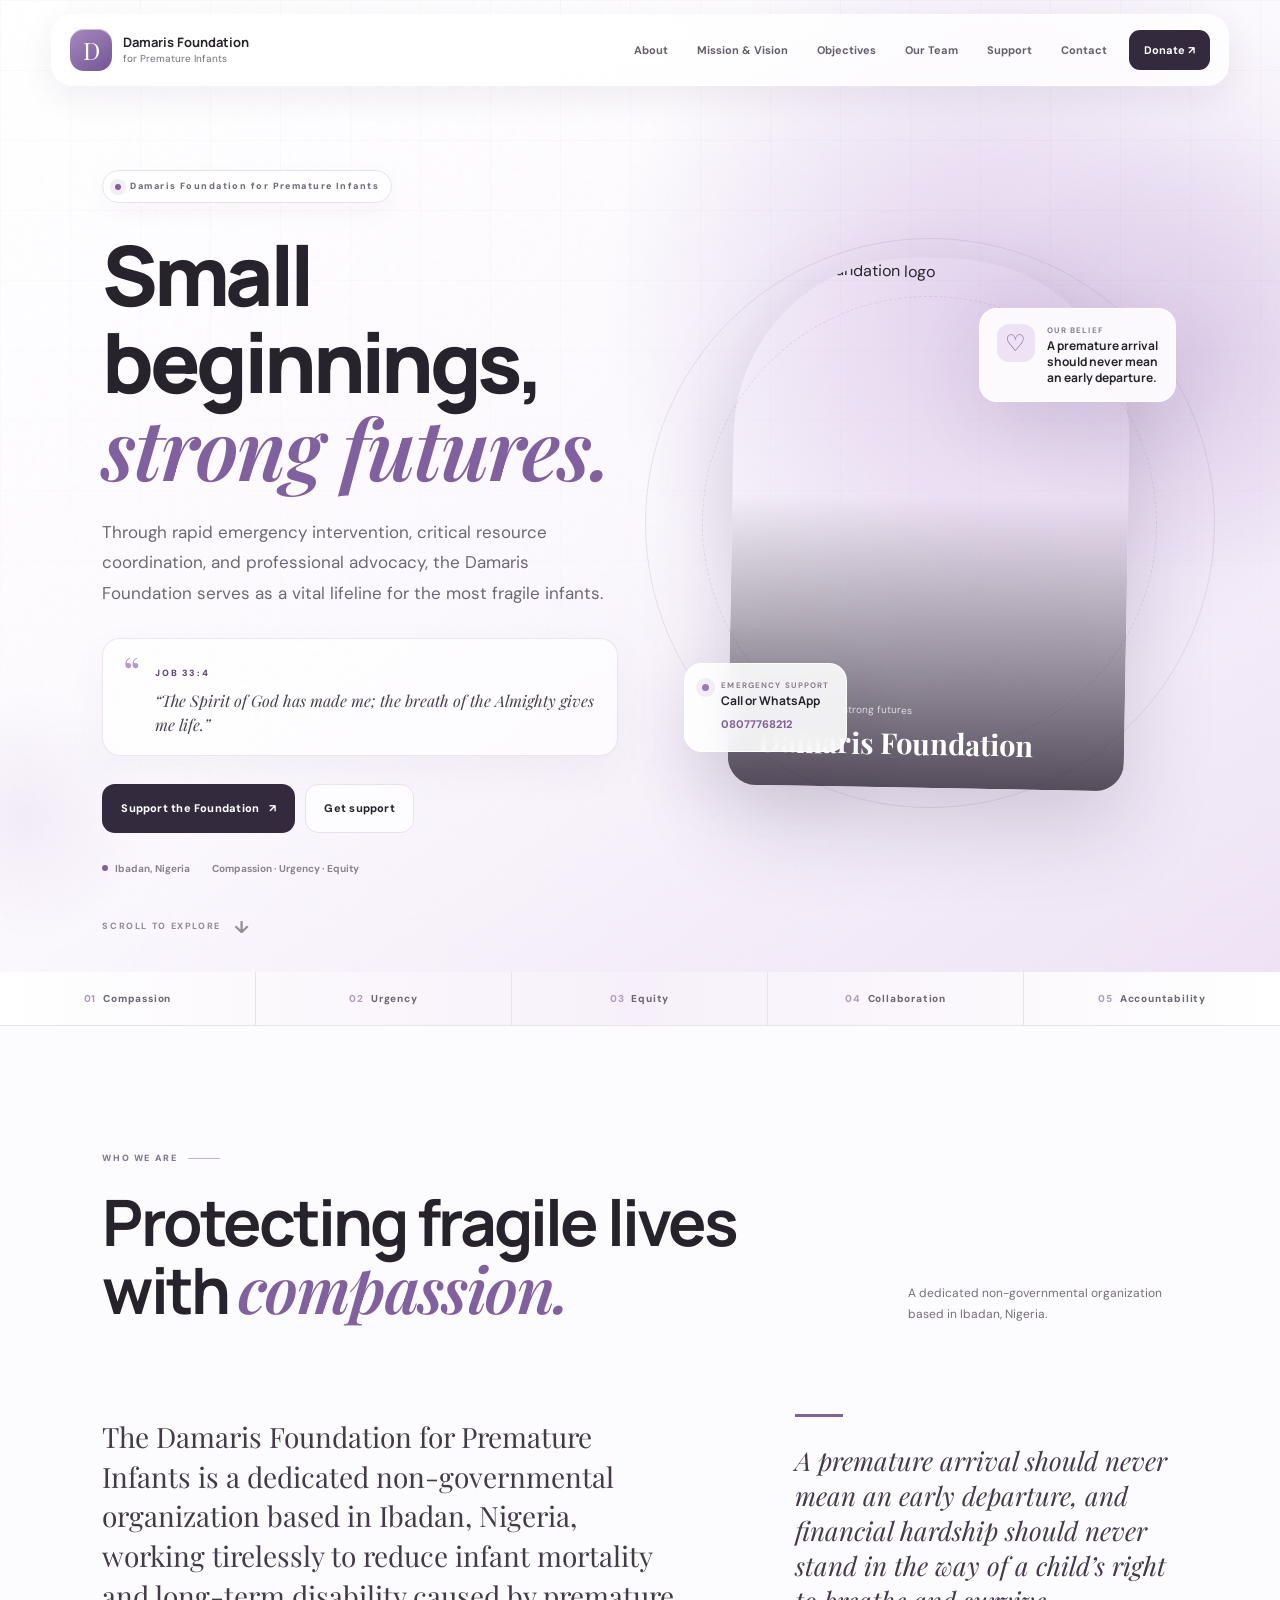
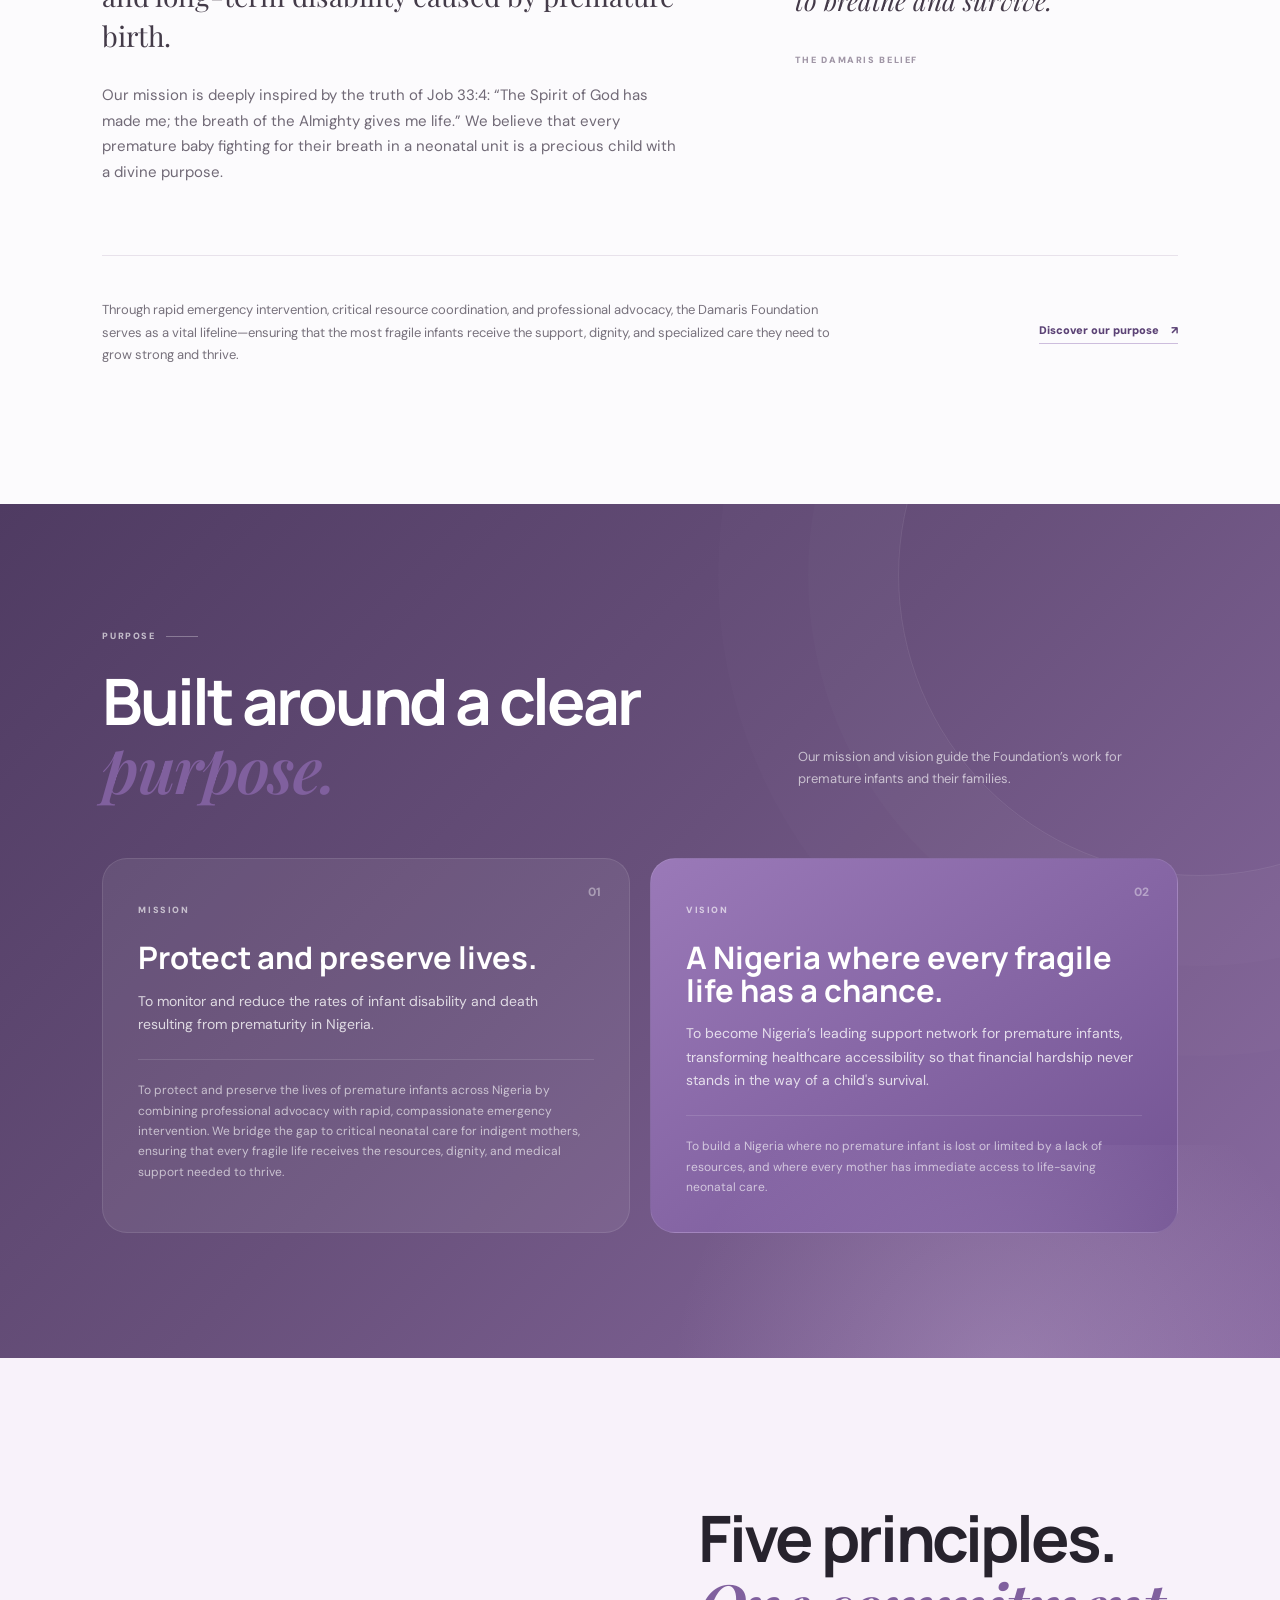
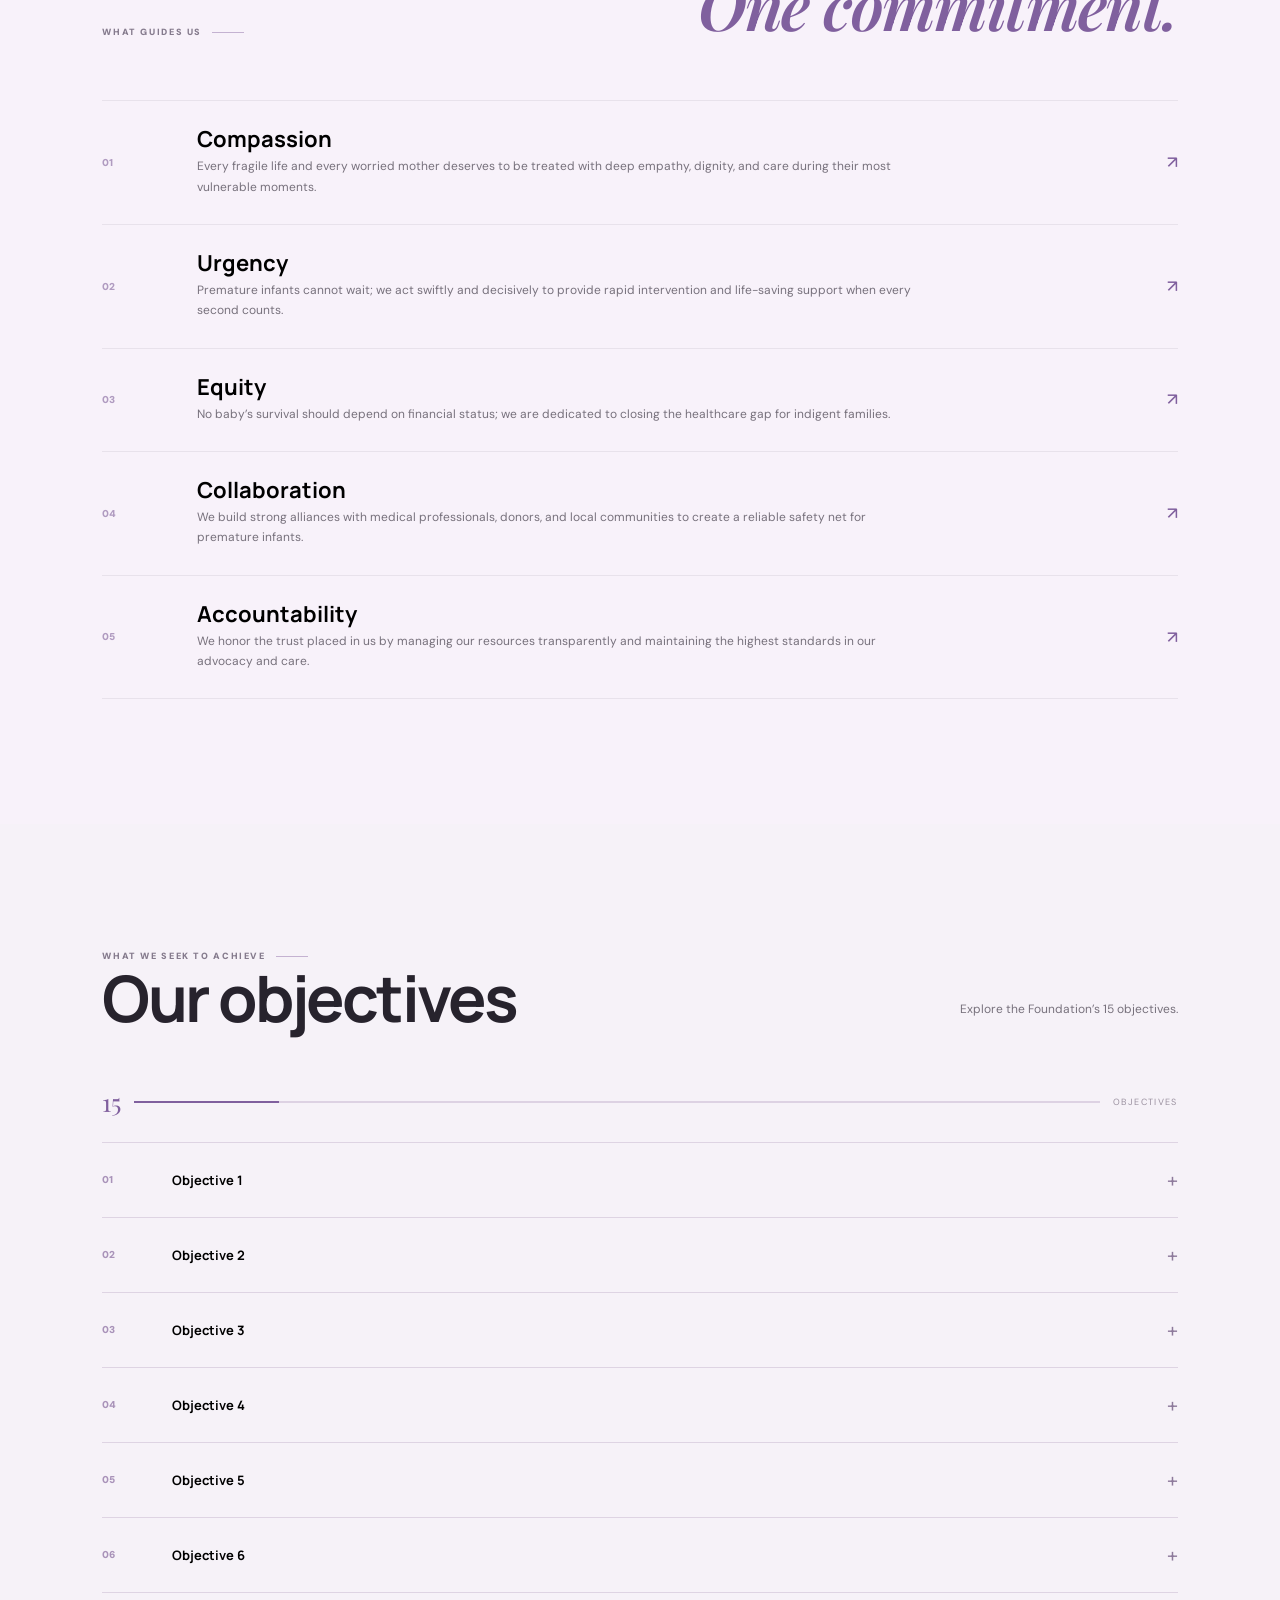
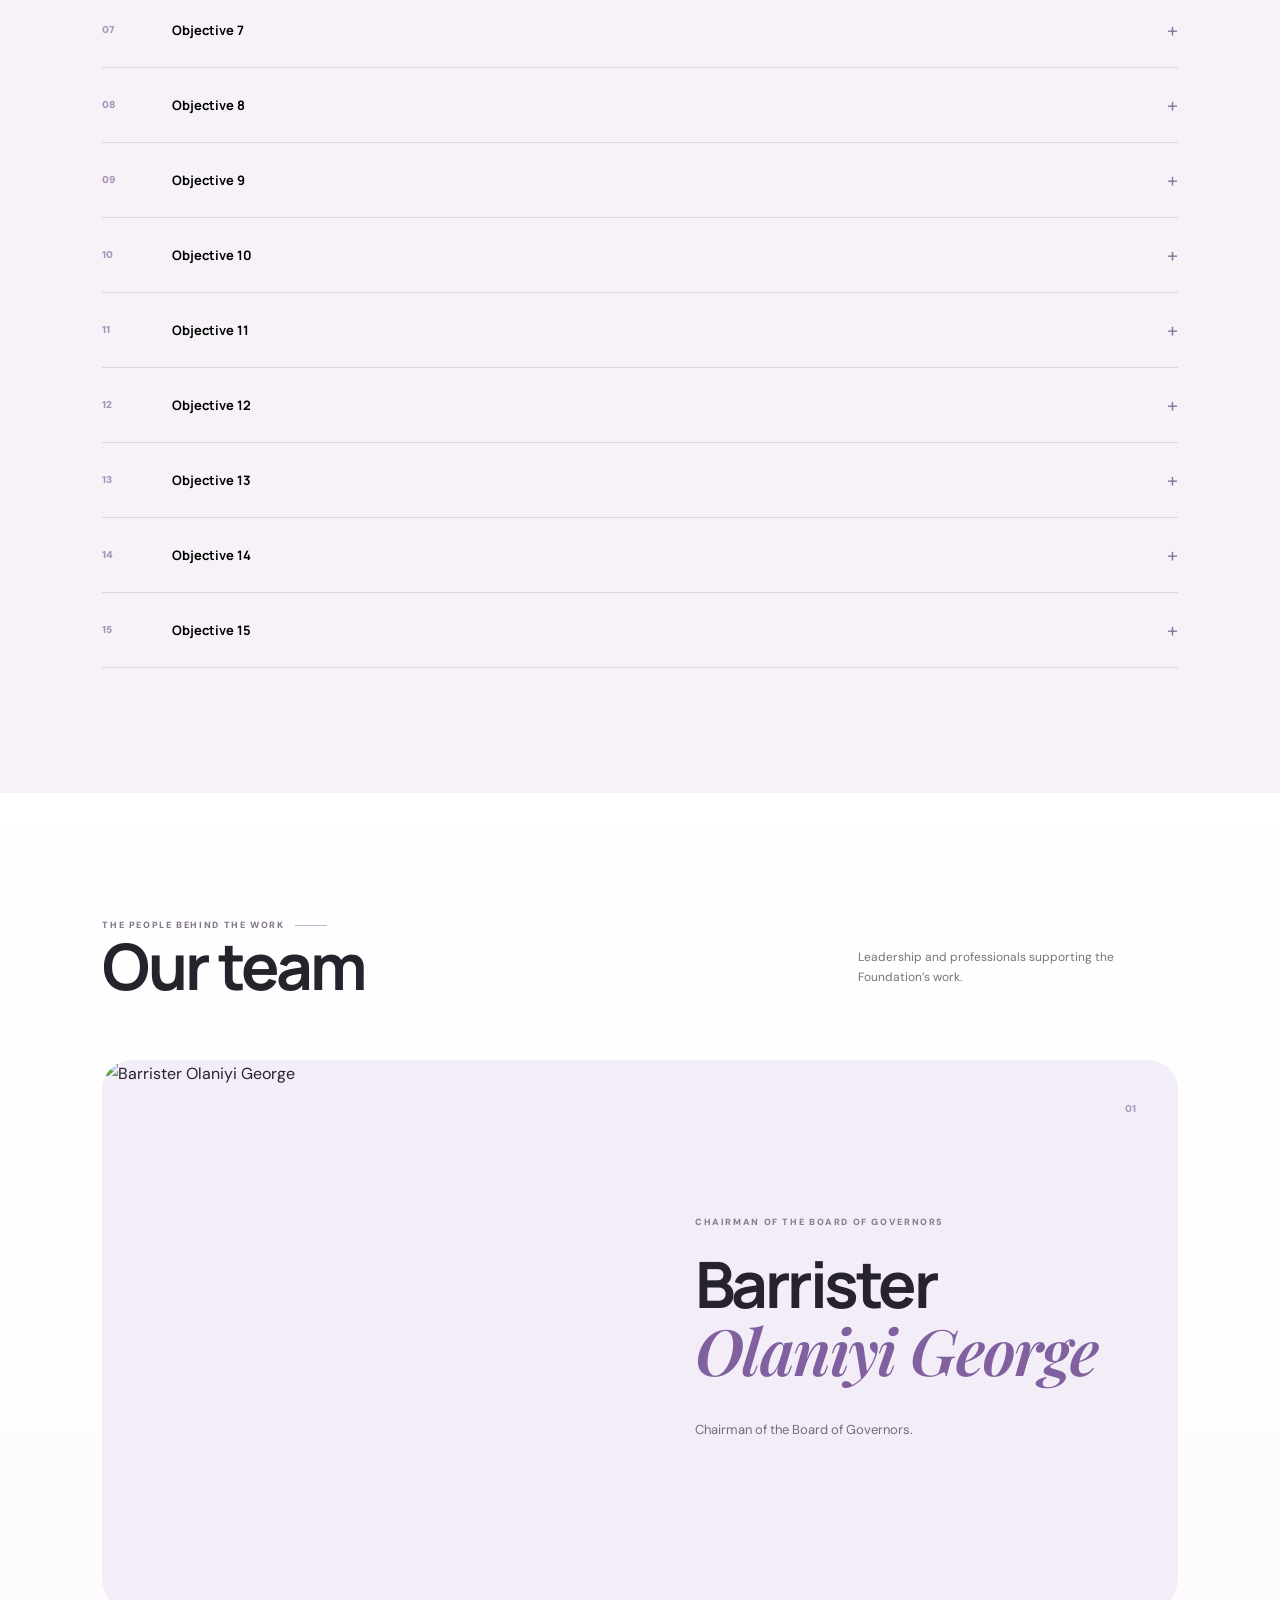
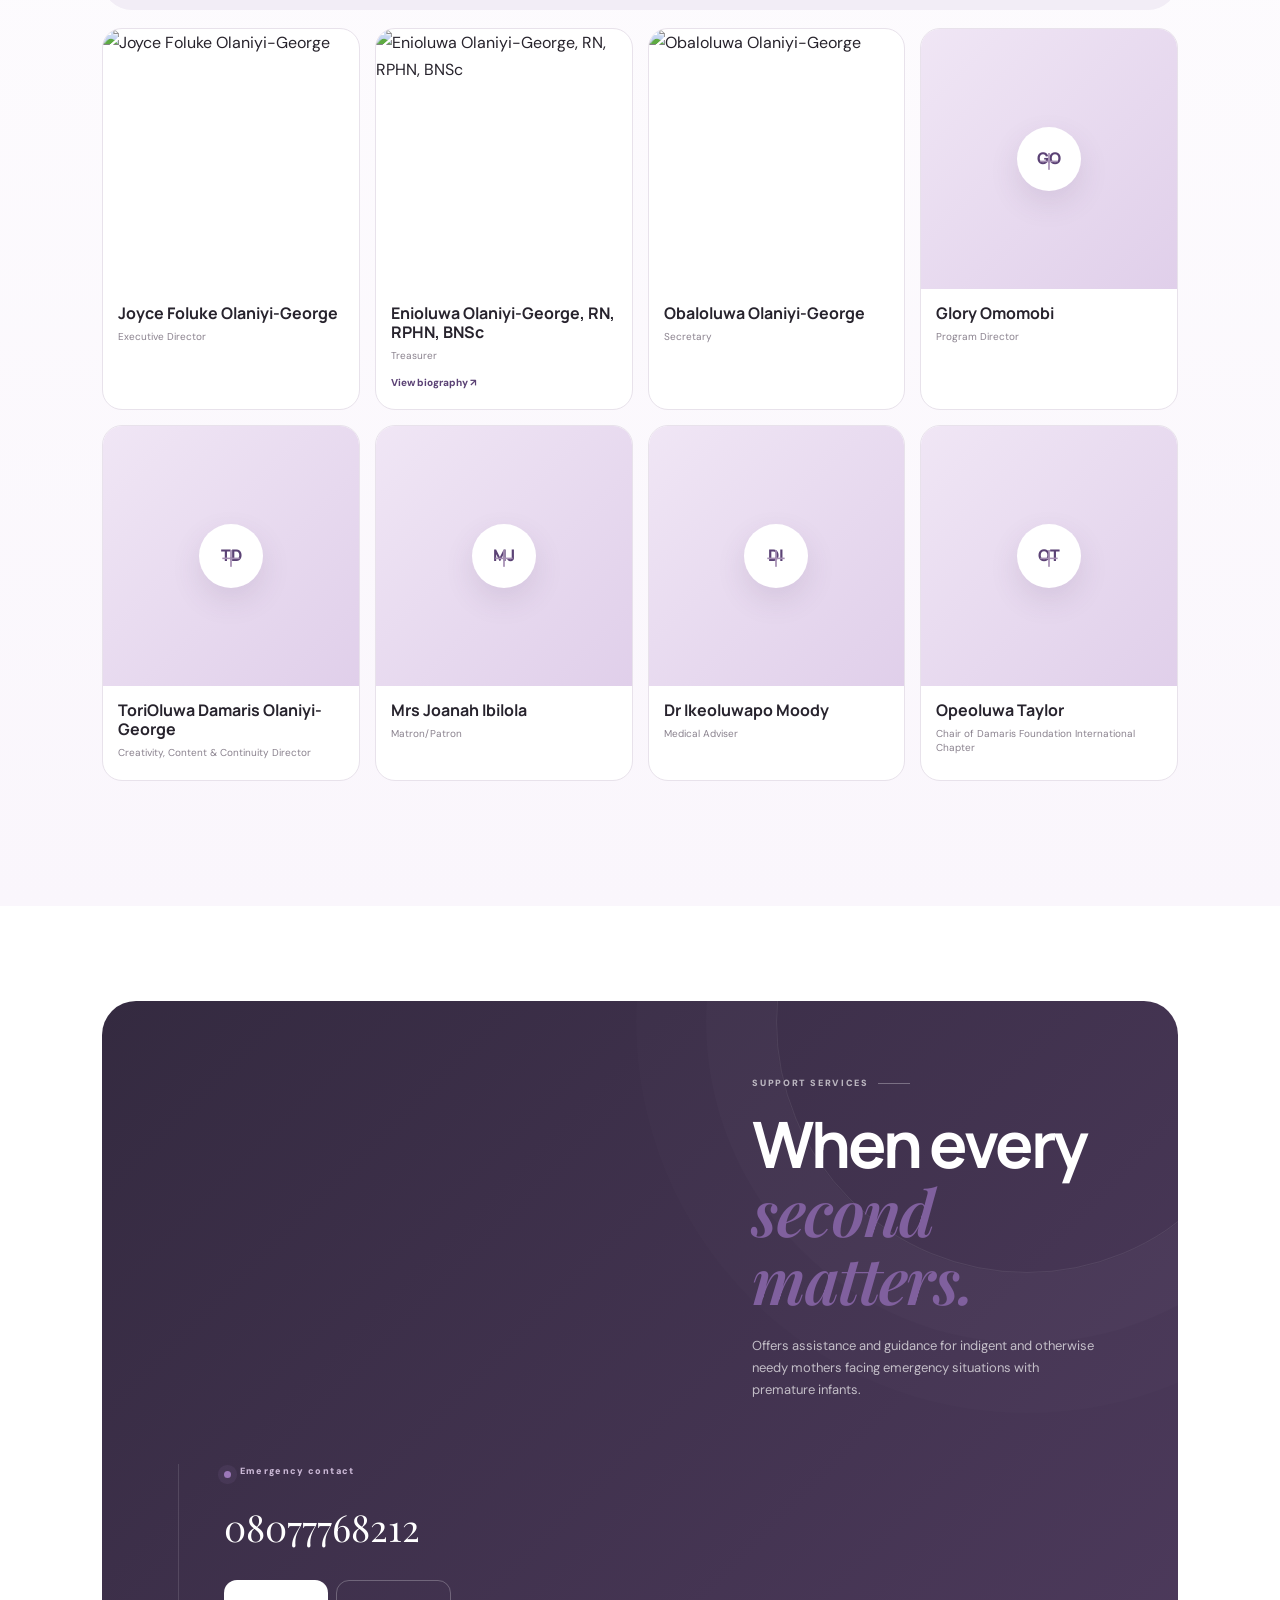
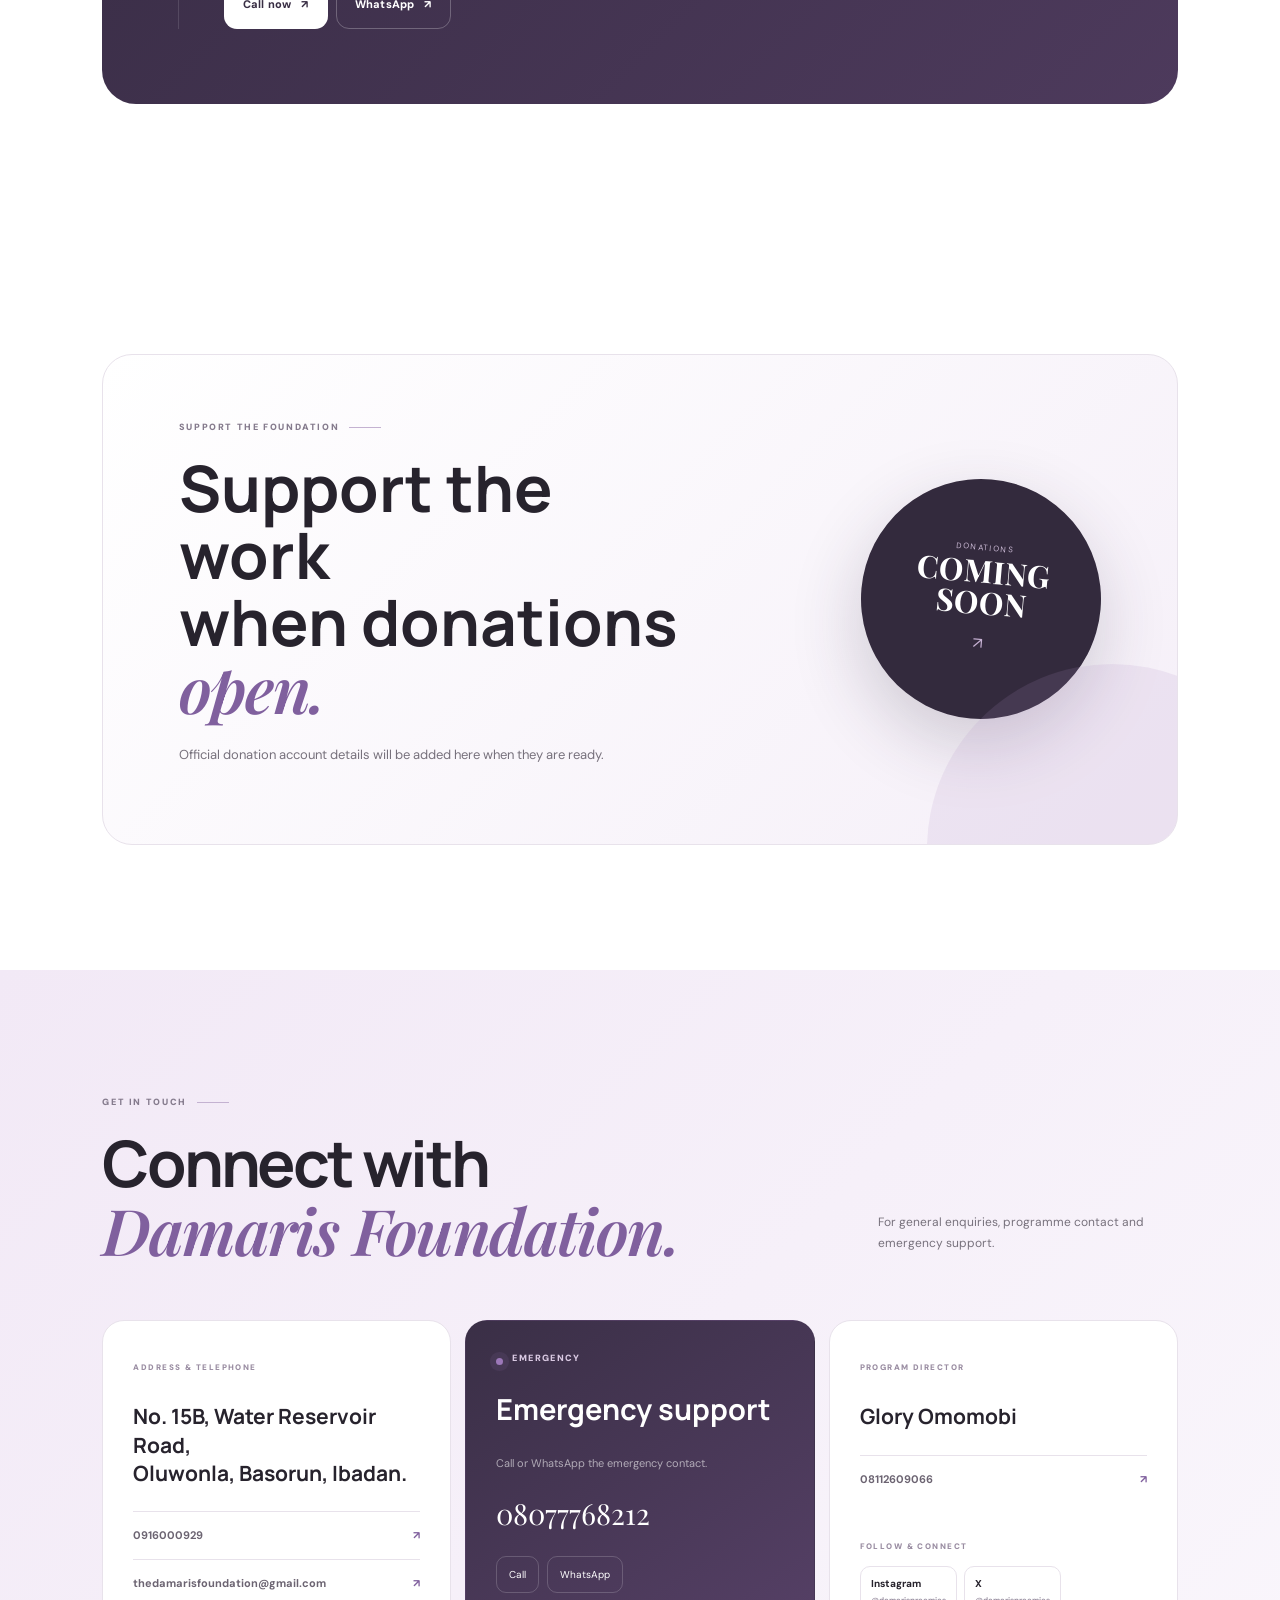
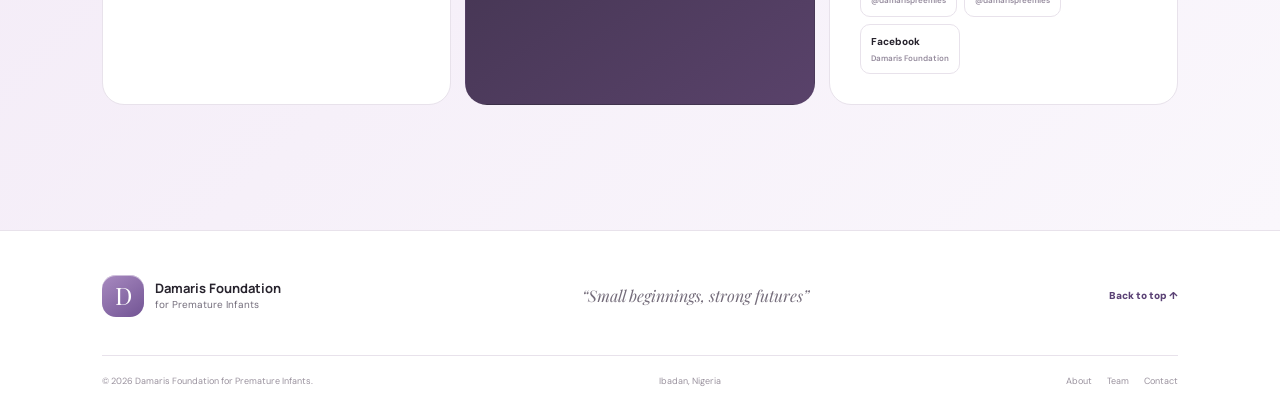
==== index.html @ 235dd18c "Add files via upload" ====
<!doctype html>
<html lang="en">
<head>
<meta charset="utf-8">
<meta name="viewport" content="width=device-width,initial-scale=1">
<meta name="description" content="Damaris Foundation for Premature Infants — supporting premature infants and families in Nigeria.">
<meta name="theme-color" content="#cbb6dc">
<title>Damaris Foundation for Premature Infants</title>
<link rel="preconnect" href="https://fonts.googleapis.com">
<link rel="preconnect" href="https://fonts.gstatic.com" crossorigin>
<link href="https://fonts.googleapis.com/css2?family=DM+Sans:wght@400;500;600;700&family=Manrope:wght@500;600;700;800&family=Playfair+Display:ital,wght@0,600;0,700;1,600;1,700&display=swap" rel="stylesheet">
<link rel="stylesheet" href="style.css">
</head>
<body>
<div class="progress" id="progress"></div><div class="cursor-glow" id="cursorGlow"></div>
<header class="site-header" id="top">
  <a class="brand" href="#home" aria-label="Damaris Foundation home"><span class="brand-mark"><span>D</span></span><span><strong>Damaris Foundation</strong><small>for Premature Infants</small></span></a>
  <button class="menu-toggle" aria-label="Open navigation" aria-expanded="false"><span></span><span></span></button>
  <nav class="nav" aria-label="Main navigation">
    <a href="#about">About</a><a href="#mission">Mission &amp; Vision</a><a href="#objectives">Objectives</a><a href="#team">Our Team</a><a href="#support">Support</a><a href="#contact">Contact</a><a class="nav-donate" href="#donate">Donate <span>↗</span></a>
  </nav>
</header>
<main>
<section class="hero" id="home">
  <div class="hero-noise"></div><div class="hero-orb orb-one"></div><div class="hero-orb orb-two"></div>
  <div class="hero-copy reveal">
    <div class="eyebrow-pill"><span></span>Damaris Foundation for Premature Infants</div>
    <h1>Small beginnings,<br><em>strong futures.</em></h1>
    <p class="hero-text">Through rapid emergency intervention, critical resource coordination, and professional advocacy, the Damaris Foundation serves as a vital lifeline for the most fragile infants.</p>
    <div class="scripture-card"><div class="verse-mark">“</div><div><span>JOB 33:4</span><p>“The Spirit of God has made me; the breath of the Almighty gives me life.”</p></div></div>
    <div class="hero-actions"><a class="btn primary magnetic" href="#donate">Support the Foundation <span>↗</span></a><a class="btn ghost" href="#support">Get support</a></div>
    <div class="hero-meta"><span><i></i>Ibadan, Nigeria</span><span>Compassion · Urgency · Equity</span></div>
  </div>
  <div class="hero-stage reveal delay-2">
    <div class="stage-ring ring-one"></div><div class="stage-ring ring-two"></div>
    <div class="stage-card main-stage-card"><img src="assets/damaris-logo-mark.webp" alt="Damaris Foundation logo"><div class="stage-overlay"></div><div class="stage-caption"><span>Small beginnings, strong futures</span><strong>Damaris Foundation</strong></div></div>
    <div class="floating-card floating-top"><span class="mini-icon">♡</span><div><small>OUR BELIEF</small><strong>A premature arrival<br>should never mean<br>an early departure.</strong></div></div>
    <div class="floating-card floating-bottom"><span class="pulse-dot"></span><div><small>EMERGENCY SUPPORT</small><strong>Call or WhatsApp</strong><a href="tel:+2348077768212">08077768212</a></div></div>
  </div>
  <a class="scroll-cue" href="#about"><span>Scroll to explore</span><i>↓</i></a>
</section>
<section class="trust-strip"><div><span>01</span>Compassion</div><div><span>02</span>Urgency</div><div><span>03</span>Equity</div><div><span>04</span>Collaboration</div><div><span>05</span>Accountability</div></section>
<section class="section about-section" id="about">
  <div class="section-kicker">WHO WE ARE <span></span></div><div class="about-heading"><h2>Protecting fragile lives with <em>compassion.</em></h2><div class="heading-note">A dedicated non-governmental organization based in Ibadan, Nigeria.</div></div>
  <div class="about-layout"><div class="about-lead reveal"><p>The Damaris Foundation for Premature Infants is a dedicated non-governmental organization based in Ibadan, Nigeria, working tirelessly to reduce infant mortality and long-term disability caused by premature birth.</p><p>Our mission is deeply inspired by the truth of Job 33:4: “The Spirit of God has made me; the breath of the Almighty gives me life.” We believe that every premature baby fighting for their breath in a neonatal unit is a precious child with a divine purpose.</p></div><div class="about-side reveal delay-1"><div class="quote-line"></div><p>A premature arrival should never mean an early departure, and financial hardship should never stand in the way of a child’s right to breathe and survive.</p><div class="side-label">THE DAMARIS BELIEF</div></div></div>
  <div class="about-bottom"><p>Through rapid emergency intervention, critical resource coordination, and professional advocacy, the Damaris Foundation serves as a vital lifeline—ensuring that the most fragile infants receive the support, dignity, and specialized care they need to grow strong and thrive.</p><a href="#mission" class="arrow-link">Discover our purpose <span>↗</span></a></div>
</section>
<section class="section purpose-section" id="mission">
  <div class="section-kicker light">PURPOSE <span></span></div><div class="purpose-intro"><h2>Built around a clear<br><em>purpose.</em></h2><p>Our mission and vision guide the Foundation’s work for premature infants and their families.</p></div>
  <div class="purpose-grid"><article class="purpose-card reveal"><div class="card-number">01</div><span>MISSION</span><h3>Protect and preserve lives.</h3><p>To monitor and reduce the rates of infant disability and death resulting from prematurity in Nigeria.</p><div class="expand-copy">To protect and preserve the lives of premature infants across Nigeria by combining professional advocacy with rapid, compassionate emergency intervention. We bridge the gap to critical neonatal care for indigent mothers, ensuring that every fragile life receives the resources, dignity, and medical support needed to thrive.</div></article><article class="purpose-card accent reveal delay-1"><div class="card-number">02</div><span>VISION</span><h3>A Nigeria where every fragile life has a chance.</h3><p>To become Nigeria’s leading support network for premature infants, transforming healthcare accessibility so that financial hardship never stands in the way of a child's survival.</p><div class="expand-copy">To build a Nigeria where no premature infant is lost or limited by a lack of resources, and where every mother has immediate access to life-saving neonatal care.</div></article></div>
</section>
<section class="section values-section" id="values"><div class="section-heading"><div class="section-kicker">WHAT GUIDES US <span></span></div><h2>Five principles.<br><em>One commitment.</em></h2></div><div class="value-grid">
<button class="value-card reveal"><span>01</span><div><h3>Compassion</h3><p>Every fragile life and every worried mother deserves to be treated with deep empathy, dignity, and care during their most vulnerable moments.</p></div><b>↗</b></button>
<button class="value-card reveal delay-1"><span>02</span><div><h3>Urgency</h3><p>Premature infants cannot wait; we act swiftly and decisively to provide rapid intervention and life-saving support when every second counts.</p></div><b>↗</b></button>
<button class="value-card reveal delay-2"><span>03</span><div><h3>Equity</h3><p>No baby’s survival should depend on financial status; we are dedicated to closing the healthcare gap for indigent families.</p></div><b>↗</b></button>
<button class="value-card reveal delay-3"><span>04</span><div><h3>Collaboration</h3><p>We build strong alliances with medical professionals, donors, and local communities to create a reliable safety net for premature infants.</p></div><b>↗</b></button>
<button class="value-card reveal delay-4"><span>05</span><div><h3>Accountability</h3><p>We honor the trust placed in us by managing our resources transparently and maintaining the highest standards in our advocacy and care.</p></div><b>↗</b></button>
</div></section>
<section class="section objectives-section" id="objectives"><div class="objectives-head"><div><div class="section-kicker">WHAT WE SEEK TO ACHIEVE <span></span></div><h2>Our objectives</h2></div><p>Explore the Foundation’s 15 objectives.</p></div><div class="objective-progress"><span>15</span><div><i></i></div><small>objectives</small></div><div class="objectives" id="objectiveList"></div></section>
<section class="section team-section" id="team"><div class="team-head"><div><div class="section-kicker">THE PEOPLE BEHIND THE WORK <span></span></div><h2>Our team</h2></div><p>Leadership and professionals supporting the Foundation’s work.</p></div><div class="team-feature"><div class="feature-image"><img src="assets/barrister-olaniyi-george.webp" alt="Barrister Olaniyi George"></div><div class="feature-copy"><span class="feature-number">01</span><small>CHAIRMAN OF THE BOARD OF GOVERNORS</small><h3>Barrister<br><em>Olaniyi George</em></h3><p>Chairman of the Board of Governors.</p></div></div><div class="team-grid" id="teamGrid"></div></section>
<section class="section support-section" id="support"><div class="support-shell"><div class="support-glow"></div><div class="support-copy"><div class="section-kicker light">SUPPORT SERVICES <span></span></div><h2>When every<br><em>second matters.</em></h2><p>Offers assistance and guidance for indigent and otherwise needy mothers facing emergency situations with premature infants.</p></div><div class="support-action"><div class="emergency-badge"><i></i>Emergency contact</div><a class="big-phone" href="tel:+2348077768212">08077768212</a><div class="support-buttons"><a class="btn light magnetic" href="tel:+2348077768212">Call now <span>↗</span></a><a class="btn outline-light" href="https://wa.me/2348077768212" target="_blank" rel="noopener">WhatsApp <span>↗</span></a></div></div></div></section>
<section class="section donate-section" id="donate"><div class="donate-card"><div class="donate-copy"><div class="section-kicker">SUPPORT THE FOUNDATION <span></span></div><h2>Support the work<br>when donations <em>open.</em></h2><p>Official donation account details will be added here when they are ready.</p></div><div class="coming-box"><span>DONATIONS</span><strong>COMING<br>SOON</strong><i>↗</i></div></div></section>
<section class="section contact-section" id="contact"><div class="section-kicker">GET IN TOUCH <span></span></div><div class="contact-head"><h2>Connect with<br><em>Damaris Foundation.</em></h2><p>For general enquiries, programme contact and emergency support.</p></div><div class="contact-grid">
<div class="contact-card"><span class="card-tag">ADDRESS &amp; TELEPHONE</span><h3>No. 15B, Water Reservoir Road,<br>Oluwonla, Basorun, Ibadan.</h3><a class="contact-link" href="tel:+234916000929">0916000929 <span>↗</span></a><a class="contact-link" href="mailto:thedamarisfoundation@gmail.com">thedamarisfoundation@gmail.com <span>↗</span></a></div>
<div class="contact-card emergency-card"><div class="emergency-badge"><i></i>EMERGENCY</div><h3>Emergency support</h3><p>Call or WhatsApp the emergency contact.</p><a class="emergency-number" href="tel:+2348077768212">08077768212</a><div class="mini-actions"><a href="tel:+2348077768212">Call</a><a href="https://wa.me/2348077768212" target="_blank" rel="noopener">WhatsApp</a></div></div>
<div class="contact-card"><span class="card-tag">PROGRAM DIRECTOR</span><h3>Glory Omomobi</h3><a class="contact-link" href="tel:+2348112609066">08112609066 <span>↗</span></a><span class="card-tag social-tag">FOLLOW &amp; CONNECT</span><div class="socials"><a href="https://www.instagram.com/damarispreemies" target="_blank" rel="noopener" aria-label="Instagram @damarispreemies">Instagram <small>@damarispreemies</small></a><a href="https://x.com/damarispreemies" target="_blank" rel="noopener" aria-label="X @damarispreemies">X <small>@damarispreemies</small></a><a href="https://www.facebook.com/share/1CWQGQF81W/" target="_blank" rel="noopener" aria-label="Facebook Damaris Foundation">Facebook <small>Damaris Foundation</small></a></div></div>
</div></section>
</main>
<footer><div class="footer-top"><div class="brand footer-brand"><span class="brand-mark"><span>D</span></span><span><strong>Damaris Foundation</strong><small>for Premature Infants</small></span></div><p>“Small beginnings, strong futures”</p><a class="back-top" href="#top">Back to top ↑</a></div><div class="footer-bottom"><span>© <span id="year"></span> Damaris Foundation for Premature Infants.</span><span>Ibadan, Nigeria</span><div><a href="#about">About</a><a href="#team">Team</a><a href="#contact">Contact</a></div></div></footer>
<div class="modal" id="teamModal" aria-hidden="true"><div class="modal-backdrop"></div><div class="modal-card"><button class="modal-close" aria-label="Close">×</button><div class="modal-image-wrap"><img id="modalImage" alt=""></div><div class="modal-copy"><span class="section-kicker" id="modalRole"></span><h2 id="modalName"></h2><p id="modalBio"></p></div></div></div>
<script src="script.js"></script>
</body></html>
---- style.css ----
:root{--ink:#27232d;--muted:#756f7d;--purple:#8767a8;--purple-deep:#5e4678;--lilac:#f1ebf7;--lilac-2:#e8def1;--paper:#fcfbfd;--white:#fff;--line:#e8e2eb;--dark:#332a3d;--shadow:0 25px 70px rgba(62,42,79,.11);--ease:cubic-bezier(.2,.8,.2,1)}*{box-sizing:border-box}html{scroll-behavior:smooth}body{margin:0;background:var(--paper);color:var(--ink);font-family:'DM Sans',sans-serif;line-height:1.7;overflow-x:hidden}body.modal-open{overflow:hidden}a{color:inherit;text-decoration:none}button{font:inherit}img{max-width:100%;display:block}.progress{position:fixed;top:0;left:0;width:0;height:3px;background:linear-gradient(90deg,#b99ad3,#7c5b9f);z-index:100}.cursor-glow{position:fixed;width:260px;height:260px;border-radius:50%;pointer-events:none;background:radial-gradient(circle,rgba(177,143,204,.14),transparent 65%);transform:translate(-50%,-50%);z-index:0;mix-blend-mode:multiply}.site-header{position:fixed;top:14px;left:4%;right:4%;height:72px;display:flex;align-items:center;justify-content:space-between;padding:0 18px;background:rgba(255,255,255,.78);border:1px solid rgba(255,255,255,.9);box-shadow:0 10px 35px rgba(47,32,58,.07);backdrop-filter:blur(18px);-webkit-backdrop-filter:blur(18px);border-radius:22px;z-index:80;transition:.35s var(--ease)}.site-header.scrolled{top:8px;height:66px;box-shadow:0 15px 45px rgba(47,32,58,.11)}.brand{display:flex;align-items:center;gap:11px}.brand-mark{width:42px;height:42px;border-radius:14px;background:linear-gradient(145deg,#a88ac0,#725494);display:grid;place-items:center;color:#fff;box-shadow:inset 0 1px rgba(255,255,255,.5)}.brand-mark span{font-family:'Playfair Display',serif;font-size:24px}.brand strong,.brand small{display:block;line-height:1.15}.brand strong{font-family:Manrope,sans-serif;font-size:13px}.brand small{font-size:10px;color:var(--muted);margin-top:3px}.nav{display:flex;align-items:center;gap:5px}.nav>a{font-size:11px;font-weight:700;color:#655e6b;padding:10px 12px;border-radius:11px;transition:.25s}.nav>a:hover{background:var(--lilac);color:var(--purple-deep)}.nav .nav-donate{background:var(--dark);color:#fff;padding:11px 15px;margin-left:5px}.nav-donate span{display:inline-block;transition:.25s}.nav-donate:hover{background:var(--purple)!important;color:#fff!important}.nav-donate:hover span{transform:translate(2px,-2px)}.menu-toggle{display:none;border:0;background:transparent;width:42px;height:42px;border-radius:12px}.menu-toggle span{display:block;width:20px;height:2px;background:var(--ink);margin:5px auto}.hero{position:relative;min-height:850px;padding:170px 8% 95px;display:grid;grid-template-columns:1.02fr .98fr;align-items:center;gap:6%;overflow:hidden;background:radial-gradient(circle at 80% 35%,rgba(216,198,228,.42),transparent 30%),linear-gradient(145deg,#fff 0%,#fcfafd 55%,#f4eef8 100%)}.hero:before{content:'';position:absolute;inset:0;background-image:linear-gradient(rgba(111,87,129,.035) 1px,transparent 1px),linear-gradient(90deg,rgba(111,87,129,.035) 1px,transparent 1px);background-size:70px 70px;mask-image:linear-gradient(to bottom,#000,transparent 85%)}.hero-noise{position:absolute;inset:0;opacity:.035;background-image:url("data:image/svg+xml,%3Csvg viewBox='0 0 180 180' xmlns='http://www.w3.org/2000/svg'%3E%3Cfilter id='n'%3E%3CfeTurbulence type='fractalNoise' baseFrequency='.8' numOctaves='4' stitchTiles='stitch'/%3E%3C/filter%3E%3Crect width='100%25' height='100%25' filter='url(%23n)' opacity='.35'/%3E%3C/svg%3E")} .hero-orb{position:absolute;border-radius:50%;filter:blur(2px);animation:float 9s ease-in-out infinite}.orb-one{width:460px;height:460px;right:-160px;top:120px;background:radial-gradient(circle,rgba(166,132,194,.2),rgba(166,132,194,0) 70%)}.orb-two{width:250px;height:250px;left:-100px;bottom:30px;background:radial-gradient(circle,rgba(214,192,228,.24),transparent 70%);animation-delay:-3s}.hero-copy,.hero-stage{position:relative;z-index:2}.eyebrow-pill{display:inline-flex;align-items:center;gap:9px;border:1px solid var(--line);background:rgba(255,255,255,.68);padding:8px 12px;border-radius:999px;font-size:9px;font-weight:800;letter-spacing:.16em;color:#6f6678;box-shadow:0 8px 25px rgba(66,44,82,.04)}.eyebrow-pill span{width:6px;height:6px;border-radius:50%;background:var(--purple);box-shadow:0 0 0 5px rgba(135,103,168,.1)}h1,h2,h3{font-family:Manrope,sans-serif;line-height:1.04;margin:0}h1{font-size:clamp(52px,6.5vw,91px);letter-spacing:-.055em;margin:28px 0 24px;font-weight:800}h1 em,h2 em,h3 em{font-family:'Playfair Display',serif;font-weight:600;color:var(--purple);letter-spacing:-.025em}.hero-text{max-width:570px;font-size:17px;color:#6e6874;line-height:1.8}.scripture-card{display:flex;gap:14px;max-width:570px;margin:29px 0 28px;padding:18px 20px;border:1px solid rgba(125,94,153,.15);background:rgba(255,255,255,.66);border-radius:18px;box-shadow:0 15px 40px rgba(82,57,98,.05)}.verse-mark{font-family:'Playfair Display',serif;font-size:42px;color:#b79aca;line-height:.7}.scripture-card span{font-size:9px;font-weight:800;letter-spacing:.18em;color:var(--purple-deep)}.scripture-card p{margin:5px 0 0;font-family:'Playfair Display',serif;font-style:italic;font-size:16px;line-height:1.5;color:#49414f}.hero-actions{display:flex;gap:10px;align-items:center}.btn{display:inline-flex;align-items:center;justify-content:center;gap:10px;border-radius:13px;padding:14px 18px;font-size:11px;font-weight:800;letter-spacing:.02em;border:1px solid transparent;transition:.35s var(--ease);cursor:pointer}.btn span{transition:.35s}.btn:hover{transform:translateY(-3px);box-shadow:0 14px 30px rgba(66,44,82,.13)}.btn:hover span{transform:translate(3px,-3px)}.primary{background:var(--dark);color:#fff}.primary:hover{background:var(--purple)}.ghost{background:rgba(255,255,255,.72);border-color:var(--line)}.hero-meta{display:flex;gap:22px;margin-top:27px;font-size:10px;color:#8a828e;font-weight:700}.hero-meta span:first-child{display:flex;align-items:center;gap:7px}.hero-meta i{width:6px;height:6px;border-radius:50%;background:var(--purple)}.hero-stage{min-height:570px;display:grid;place-items:center}.stage-ring{position:absolute;border:1px solid rgba(130,95,157,.15);border-radius:50%;animation:spin 20s linear infinite}.ring-one{width:570px;height:570px}.ring-two{width:455px;height:455px;border-style:dashed;animation-duration:28s;animation-direction:reverse}.main-stage-card{position:relative;width:min(410px,80%);height:530px;border-radius:180px 180px 28px 28px;overflow:hidden;box-shadow:0 35px 90px rgba(72,49,89,.2);transform:rotate(1deg);animation:heroFloat 7s ease-in-out infinite}.main-stage-card img{width:100%;height:100%;object-fit:cover;filter:saturate(.85) contrast(.96)}.stage-overlay{position:absolute;inset:0;background:linear-gradient(to top,rgba(36,27,43,.76),transparent 55%)}.stage-caption{position:absolute;left:30px;right:30px;bottom:28px;color:#fff}.stage-caption span{font-size:10px;opacity:.75}.stage-caption strong{display:block;font-family:'Playfair Display',serif;font-size:29px;line-height:1.1;margin-top:6px}.floating-card{position:absolute;background:rgba(255,255,255,.88);border:1px solid rgba(255,255,255,.95);backdrop-filter:blur(14px);box-shadow:var(--shadow);border-radius:18px;padding:15px 17px;display:flex;gap:12px;z-index:4;animation:float 6s ease-in-out infinite}.floating-top{top:70px;right:2px}.floating-bottom{bottom:56px;left:2px;animation-delay:-2s}.mini-icon{width:38px;height:38px;border-radius:12px;background:var(--lilac);display:grid;place-items:center;color:var(--purple);font-size:23px}.floating-card small{display:block;font-size:8px;font-weight:800;letter-spacing:.14em;color:#8b8191}.floating-card strong{display:block;font-family:Manrope,sans-serif;font-size:12px;line-height:1.35}.floating-card a{font-size:11px;color:var(--purple);font-weight:800}.pulse-dot,.emergency-badge i{width:7px;height:7px;background:#9c78b9;border-radius:50%;display:inline-block;box-shadow:0 0 0 6px rgba(156,120,185,.11);margin-top:5px}.scroll-cue{position:absolute;bottom:30px;left:8%;display:flex;align-items:center;gap:13px;font-size:9px;text-transform:uppercase;letter-spacing:.18em;color:#938b99;font-weight:800;z-index:2}.scroll-cue i{font-style:normal;font-size:17px;animation:bob 1.7s ease-in-out infinite}.trust-strip{display:grid;grid-template-columns:repeat(5,1fr);border-bottom:1px solid var(--line);background:#fff}.trust-strip div{padding:18px 10px;text-align:center;border-right:1px solid var(--line);font-size:10px;font-weight:800;letter-spacing:.08em;color:#6d6572}.trust-strip div:last-child{border:0}.trust-strip span{color:#b09bc0;margin-right:7px}.section{position:relative;padding:125px 8%;overflow:hidden}.section-kicker{display:flex;align-items:center;gap:10px;font-size:9px;letter-spacing:.18em;font-weight:900;color:#857b8d}.section-kicker span{width:32px;height:1px;background:#c4b2d1}.section-kicker.light{color:rgba(255,255,255,.64)}.section-kicker.light span{background:rgba(255,255,255,.3)}.about-heading{display:flex;justify-content:space-between;align-items:end;gap:50px;margin-top:23px}.about-heading h2,.section-heading h2,.purpose-intro h2,.objectives-head h2,.team-head h2,.gallery-head h2,.contact-head h2{font-size:clamp(38px,5vw,65px);letter-spacing:-.045em}.heading-note{max-width:300px;color:var(--muted);font-size:12px}.about-layout{display:grid;grid-template-columns:1.2fr .8fr;gap:11%;margin-top:65px}.about-lead p:first-child{font-family:'Playfair Display',serif;font-size:28px;line-height:1.42;color:#443b49}.about-lead p{font-size:15px;color:#706976;max-width:710px}.about-side{padding:25px 0}.quote-line{width:48px;height:3px;background:var(--purple);margin-bottom:23px}.about-side p{font-family:'Playfair Display',serif;font-style:italic;font-size:26px;line-height:1.35;color:#443a49}.side-label{margin-top:35px;font-size:9px;letter-spacing:.18em;font-weight:900;color:#a096a6}.about-bottom{display:grid;grid-template-columns:1fr auto;gap:40px;border-top:1px solid var(--line);margin-top:55px;padding-top:30px}.about-bottom p{max-width:730px;color:#77717c;font-size:13px}.arrow-link{align-self:center;font-size:11px;font-weight:900;color:var(--purple-deep);border-bottom:1px solid #cdbddd;padding-bottom:4px}.arrow-link span{margin-left:9px}.purpose-section{background:linear-gradient(135deg,#30273a,#42334d 70%,#59426a);color:#fff}.purpose-section:before{content:'';position:absolute;width:600px;height:600px;right:-220px;top:-230px;border-radius:50%;border:1px solid rgba(255,255,255,.09);box-shadow:0 0 0 90px rgba(255,255,255,.015),0 0 0 180px rgba(255,255,255,.01)}.purpose-intro{display:flex;justify-content:space-between;align-items:end;gap:40px;margin-top:24px}.purpose-intro h2{font-size:clamp(42px,5vw,68px)}.purpose-intro p{max-width:380px;color:rgba(255,255,255,.63);font-size:13px}.purpose-grid{display:grid;grid-template-columns:1fr 1fr;gap:20px;margin-top:55px}.purpose-card{position:relative;padding:35px;border-radius:25px;background:rgba(255,255,255,.07);border:1px solid rgba(255,255,255,.1);overflow:hidden;transition:.45s var(--ease)}.purpose-card:hover{transform:translateY(-8px);background:rgba(255,255,255,.1)}.purpose-card.accent{background:linear-gradient(145deg,#9a79b8,#725392)}.purpose-card .card-number{position:absolute;right:28px;top:23px;font-size:12px;color:rgba(255,255,255,.4);font-weight:800}.purpose-card>span{font-size:9px;letter-spacing:.18em;font-weight:900;color:rgba(255,255,255,.62)}.purpose-card h3{font-size:31px;margin:20px 0 16px;max-width:450px}.purpose-card p{color:rgba(255,255,255,.78);font-size:14px;max-width:560px}.purpose-card .expand-copy{border-top:1px solid rgba(255,255,255,.12);margin-top:22px;padding-top:20px;color:rgba(255,255,255,.63);font-size:12px}.values-section{background:#fff}.section-heading{display:flex;justify-content:space-between;align-items:end;gap:40px}.section-heading h2{margin-top:22px}.value-grid{margin-top:60px;border-top:1px solid var(--line)}.value-card{width:100%;display:grid;grid-template-columns:70px 1fr 40px;gap:25px;text-align:left;align-items:center;padding:27px 0;border:0;border-bottom:1px solid var(--line);background:transparent;cursor:pointer;transition:.4s var(--ease)}.value-card:hover{padding-left:18px;padding-right:18px;background:var(--lilac);border-radius:17px}.value-card>span{font-size:10px;color:#b09bc0;font-weight:900}.value-card h3{font-size:22px;margin-bottom:5px}.value-card p{margin:0;color:#77717c;font-size:12px;max-width:720px}.value-card>b{font-size:17px;color:var(--purple);font-weight:500;justify-self:end;transition:.35s}.value-card:hover>b{transform:translate(4px,-4px)}.objectives-section{background:#f6f2f8}.objectives-head{display:flex;justify-content:space-between;align-items:end;gap:40px}.objectives-head>p{max-width:370px;color:#77717c;font-size:12px}.objective-progress{display:flex;align-items:center;gap:13px;margin:50px 0 18px}.objective-progress>span{font-family:'Playfair Display',serif;font-size:25px;color:var(--purple)}.objective-progress>div{height:2px;background:#ddd2e3;flex:1}.objective-progress i{display:block;width:15%;height:100%;background:var(--purple)}.objective-progress small{font-size:9px;color:#9a909f;text-transform:uppercase;letter-spacing:.15em}.objectives{border-top:1px solid #ded4e3}.objective{border-bottom:1px solid #ded4e3}.objective button{width:100%;border:0;background:transparent;display:grid;grid-template-columns:60px 1fr 30px;align-items:center;gap:10px;padding:20px 0;text-align:left;cursor:pointer}.objective button>span:first-child{font-size:10px;color:#a993b9;font-weight:900}.objective strong{font-family:Manrope,sans-serif;font-size:13px}.objective button>span:last-child{font-size:20px;color:#8d7a9b;text-align:right;transition:.3s}.objective.open button>span:last-child{transform:rotate(45deg)}.objective .body{max-height:0;overflow:hidden;color:#716a77;font-size:12px;line-height:1.8;transition:max-height .55s var(--ease),padding .55s var(--ease);padding:0 70px}.objective.open .body{max-height:180px;padding:0 70px 22px}.team-section{background:#fff}.team-head{display:flex;justify-content:space-between;align-items:end;gap:40px}.team-head>p{max-width:320px;color:#77717c;font-size:12px}.team-feature{margin-top:60px;display:grid;grid-template-columns:1fr 1fr;background:#f2edf6;border-radius:30px;overflow:hidden;min-height:550px}.feature-image{overflow:hidden}.feature-image img{width:100%;height:100%;object-fit:cover;object-position:center;filter:saturate(.86);transition:transform 1s var(--ease)}.team-feature:hover .feature-image img{transform:scale(1.04)}.feature-copy{position:relative;padding:55px;display:flex;flex-direction:column;justify-content:center}.feature-number{position:absolute;top:40px;right:42px;font-size:10px;color:#ae9aba;font-weight:900}.feature-copy small{font-size:9px;letter-spacing:.18em;color:#8b8091;font-weight:900}.feature-copy h3{font-size:clamp(42px,5vw,69px);margin:20px 0 20px;letter-spacing:-.055em}.feature-copy p{max-width:440px;color:#746d79;font-size:13px}.feature-open{align-self:flex-start;border:0;background:transparent;padding:0;margin-top:25px;font-size:11px;font-weight:900;color:var(--purple-deep);cursor:pointer}.feature-open span{margin-left:8px}.team-grid{display:grid;grid-template-columns:repeat(4,1fr);gap:15px;margin-top:18px}.team-card{position:relative;border-radius:20px;overflow:hidden;background:#f7f4f8;border:1px solid var(--line);cursor:pointer;min-height:340px;transition:.5s var(--ease)}.team-card:hover{transform:translateY(-8px);box-shadow:var(--shadow)}.team-card img{width:100%;height:260px;object-fit:cover;transition:transform .8s var(--ease);filter:saturate(.9)}.team-card:hover img{transform:scale(1.045)}.team-card-info{padding:15px}.team-card h3{font-size:16px;line-height:1.2}.team-card p{margin:7px 0 0;color:#8a828e;font-size:10px;line-height:1.4}.team-placeholder{height:260px;background:radial-gradient(circle at 50% 35%,#ddd0e6,transparent 28%),linear-gradient(135deg,#f4eff7,#e8dfef);position:relative}.team-placeholder:after{content:'+';position:absolute;inset:0;display:grid;place-items:center;color:#a58eb3;font-size:40px;font-weight:200}.support-section{background:#fff;padding-top:95px}.support-shell{position:relative;overflow:hidden;border-radius:34px;padding:75px 7%;background:linear-gradient(135deg,#342a40,#4d3a5c);color:#fff;display:grid;grid-template-columns:1.2fr .8fr;gap:50px;align-items:center}.support-shell:before{content:'';position:absolute;width:500px;height:500px;border:1px solid rgba(255,255,255,.08);border-radius:50%;right:-100px;top:-230px;box-shadow:0 0 0 70px rgba(255,255,255,.015),0 0 0 140px rgba(255,255,255,.01)}.support-copy,.support-action{position:relative;z-index:2}.support-copy h2{font-size:clamp(45px,5vw,68px);letter-spacing:-.05em;margin:20px 0}.support-copy p{max-width:600px;color:rgba(255,255,255,.68);font-size:13px}.support-action{border-left:1px solid rgba(255,255,255,.12);padding-left:45px}.emergency-badge{display:flex;align-items:center;gap:9px;font-size:9px;letter-spacing:.15em;font-weight:900;color:#cab8d5}.big-phone{font-family:'Playfair Display',serif;font-size:37px;display:block;margin:16px 0 22px}.support-buttons{display:flex;gap:8px}.btn.light{background:#fff;color:#382d43}.btn.outline-light{border-color:rgba(255,255,255,.25);color:#fff;background:transparent}.gallery-section{background:#f7f4f8}.gallery-head{display:flex;justify-content:space-between;align-items:end;gap:40px;margin-top:20px}.gallery-head p{max-width:320px;color:#77717c;font-size:12px}.gallery-grid{display:grid;grid-template-columns:1.2fr .8fr .8fr;grid-template-rows:250px 250px;gap:14px;margin-top:55px}.gallery-item{position:relative;border:0;padding:0;overflow:hidden;border-radius:20px;background:#ddd;cursor:pointer}.gallery-item.tall{grid-row:span 2}.gallery-item img{width:100%;height:100%;object-fit:cover;transition:transform .8s var(--ease);filter:saturate(.83)}.gallery-item:after{content:'';position:absolute;inset:0;background:linear-gradient(to top,rgba(27,20,33,.6),transparent 55%)}.gallery-item span{position:absolute;z-index:2;left:20px;bottom:18px;color:#fff;font-size:9px;letter-spacing:.12em;font-weight:800}.gallery-item:hover img{transform:scale(1.06)}.donate-section{background:#fff}.donate-card{min-height:390px;border:1px solid var(--line);border-radius:30px;background:linear-gradient(135deg,#fff,#f5eff8);display:grid;grid-template-columns:1fr .7fr;align-items:center;gap:30px;padding:65px 7%;overflow:hidden;position:relative}.donate-card:after{content:'';position:absolute;width:370px;height:370px;border-radius:50%;right:-120px;bottom:-190px;background:rgba(171,140,194,.15)}.donate-copy h2{font-size:clamp(44px,5vw,68px);margin:20px 0}.donate-copy p{max-width:520px;color:#77717c;font-size:13px}.coming-box{justify-self:end;width:240px;height:240px;border-radius:50%;background:var(--dark);color:#fff;display:flex;flex-direction:column;justify-content:center;align-items:center;text-align:center;box-shadow:0 25px 70px rgba(52,42,64,.2);transform:rotate(5deg);transition:.5s}.coming-box:hover{transform:rotate(0) scale(1.04)}.coming-box span{font-size:8px;letter-spacing:.18em;color:#c8b7d2}.coming-box strong{font-family:'Playfair Display',serif;font-size:31px;line-height:1}.coming-box i{font-style:normal;margin-top:13px;color:#c7b2d4}.contact-section{background:#f4f0f6}.contact-head{display:flex;justify-content:space-between;align-items:end;gap:40px;margin-top:20px}.contact-head p{max-width:300px;color:#77717c;font-size:12px}.contact-grid{display:grid;grid-template-columns:1fr 1fr 1fr;gap:14px;margin-top:55px}.contact-card{padding:30px;border:1px solid var(--line);background:#fff;border-radius:22px;min-height:320px;transition:.4s}.contact-card:hover{transform:translateY(-5px);box-shadow:var(--shadow)}.card-tag{font-size:8px;letter-spacing:.18em;font-weight:900;color:#9a8da2}.contact-card h3{font-size:21px;line-height:1.35;margin:24px 0}.contact-link{display:flex;justify-content:space-between;gap:20px;border-top:1px solid var(--line);padding:14px 0;font-size:11px;color:#6c6472;font-weight:700}.contact-link span{color:var(--purple)}.emergency-card{background:linear-gradient(145deg,#3a2f46,#59426a);color:#fff;border-color:transparent}.emergency-card .emergency-badge{color:#d9c9e2}.emergency-card h3{font-size:29px}.emergency-card p{color:rgba(255,255,255,.58);font-size:11px}.emergency-number{font-family:'Playfair Display',serif;font-size:29px;display:block;margin:17px 0}.mini-actions{display:flex;gap:8px}.mini-actions a{border:1px solid rgba(255,255,255,.18);border-radius:10px;padding:9px 12px;font-size:10px}.social-tag{display:block;margin-top:38px}.socials{display:flex;gap:7px;flex-wrap:wrap;margin-top:12px}.socials a{padding:8px 10px;border:1px solid var(--line);border-radius:10px;font-size:10px;font-weight:800}.socials a:hover{background:var(--lilac);color:var(--purple-deep)}footer{background:#fff;border-top:1px solid var(--line);padding:35px 8% 22px}.footer-top{display:flex;align-items:center;justify-content:space-between;gap:25px;padding-bottom:30px}.footer-top>p{font-family:'Playfair Display',serif;font-style:italic;color:#756d7b}.back-top{font-size:10px;font-weight:900;color:var(--purple-deep)}.footer-bottom{border-top:1px solid var(--line);padding-top:18px;display:flex;align-items:center;gap:25px;justify-content:space-between;color:#9a929e;font-size:9px}.footer-bottom div{display:flex;gap:15px}.modal,.lightbox{position:fixed;inset:0;display:none;z-index:100}.modal.open,.lightbox.open{display:block}.modal-backdrop,.lightbox:before{position:absolute;inset:0;background:rgba(26,20,31,.65);backdrop-filter:blur(12px)}.modal-card{position:relative;width:min(900px,90vw);height:min(590px,88vh);margin:6vh auto;background:#fff;border-radius:28px;overflow:hidden;display:grid;grid-template-columns:.8fr 1.2fr;box-shadow:0 35px 100px rgba(0,0,0,.25);z-index:2}.modal-image-wrap{overflow:hidden;background:#eee}.modal-image-wrap img{width:100%;height:100%;object-fit:cover}.modal-copy{padding:60px 50px;display:flex;flex-direction:column;justify-content:center}.modal-copy h2{font-size:46px;margin:20px 0}.modal-copy p{color:#746d79;font-size:13px;line-height:1.8}.modal-close,.lightbox-close{position:absolute;right:18px;top:15px;border:0;background:#fff;color:#332a3d;width:38px;height:38px;border-radius:50%;font-size:25px;cursor:pointer;z-index:5;box-shadow:0 8px 25px rgba(0,0,0,.12)}.lightbox{align-items:center;justify-content:center}.lightbox:before{content:''}.lightbox img{position:relative;z-index:2;max-width:86vw;max-height:84vh;border-radius:20px;box-shadow:0 30px 100px rgba(0,0,0,.35)}.lightbox-close{z-index:4}.reveal{opacity:0;transform:translateY(25px);transition:opacity .8s var(--ease),transform .8s var(--ease)}.reveal.visible{opacity:1;transform:none}.delay-1{transition-delay:.1s}.delay-2{transition-delay:.2s}.delay-3{transition-delay:.3s}.delay-4{transition-delay:.4s}@keyframes float{0%,100%{transform:translateY(0)}50%{transform:translateY(-14px)}}@keyframes heroFloat{0%,100%{transform:rotate(1deg) translateY(0)}50%{transform:rotate(-1deg) translateY(-10px)}}@keyframes spin{to{transform:rotate(360deg)}}@keyframes bob{0%,100%{transform:translateY(0)}50%{transform:translateY(6px)}}
@media(max-width:1050px){.site-header{left:3%;right:3%}.hero{padding-left:6%;padding-right:6%;gap:3%}.section{padding-left:6%;padding-right:6%}.team-grid{grid-template-columns:repeat(3,1fr)}.floating-top{right:-10px}.floating-bottom{left:-10px}}
@media(max-width:820px){.cursor-glow{display:none}.site-header{top:8px;height:64px;padding:0 12px}.nav{display:none;position:absolute;top:72px;left:0;right:0;background:rgba(255,255,255,.96);padding:10px;border:1px solid var(--line);border-radius:18px;box-shadow:var(--shadow);flex-direction:column;align-items:stretch}.nav.open{display:flex}.nav>a{padding:12px}.menu-toggle{display:block}.hero{grid-template-columns:1fr;min-height:auto;padding-top:135px;padding-bottom:80px}.hero-stage{min-height:540px;margin-top:20px}.main-stage-card{height:480px}.floating-top{top:45px;right:0}.floating-bottom{bottom:40px;left:0}.trust-strip{grid-template-columns:repeat(2,1fr)}.trust-strip div{border-bottom:1px solid var(--line)}.about-heading,.purpose-intro,.section-heading,.objectives-head,.team-head,.gallery-head,.contact-head{display:block}.heading-note,.purpose-intro p,.team-head>p,.gallery-head p,.contact-head p{margin-top:20px}.about-layout,.purpose-grid,.support-shell,.donate-card{grid-template-columns:1fr}.about-bottom{grid-template-columns:1fr}.support-action{border-left:0;border-top:1px solid rgba(255,255,255,.12);padding-left:0;padding-top:30px}.team-feature{grid-template-columns:1fr}.feature-image{height:440px}.team-grid{grid-template-columns:repeat(2,1fr)}.gallery-grid{grid-template-columns:1fr 1fr;grid-template-rows:260px 260px}.gallery-item.tall{grid-row:span 2}.contact-grid{grid-template-columns:1fr}.coming-box{justify-self:start}.footer-top,.footer-bottom{flex-wrap:wrap}}
@media(max-width:560px){h1{font-size:51px}.hero-text{font-size:15px}.hero-stage{min-height:480px}.main-stage-card{height:400px;width:75%}.ring-one{width:420px;height:420px}.ring-two{width:330px;height:330px}.floating-card{padding:11px 12px}.floating-top{top:28px}.floating-bottom{bottom:25px}.floating-card strong{font-size:10px}.section{padding-top:90px;padding-bottom:90px}.about-lead p:first-child{font-size:23px}.purpose-card{padding:28px}.purpose-card h3{font-size:27px}.team-grid{grid-template-columns:1fr}.team-feature{border-radius:22px}.feature-image{height:360px}.feature-copy{padding:35px}.feature-copy h3{font-size:48px}.gallery-grid{display:grid;grid-template-columns:1fr;grid-template-rows:260px 220px 220px 220px}.gallery-item.tall{grid-row:span 1}.donate-card{padding:45px 28px}.coming-box{width:190px;height:190px}.modal-card{width:92vw;height:auto;max-height:88vh;grid-template-columns:1fr;overflow:auto}.modal-image-wrap{height:300px}.modal-copy{padding:30px}.modal-copy h2{font-size:36px}.footer-top{display:block}.footer-top>p{margin:22px 0}.footer-bottom{display:block}.footer-bottom>span{display:block;margin-bottom:8px}.footer-bottom div{margin-top:12px}.objective button{grid-template-columns:38px 1fr 25px}.objective .body,.objective.open .body{padding-left:48px;padding-right:25px}.hero-meta{flex-direction:column;gap:7px}.support-buttons{flex-wrap:wrap}}
@media(prefers-reduced-motion:reduce){*,*:before,*:after{scroll-behavior:auto!important;animation:none!important;transition:none!important}.reveal{opacity:1;transform:none}}
/* Revised visual direction: light lilac is a visible primary accent, with deeper purple reserved for emphasis. */
:root{--lilac:#eee3f5;--lilac-2:#dfcdeb;--lilac-strong:#cdb4df;--purple:#80609e;--purple-deep:#5b4275;--paper:#fcfbfd}
.hero{background:radial-gradient(circle at 78% 32%,rgba(205,180,223,.58),transparent 33%),linear-gradient(145deg,#fff 0%,#fcf9fe 48%,#eee3f5 100%)}
.trust-strip{background:linear-gradient(90deg,#fff,#f7f0fa,#fff)}
.purpose-section{background:linear-gradient(135deg,#4f3b62 0%,#68507b 48%,#8a6ba2 100%)}
.purpose-section:after{content:'';position:absolute;inset:auto -12% -30% 45%;height:55%;background:radial-gradient(circle,rgba(220,200,235,.24),transparent 68%);pointer-events:none}
.values-section{background:#f8f2fa}
.team-section{background:linear-gradient(180deg,#fff 0%,#faf6fc 100%)}
.team-card{background:#fff}
.team-card-info{min-height:94px}
.bio-link{margin-top:11px;padding:0;border:0;background:none;color:var(--purple-deep);font-size:10px;font-weight:800;cursor:pointer}
.bio-link span{display:inline-block;transition:.25s}.bio-link:hover span{transform:translate(3px,-3px)}
.team-placeholder{display:grid;place-items:center;background:linear-gradient(135deg,#f0e6f5,#e0cfea)}
.team-placeholder span{width:64px;height:64px;border-radius:50%;display:grid;place-items:center;background:#fff;color:var(--purple-deep);font-family:Manrope,sans-serif;font-weight:800;box-shadow:0 12px 30px rgba(82,58,99,.12)}
.contact-section{background:linear-gradient(135deg,#f2e9f6,#faf7fc)}
.socials a{display:flex;flex-direction:column;gap:2px}.socials small{font-size:8px;color:#958b9d;font-weight:600}.socials a:hover small{color:var(--purple-deep)}
.modal-copy p:empty{display:none}.modal-image-wrap{background:#eee4f3}
@media(max-width:820px){.site-header{background:rgba(255,255,255,.9)}.hero{background:linear-gradient(160deg,#fff 0%,#f9f3fb 55%,#eee2f5 100%)}.team-grid{grid-template-columns:repeat(2,1fr)}}
@media(max-width:560px){.team-grid{grid-template-columns:1fr}.socials{display:grid;grid-template-columns:1fr}.socials a{width:100%}.hero-actions{flex-wrap:wrap}.hero-actions .btn{width:100%}.scripture-card{padding:15px}.scripture-card p{font-size:14px}.floating-top{right:-5px}.floating-bottom{left:-5px}}
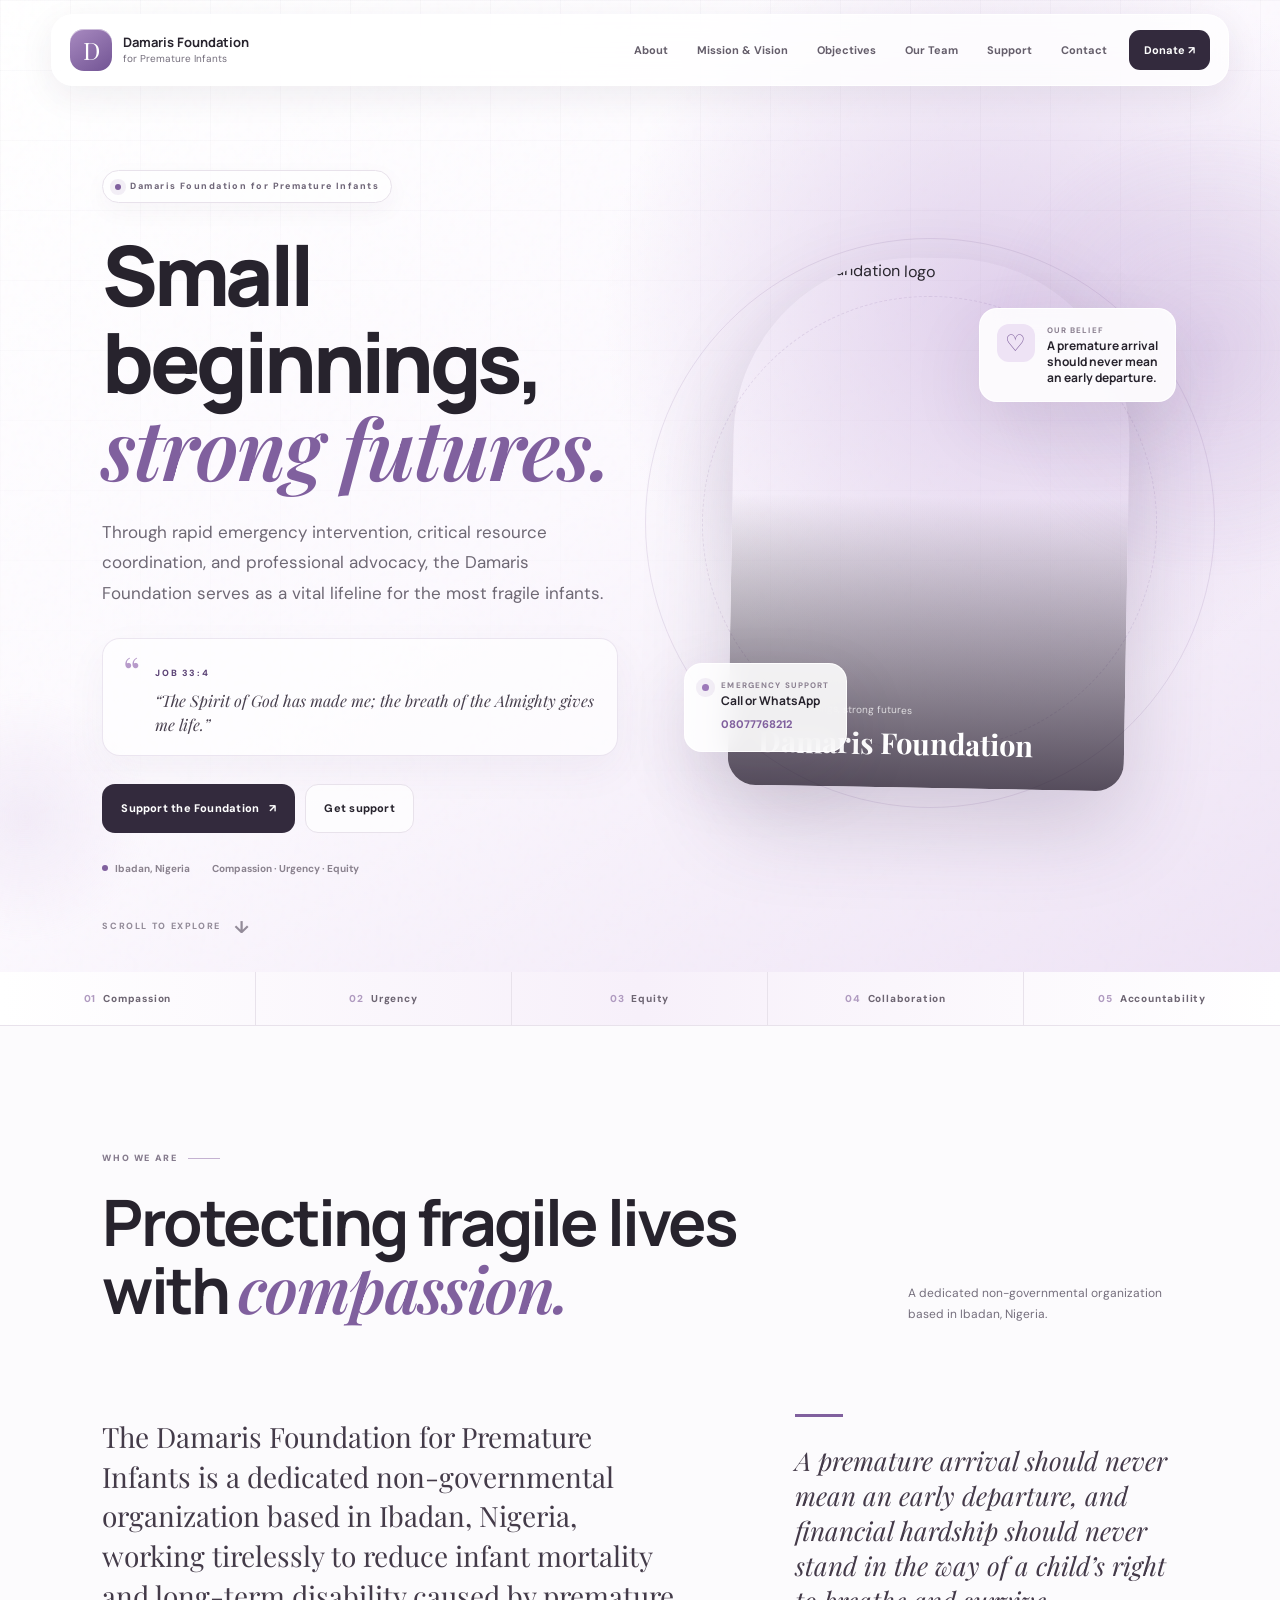
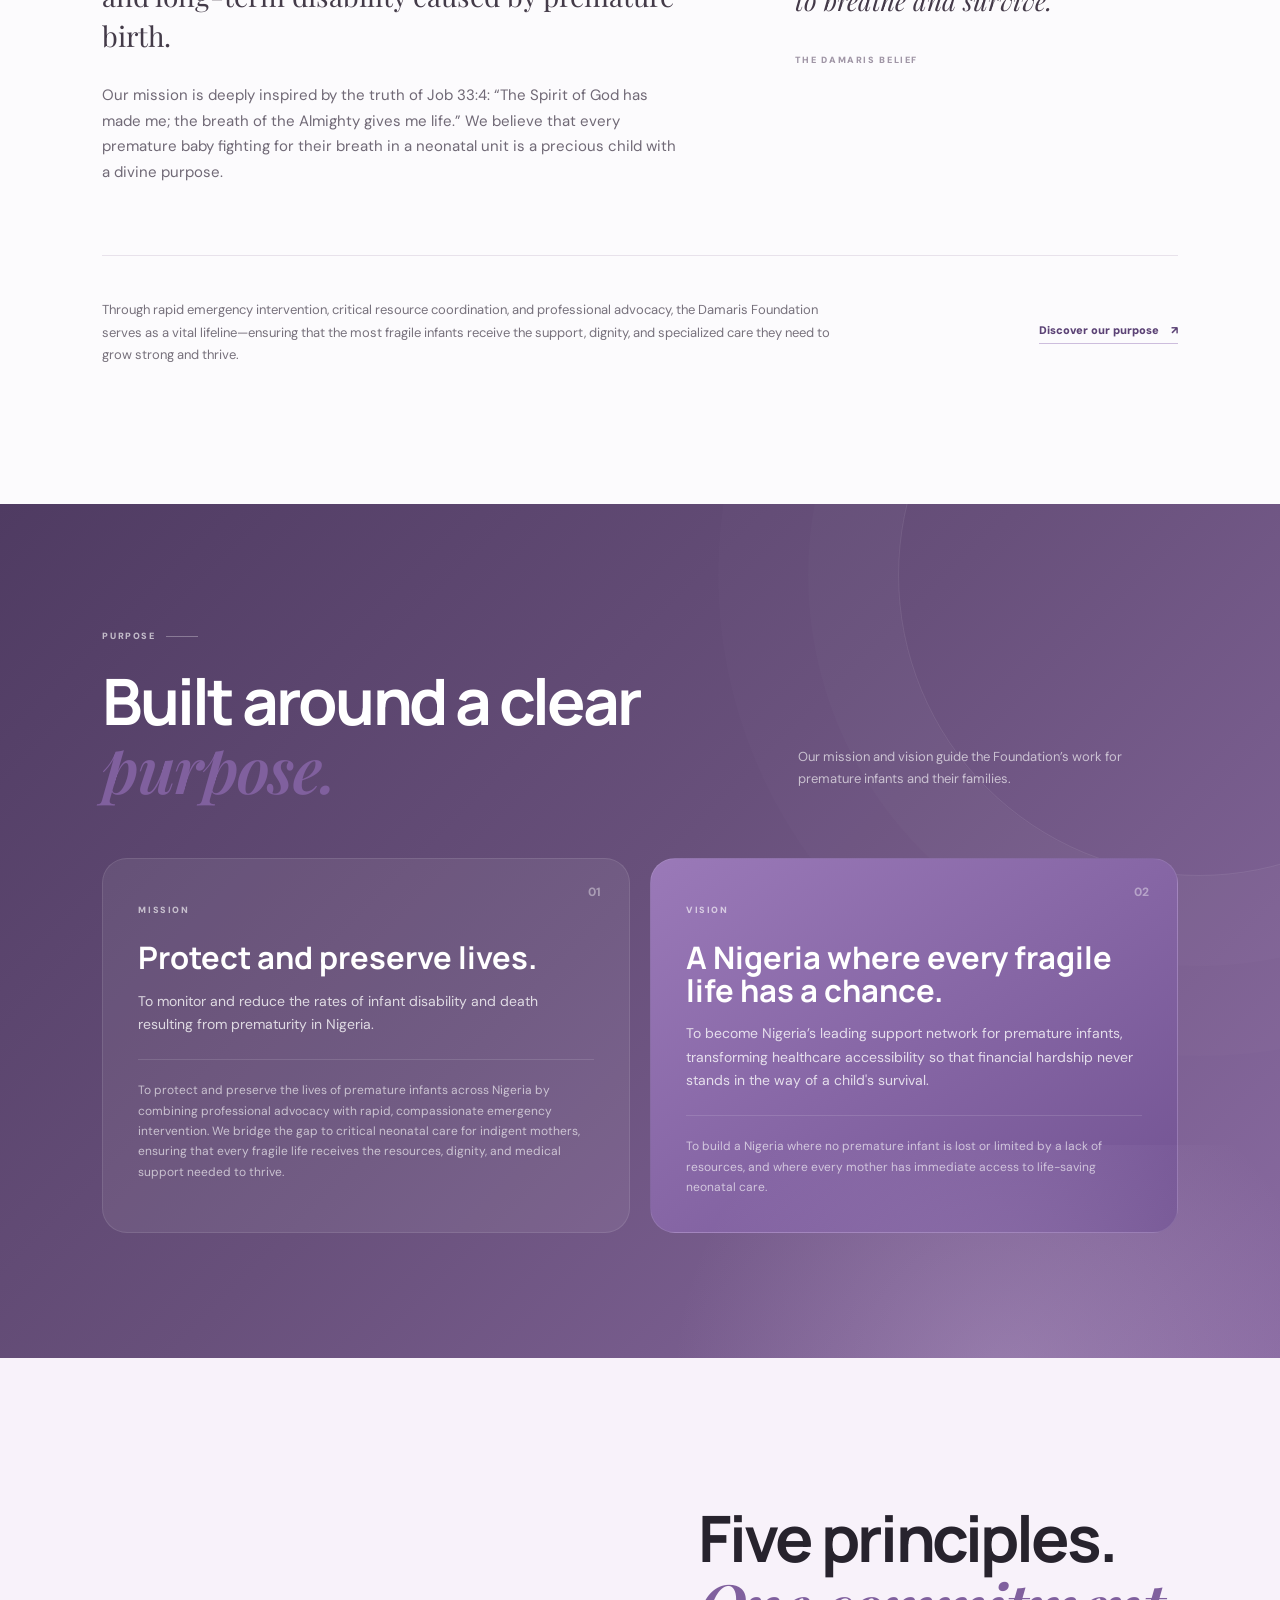
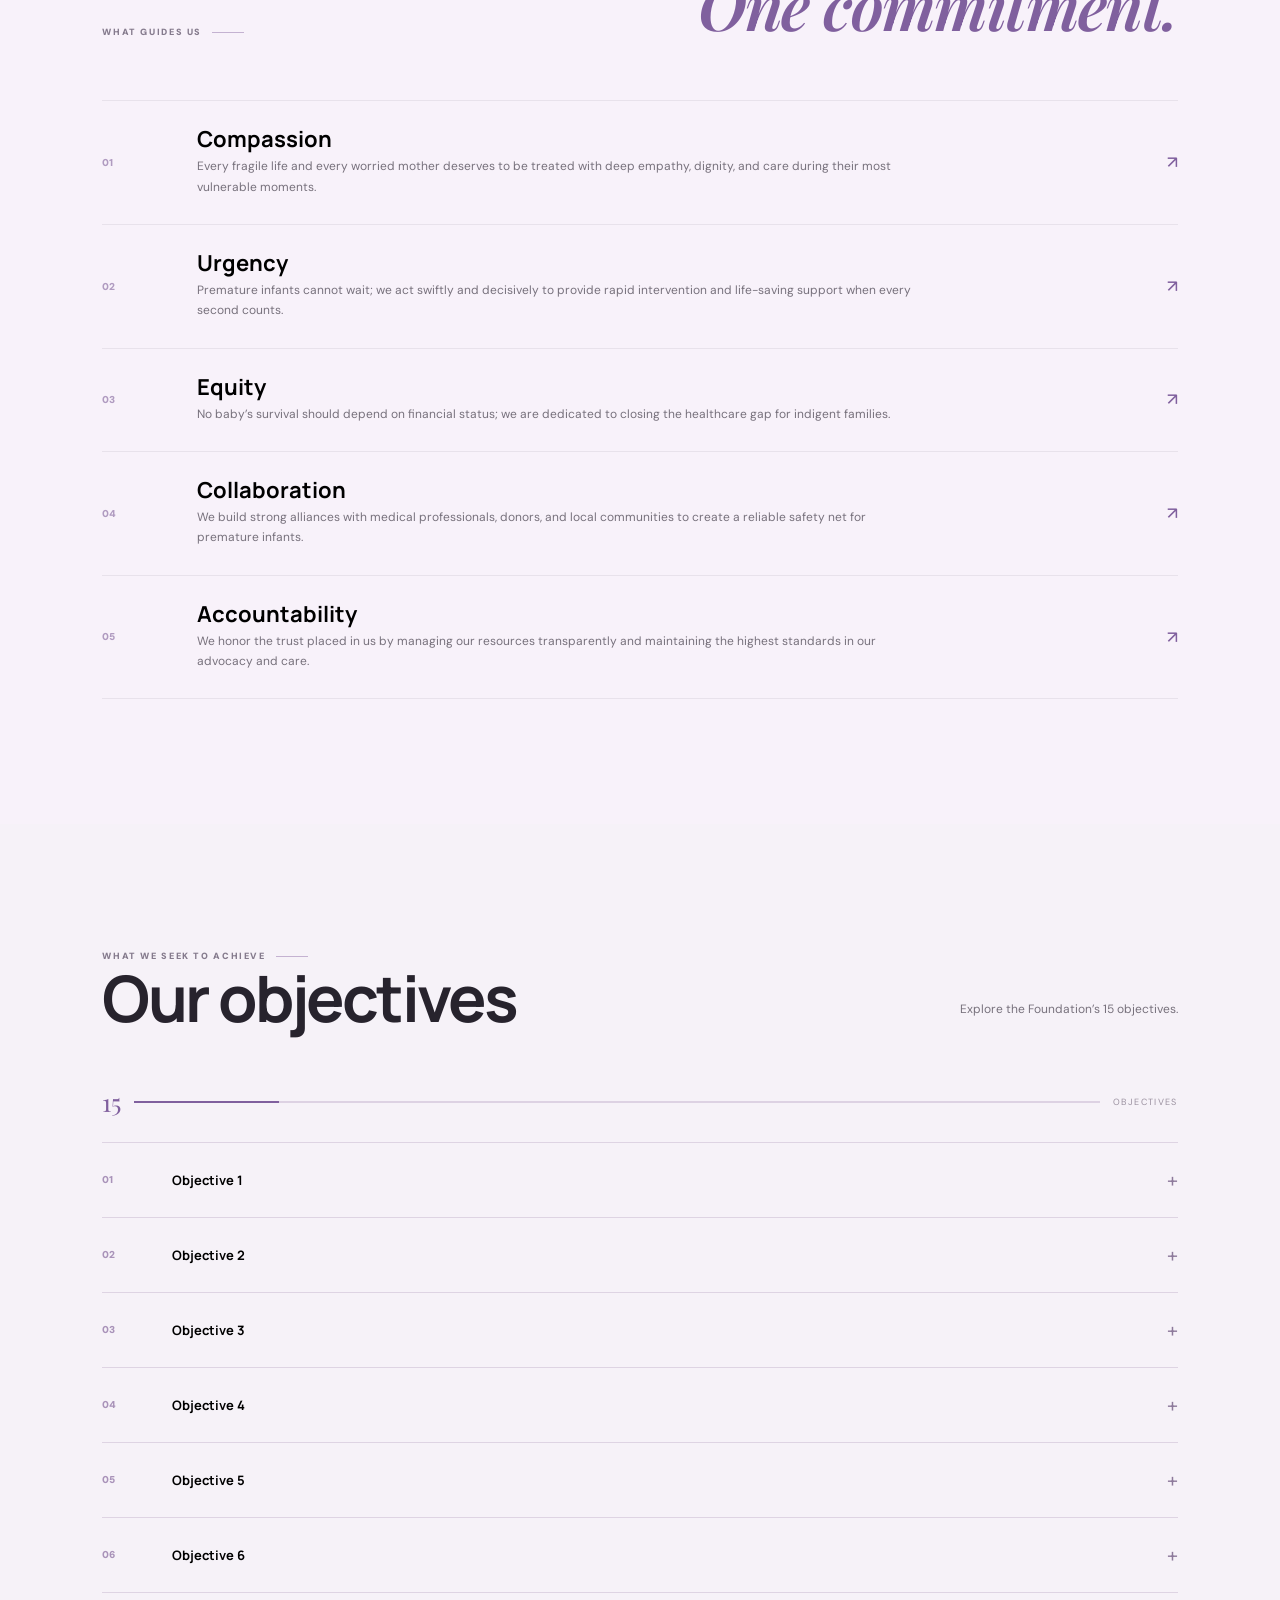
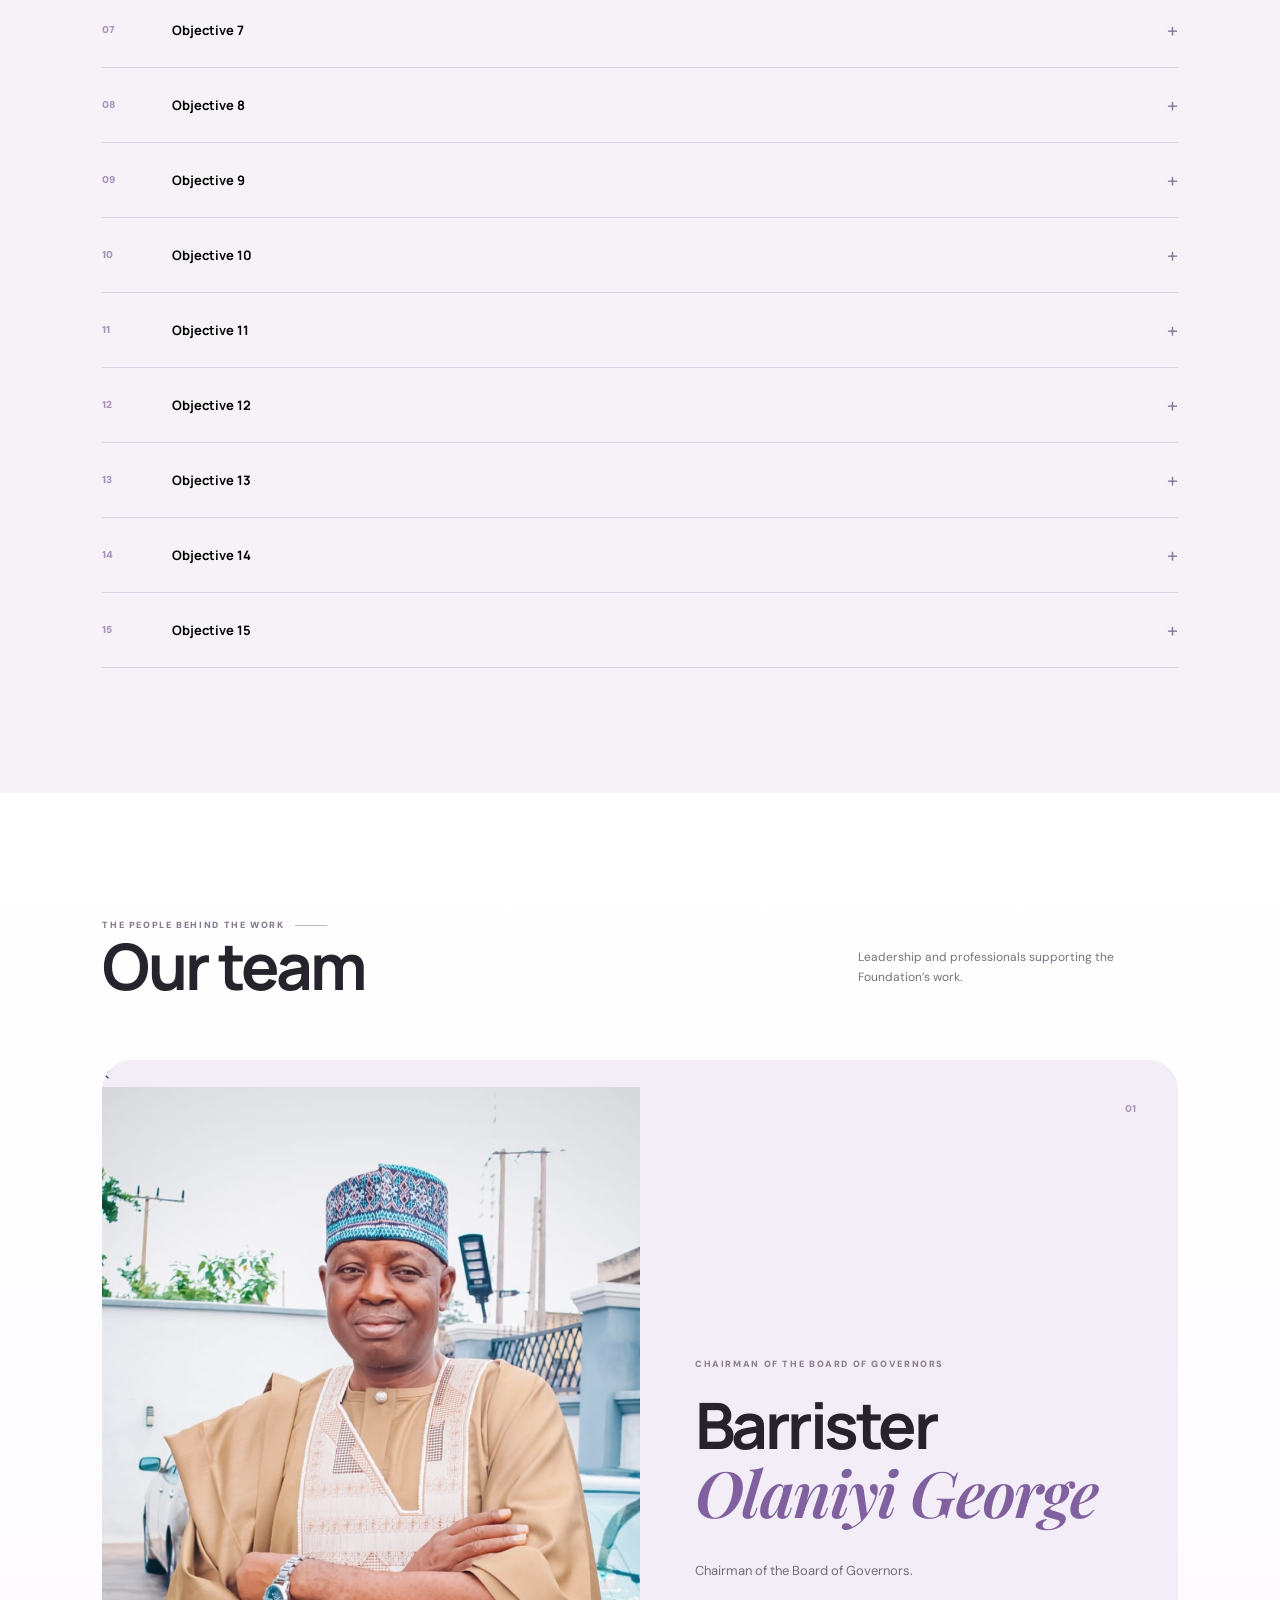
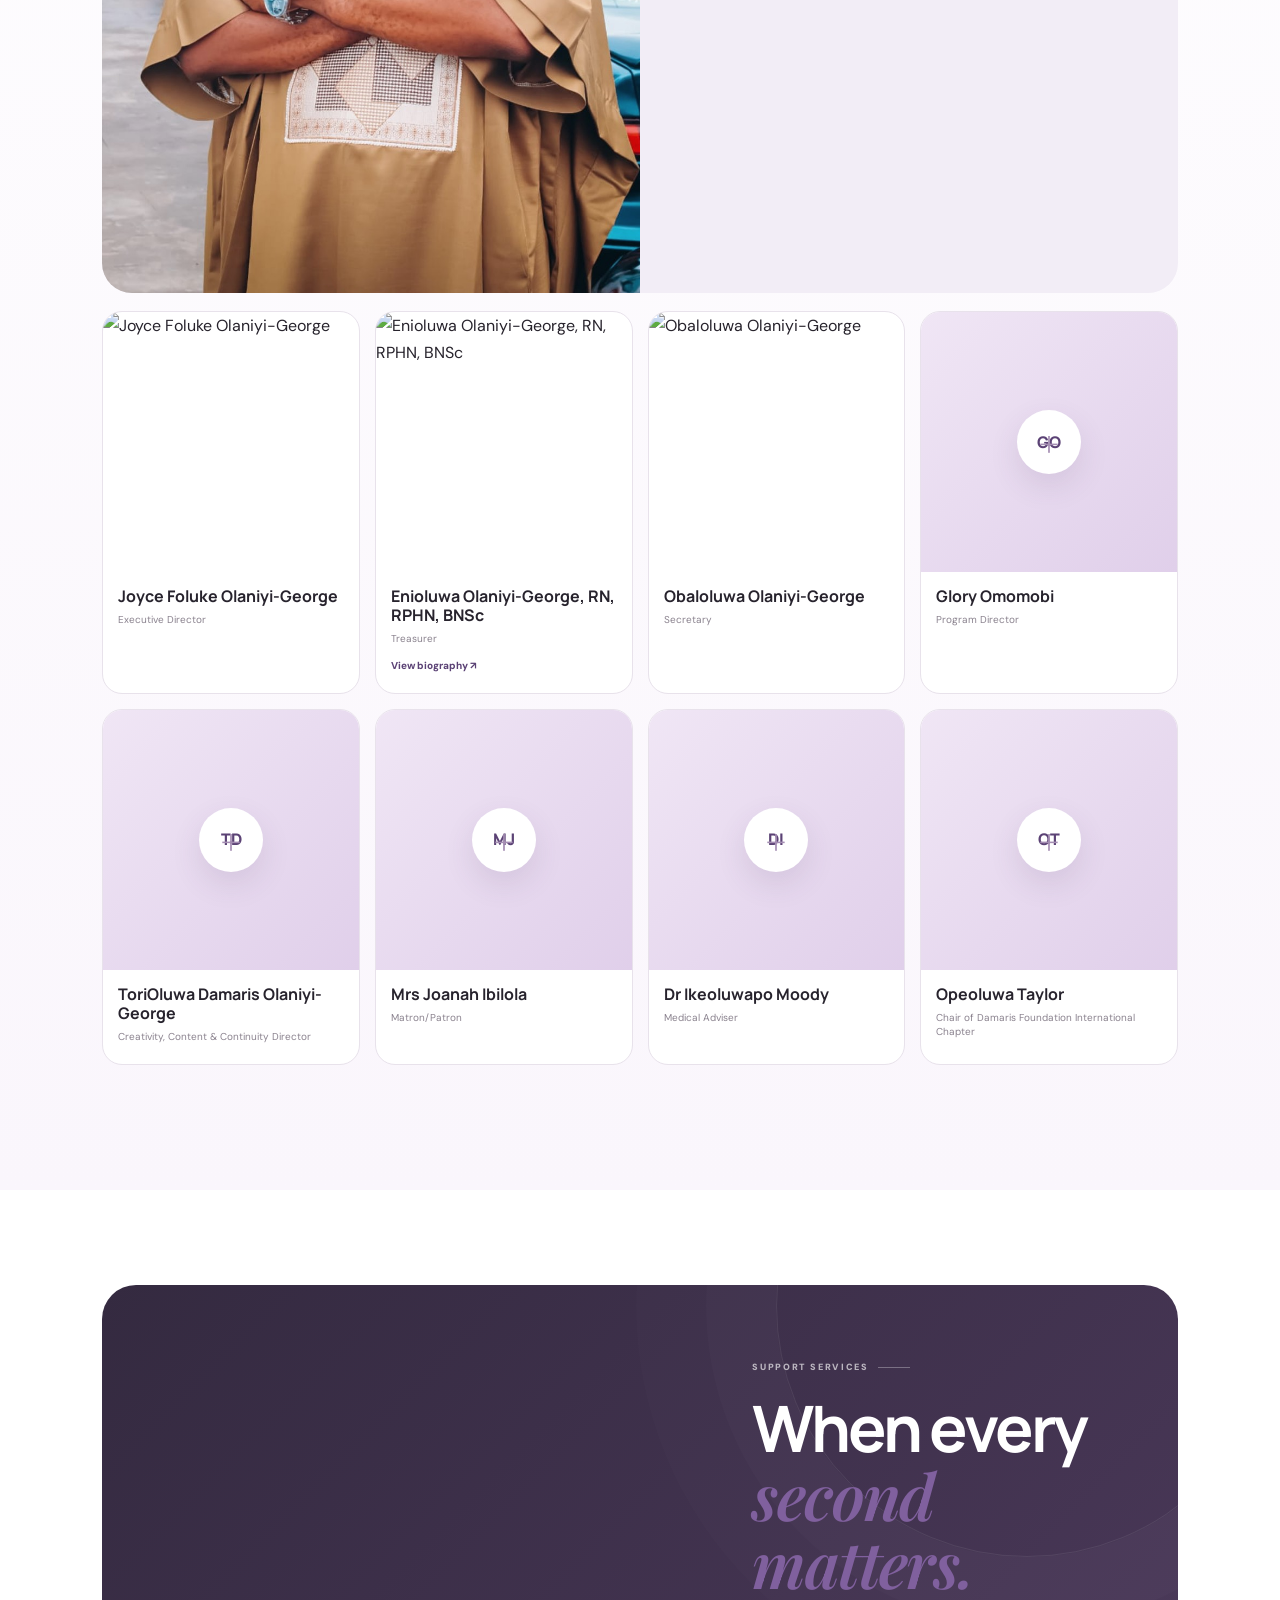
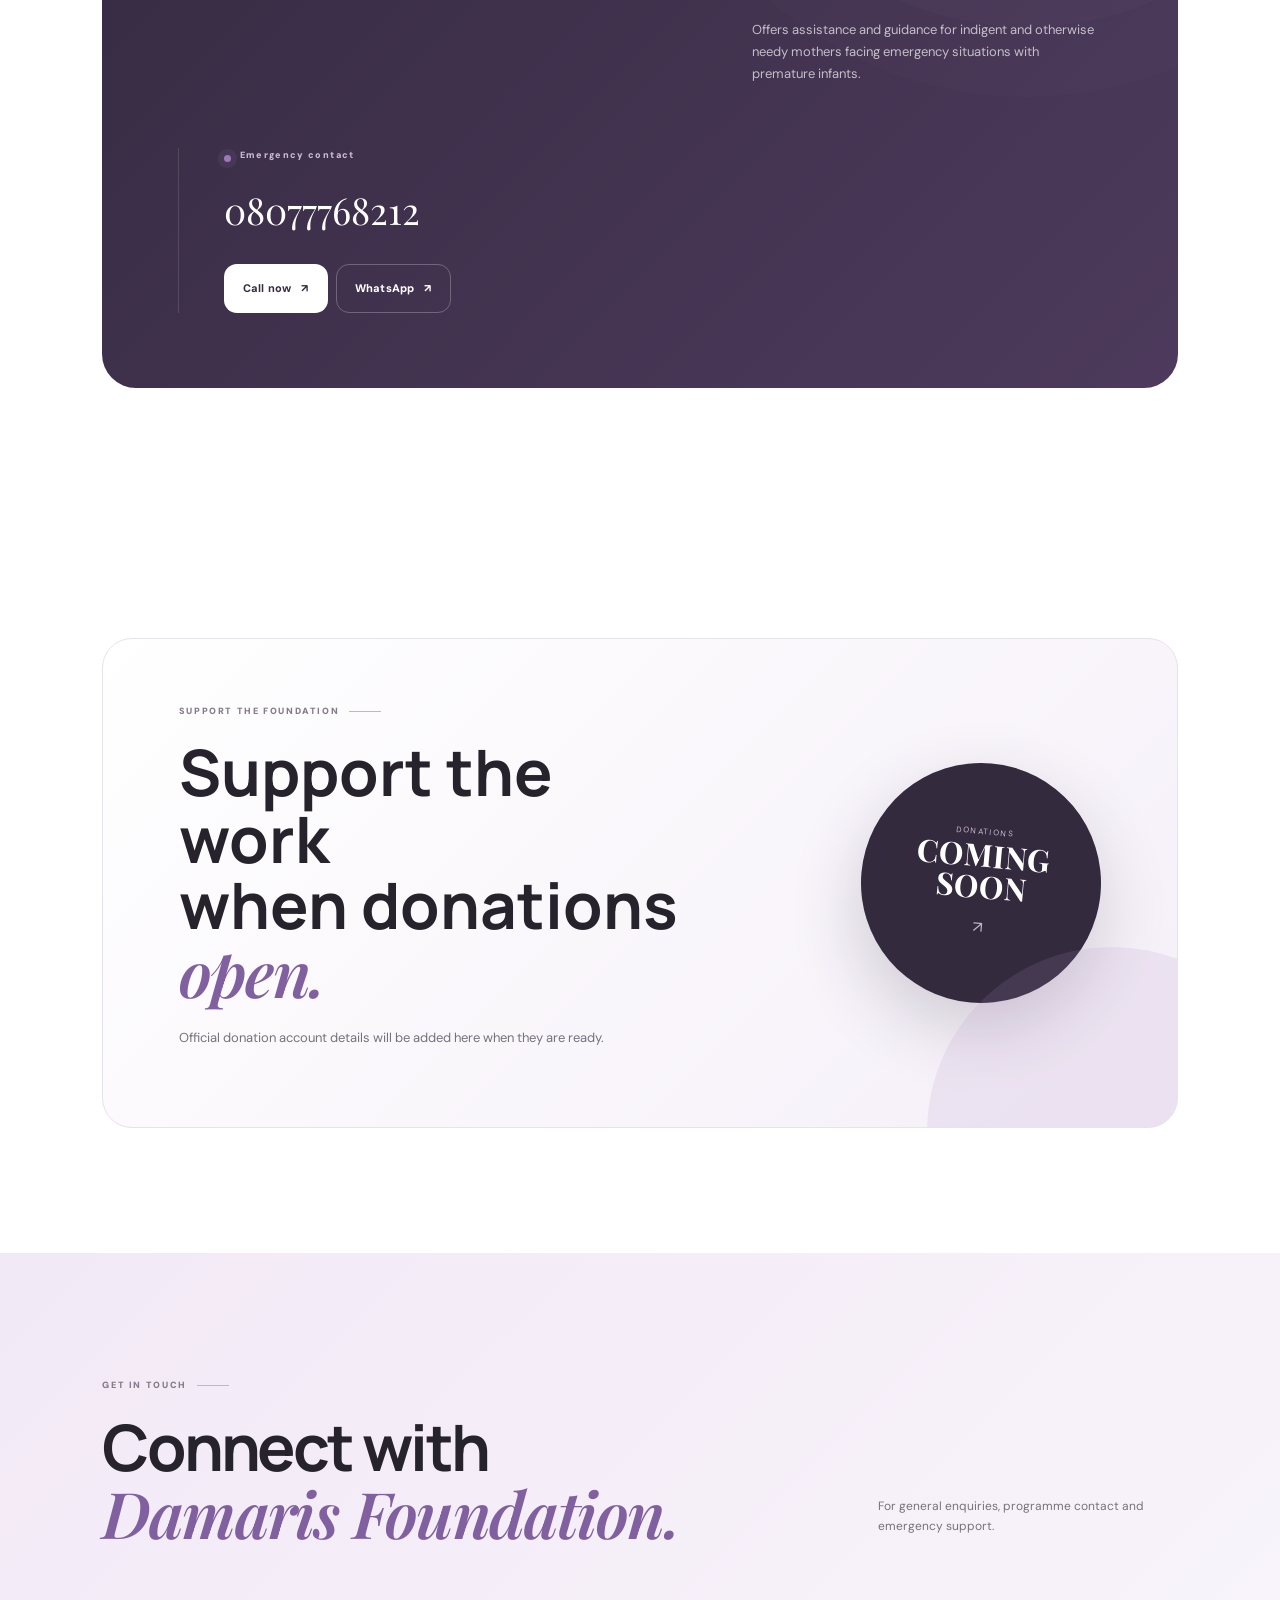
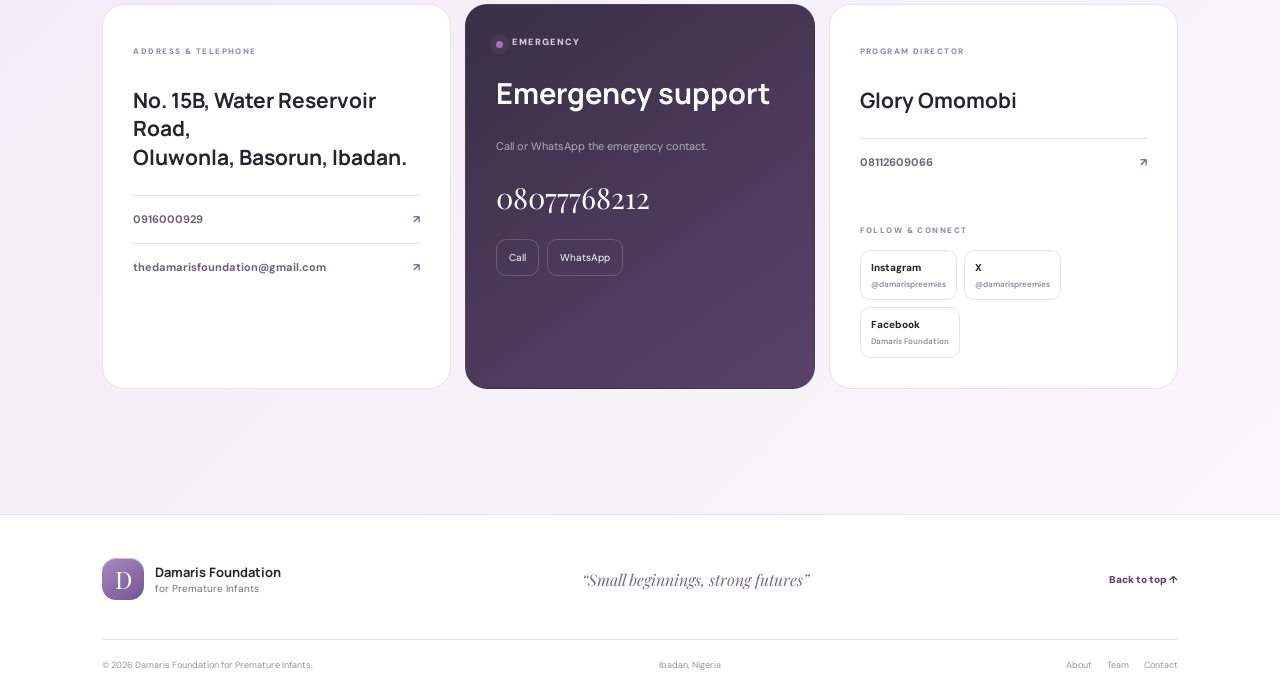
==== commit 6d1757c7: "Update index.html" ====
--- a/index.html
+++ b/index.html
@@ -57,7 +57,7 @@
 <button class="value-card reveal delay-4"><span>05</span><div><h3>Accountability</h3><p>We honor the trust placed in us by managing our resources transparently and maintaining the highest standards in our advocacy and care.</p></div><b>↗</b></button>
 </div></section>
 <section class="section objectives-section" id="objectives"><div class="objectives-head"><div><div class="section-kicker">WHAT WE SEEK TO ACHIEVE <span></span></div><h2>Our objectives</h2></div><p>Explore the Foundation’s 15 objectives.</p></div><div class="objective-progress"><span>15</span><div><i></i></div><small>objectives</small></div><div class="objectives" id="objectiveList"></div></section>
-<section class="section team-section" id="team"><div class="team-head"><div><div class="section-kicker">THE PEOPLE BEHIND THE WORK <span></span></div><h2>Our team</h2></div><p>Leadership and professionals supporting the Foundation’s work.</p></div><div class="team-feature"><div class="feature-image"><img src="assets/barrister-olaniyi-george.webp" alt="Barrister Olaniyi George"></div><div class="feature-copy"><span class="feature-number">01</span><small>CHAIRMAN OF THE BOARD OF GOVERNORS</small><h3>Barrister<br><em>Olaniyi George</em></h3><p>Chairman of the Board of Governors.</p></div></div><div class="team-grid" id="teamGrid"></div></section>
+<section class="section team-section" id="team"><div class="team-head"><div><div class="section-kicker">THE PEOPLE BEHIND THE WORK <span></span></div><h2>Our team</h2></div><p>Leadership and professionals supporting the Foundation’s work.</p></div><div class="team-feature"><div class="feature-image"><<img src="barrister-olaniyi-george.jpg" alt="Barrister Olaniyi George"></div><div class="feature-copy"><span class="feature-number">01</span><small>CHAIRMAN OF THE BOARD OF GOVERNORS</small><h3>Barrister<br><em>Olaniyi George</em></h3><p>Chairman of the Board of Governors.</p></div></div><div class="team-grid" id="teamGrid"></div></section>
 <section class="section support-section" id="support"><div class="support-shell"><div class="support-glow"></div><div class="support-copy"><div class="section-kicker light">SUPPORT SERVICES <span></span></div><h2>When every<br><em>second matters.</em></h2><p>Offers assistance and guidance for indigent and otherwise needy mothers facing emergency situations with premature infants.</p></div><div class="support-action"><div class="emergency-badge"><i></i>Emergency contact</div><a class="big-phone" href="tel:+2348077768212">08077768212</a><div class="support-buttons"><a class="btn light magnetic" href="tel:+2348077768212">Call now <span>↗</span></a><a class="btn outline-light" href="https://wa.me/2348077768212" target="_blank" rel="noopener">WhatsApp <span>↗</span></a></div></div></div></section>
 <section class="section donate-section" id="donate"><div class="donate-card"><div class="donate-copy"><div class="section-kicker">SUPPORT THE FOUNDATION <span></span></div><h2>Support the work<br>when donations <em>open.</em></h2><p>Official donation account details will be added here when they are ready.</p></div><div class="coming-box"><span>DONATIONS</span><strong>COMING<br>SOON</strong><i>↗</i></div></div></section>
 <section class="section contact-section" id="contact"><div class="section-kicker">GET IN TOUCH <span></span></div><div class="contact-head"><h2>Connect with<br><em>Damaris Foundation.</em></h2><p>For general enquiries, programme contact and emergency support.</p></div><div class="contact-grid">
@@ -69,4 +69,4 @@
 <footer><div class="footer-top"><div class="brand footer-brand"><span class="brand-mark"><span>D</span></span><span><strong>Damaris Foundation</strong><small>for Premature Infants</small></span></div><p>“Small beginnings, strong futures”</p><a class="back-top" href="#top">Back to top ↑</a></div><div class="footer-bottom"><span>© <span id="year"></span> Damaris Foundation for Premature Infants.</span><span>Ibadan, Nigeria</span><div><a href="#about">About</a><a href="#team">Team</a><a href="#contact">Contact</a></div></div></footer>
 <div class="modal" id="teamModal" aria-hidden="true"><div class="modal-backdrop"></div><div class="modal-card"><button class="modal-close" aria-label="Close">×</button><div class="modal-image-wrap"><img id="modalImage" alt=""></div><div class="modal-copy"><span class="section-kicker" id="modalRole"></span><h2 id="modalName"></h2><p id="modalBio"></p></div></div></div>
 <script src="script.js"></script>
-</body></html>+</body></html>
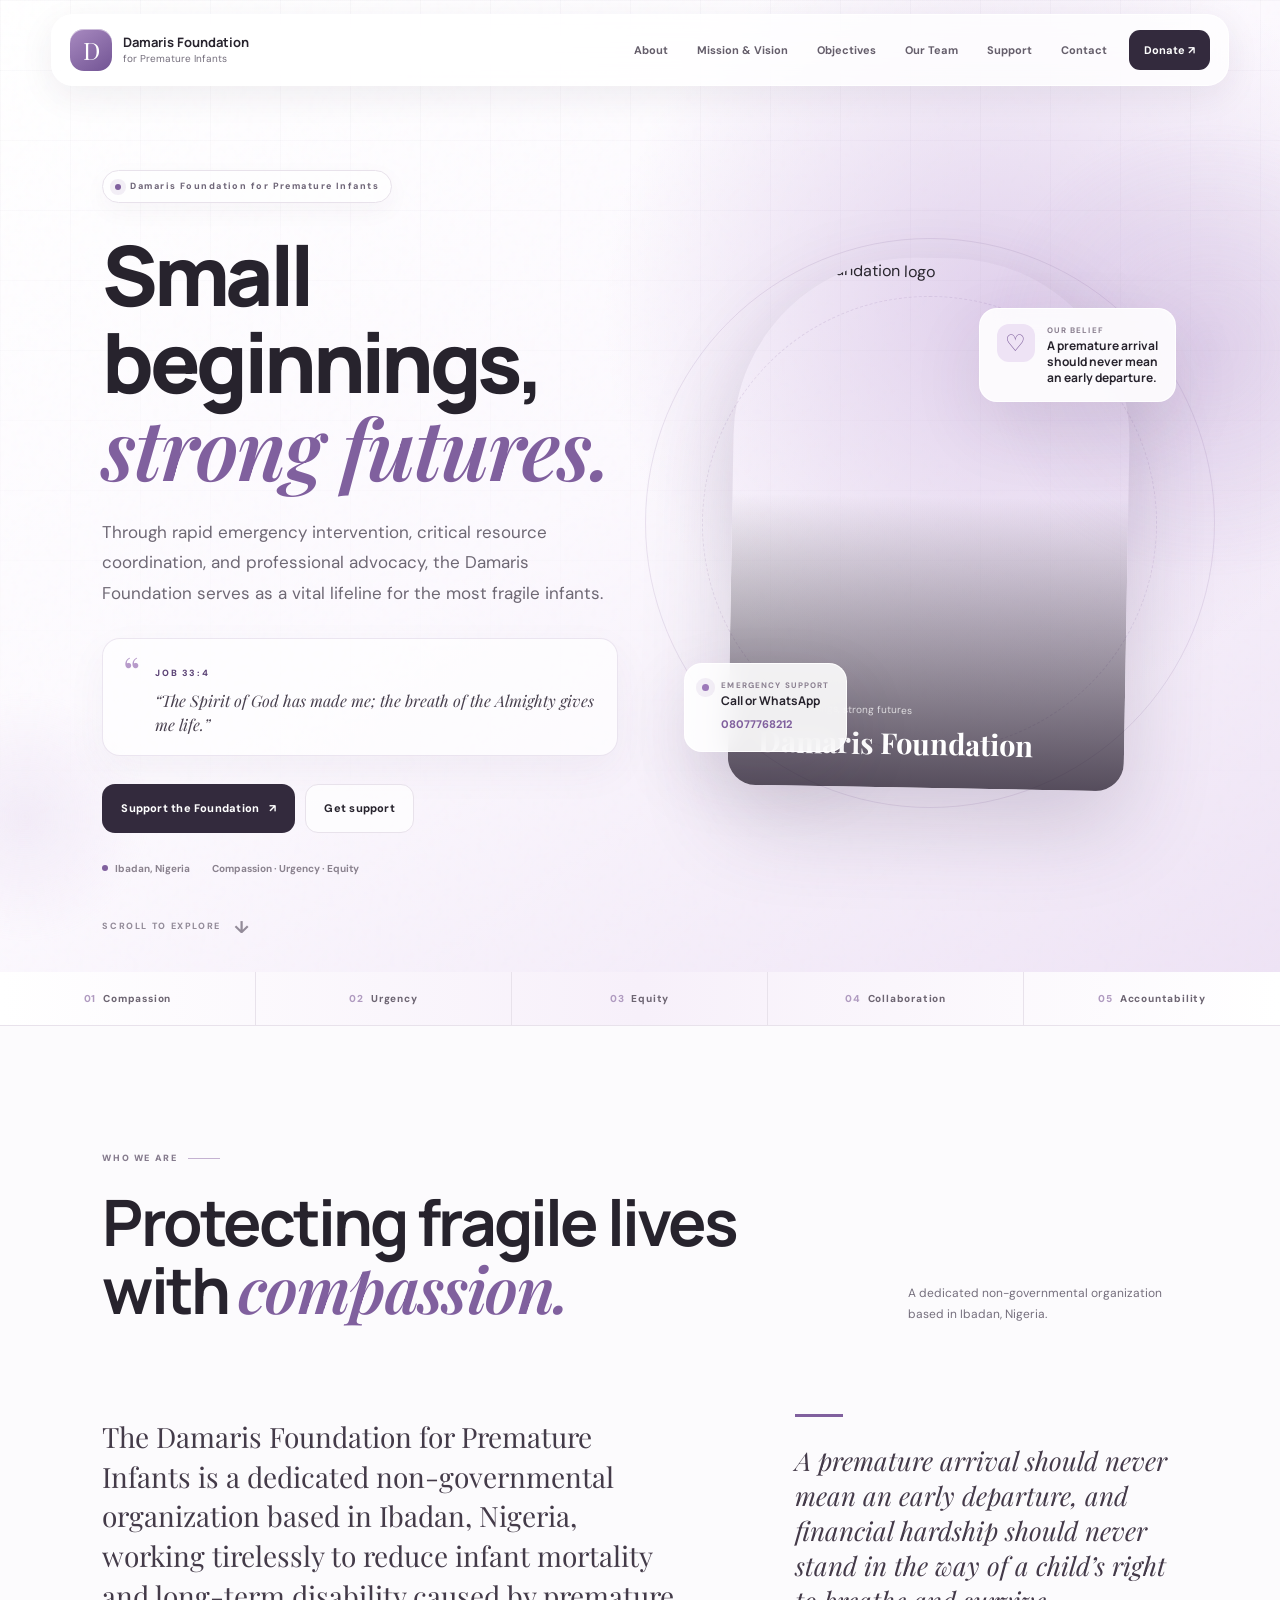
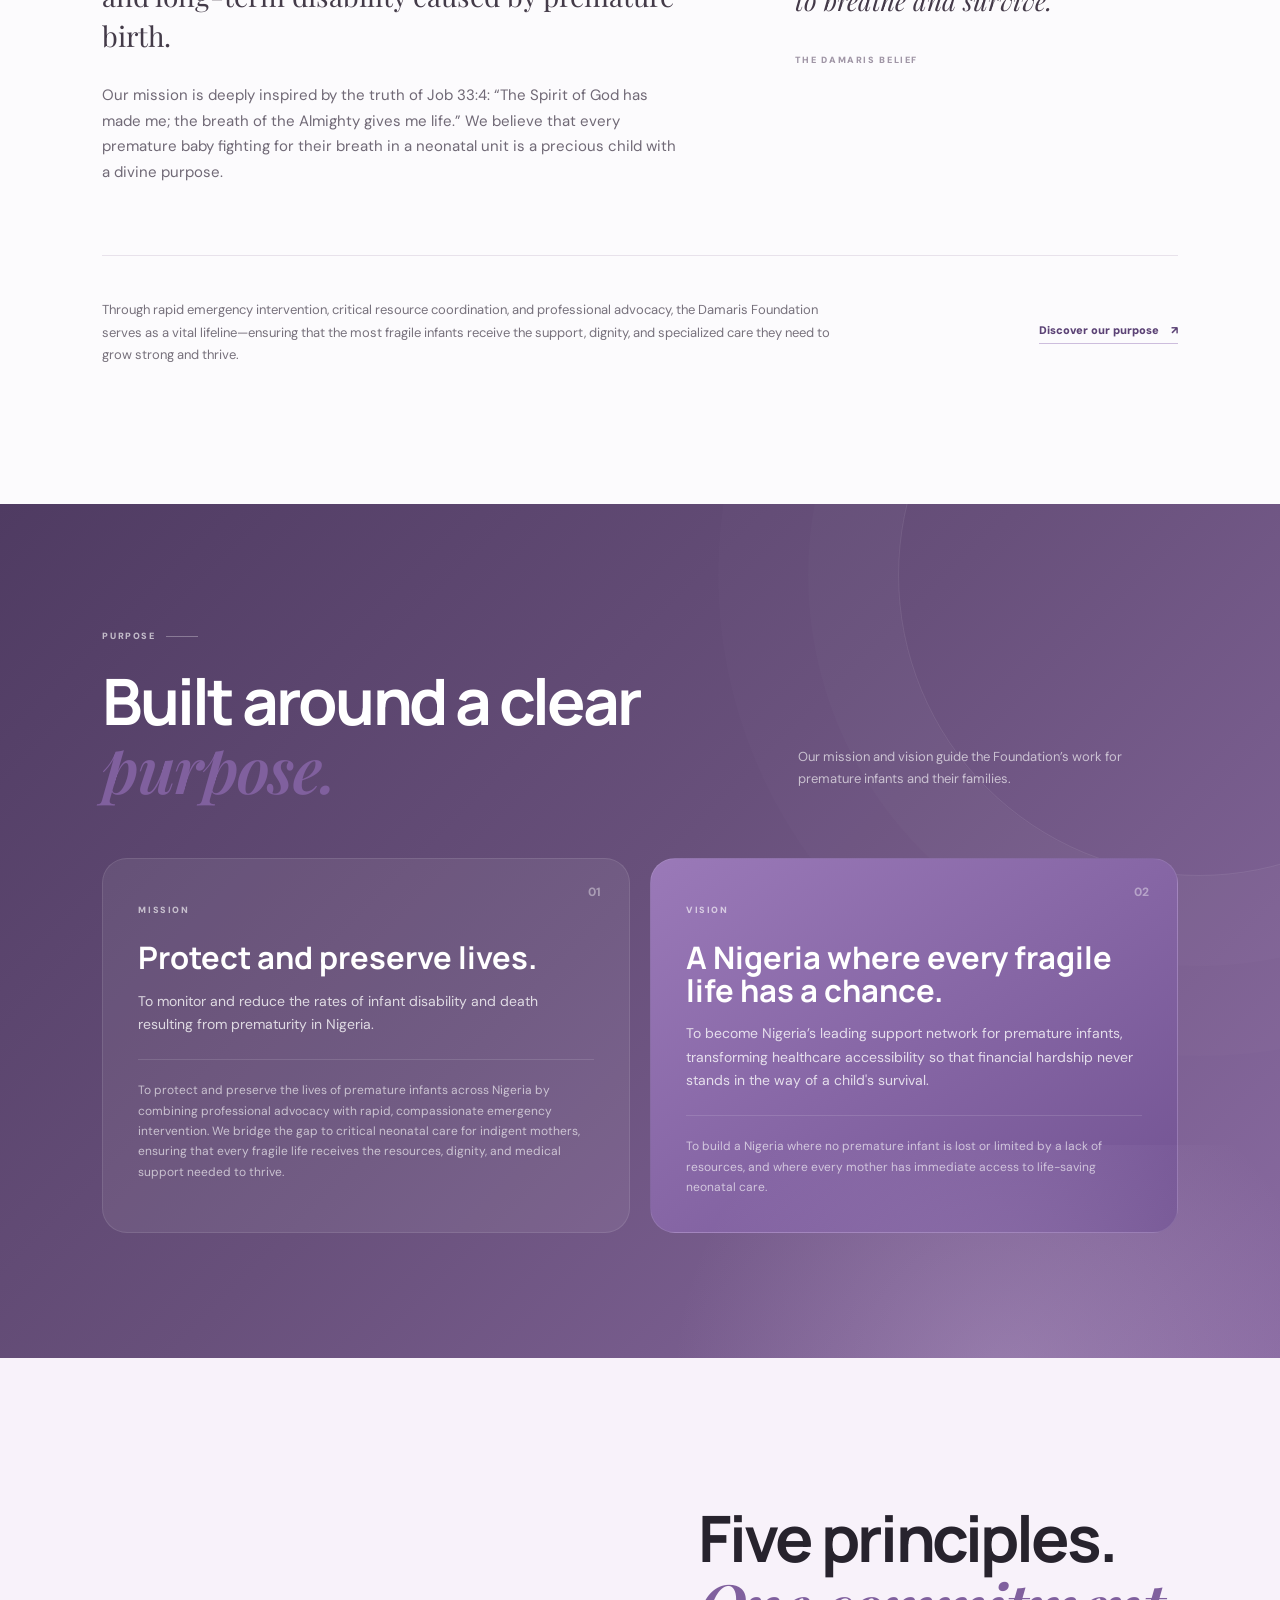
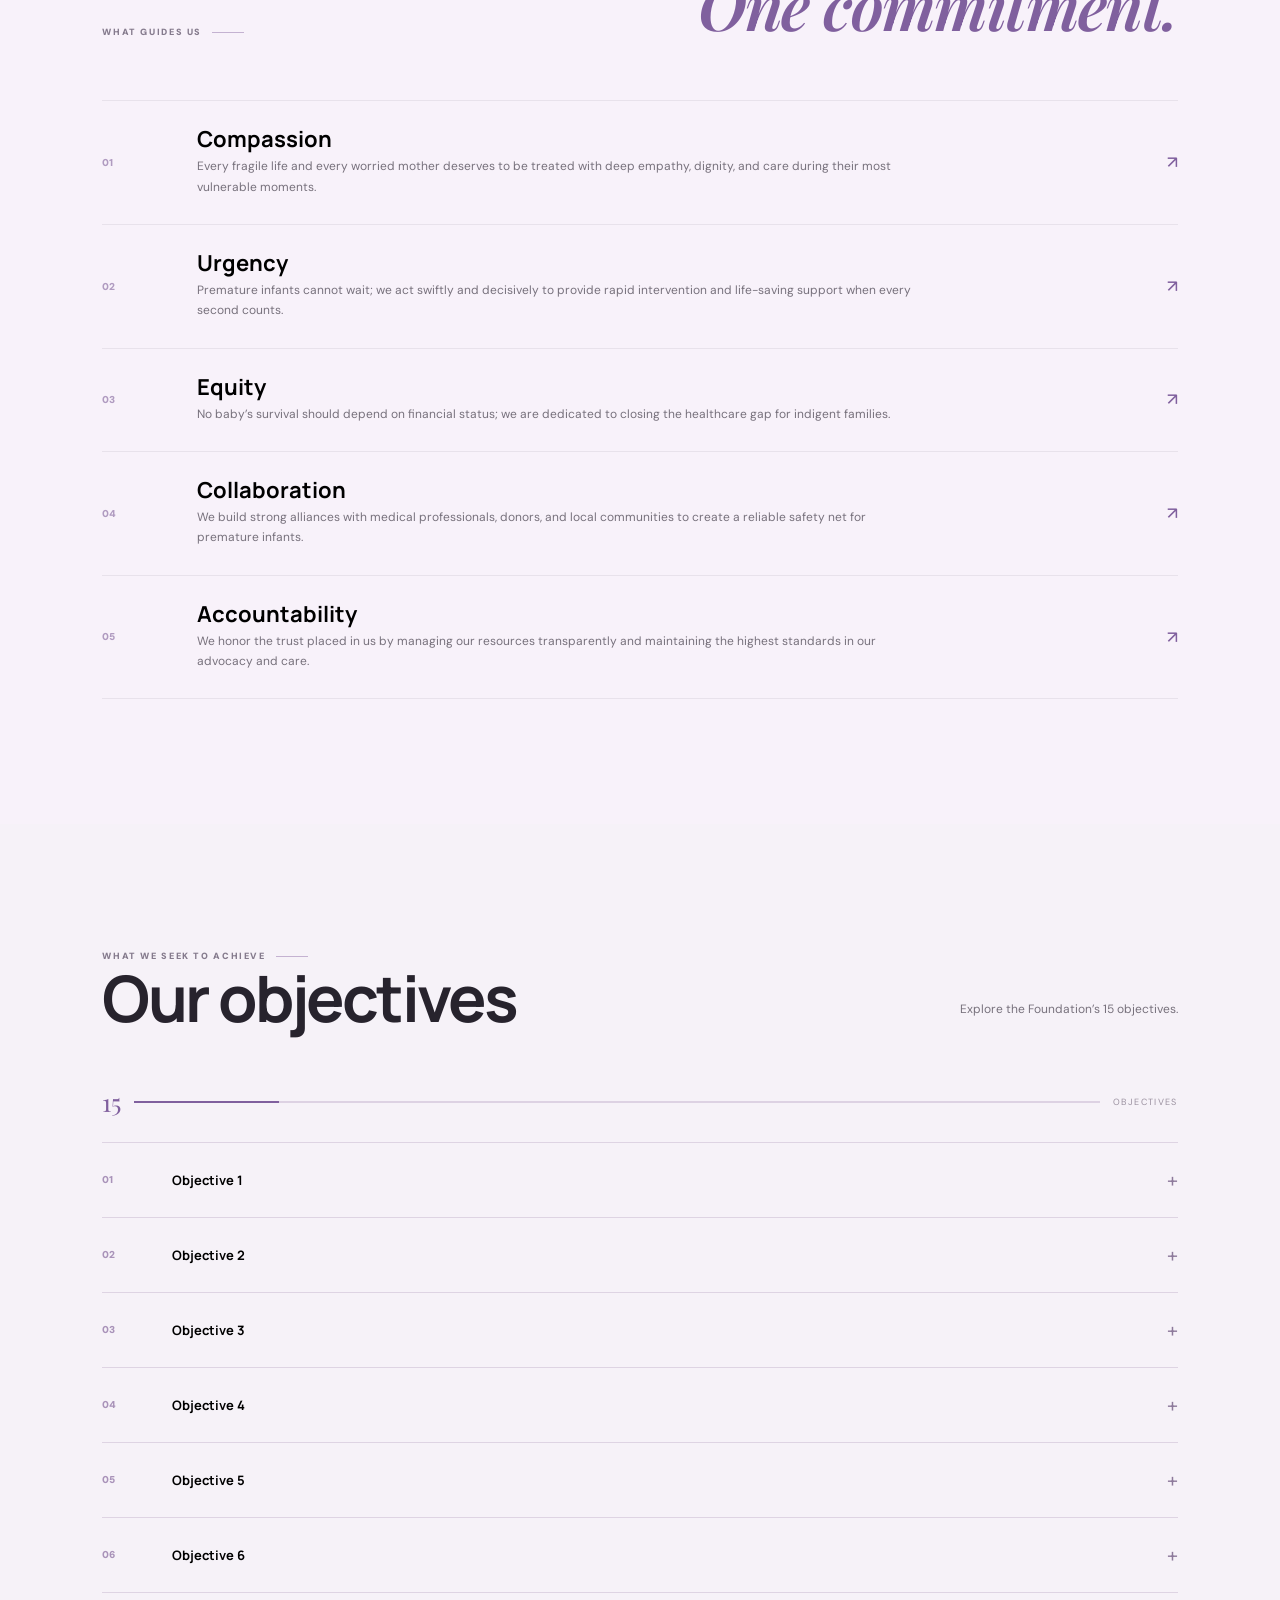
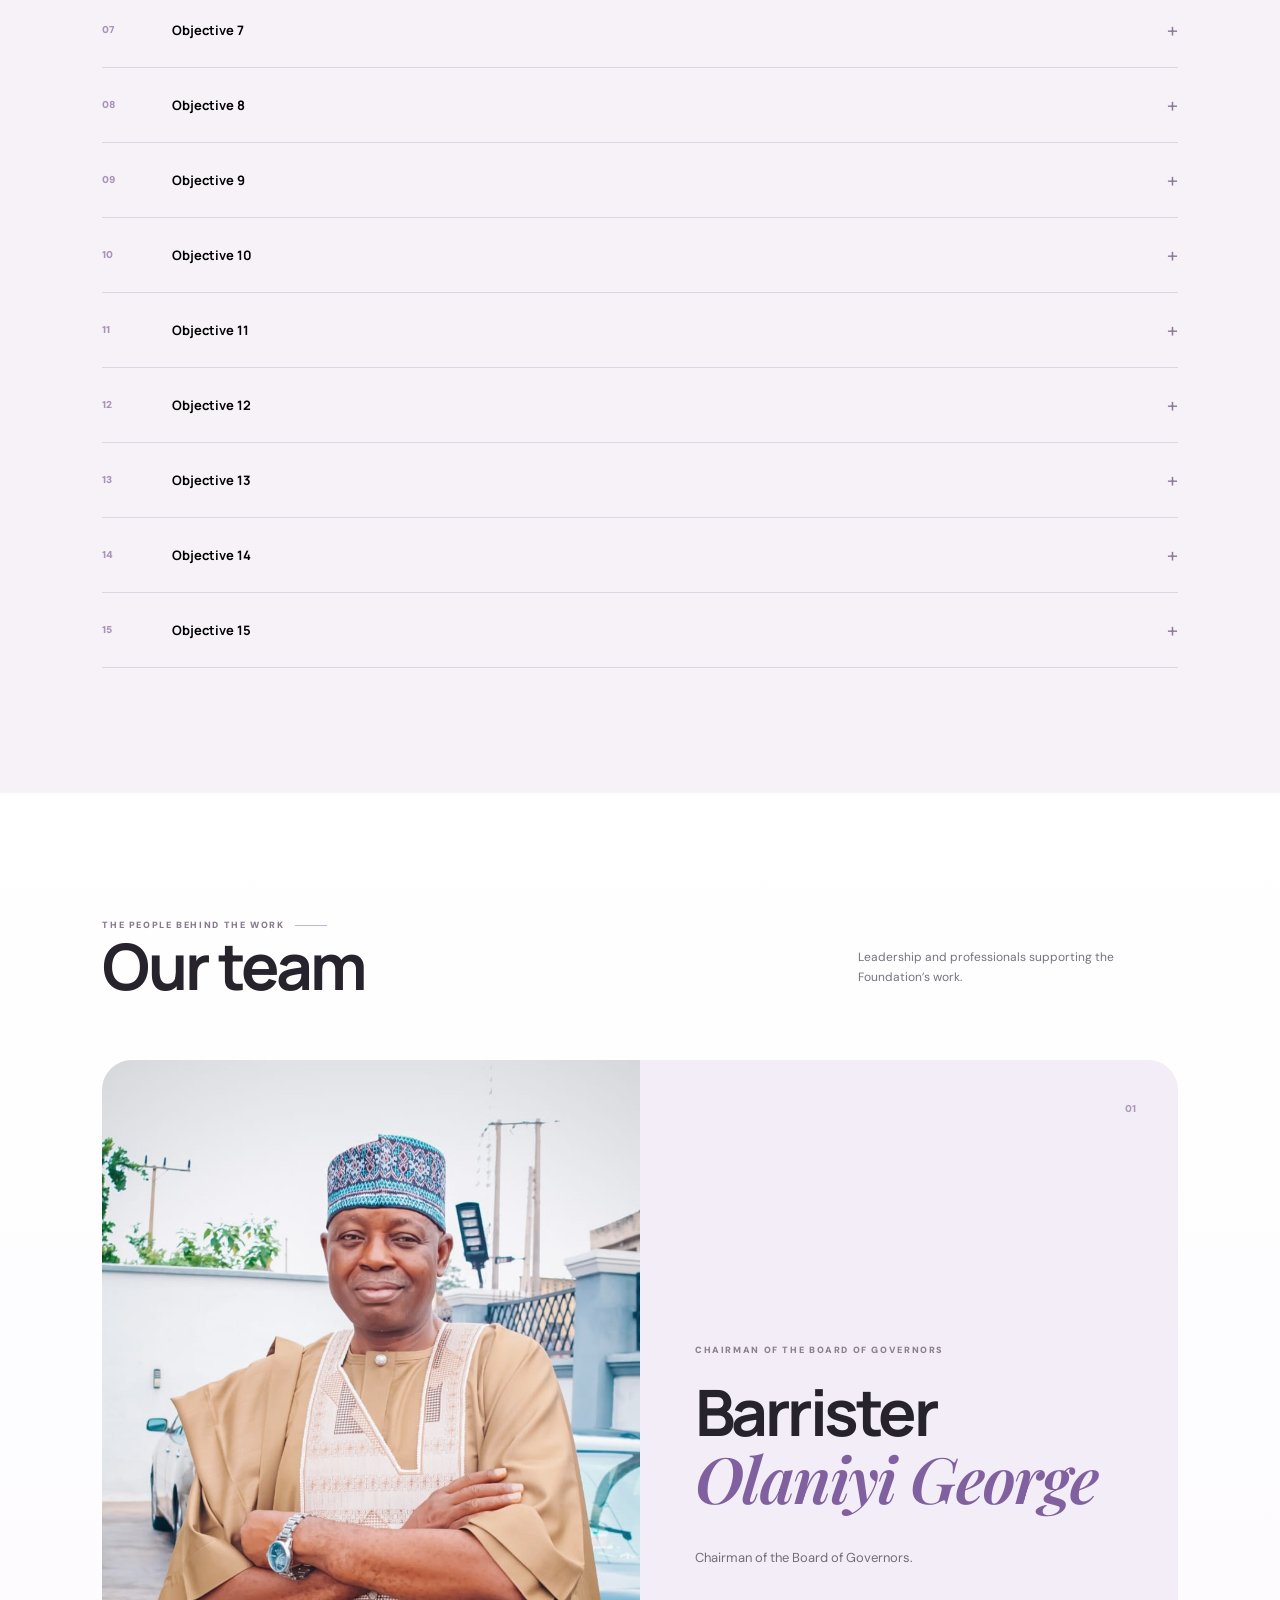
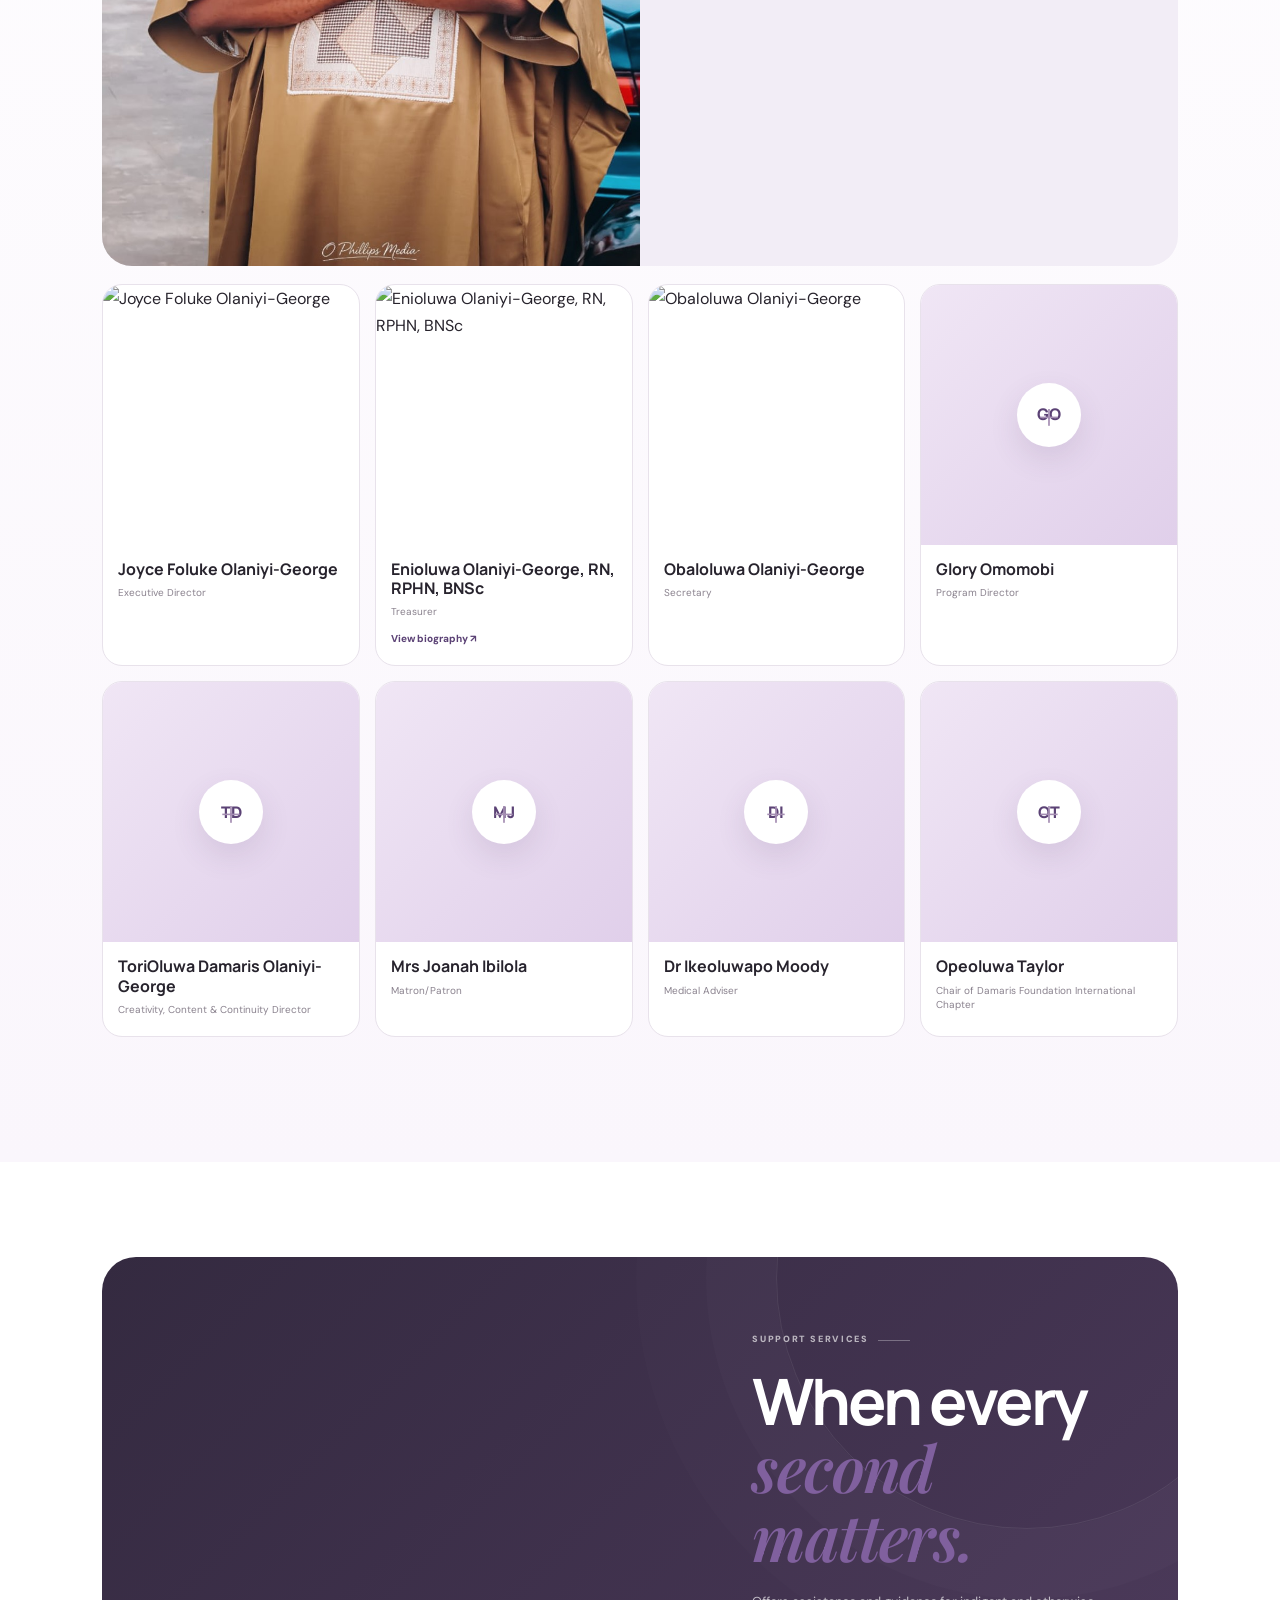
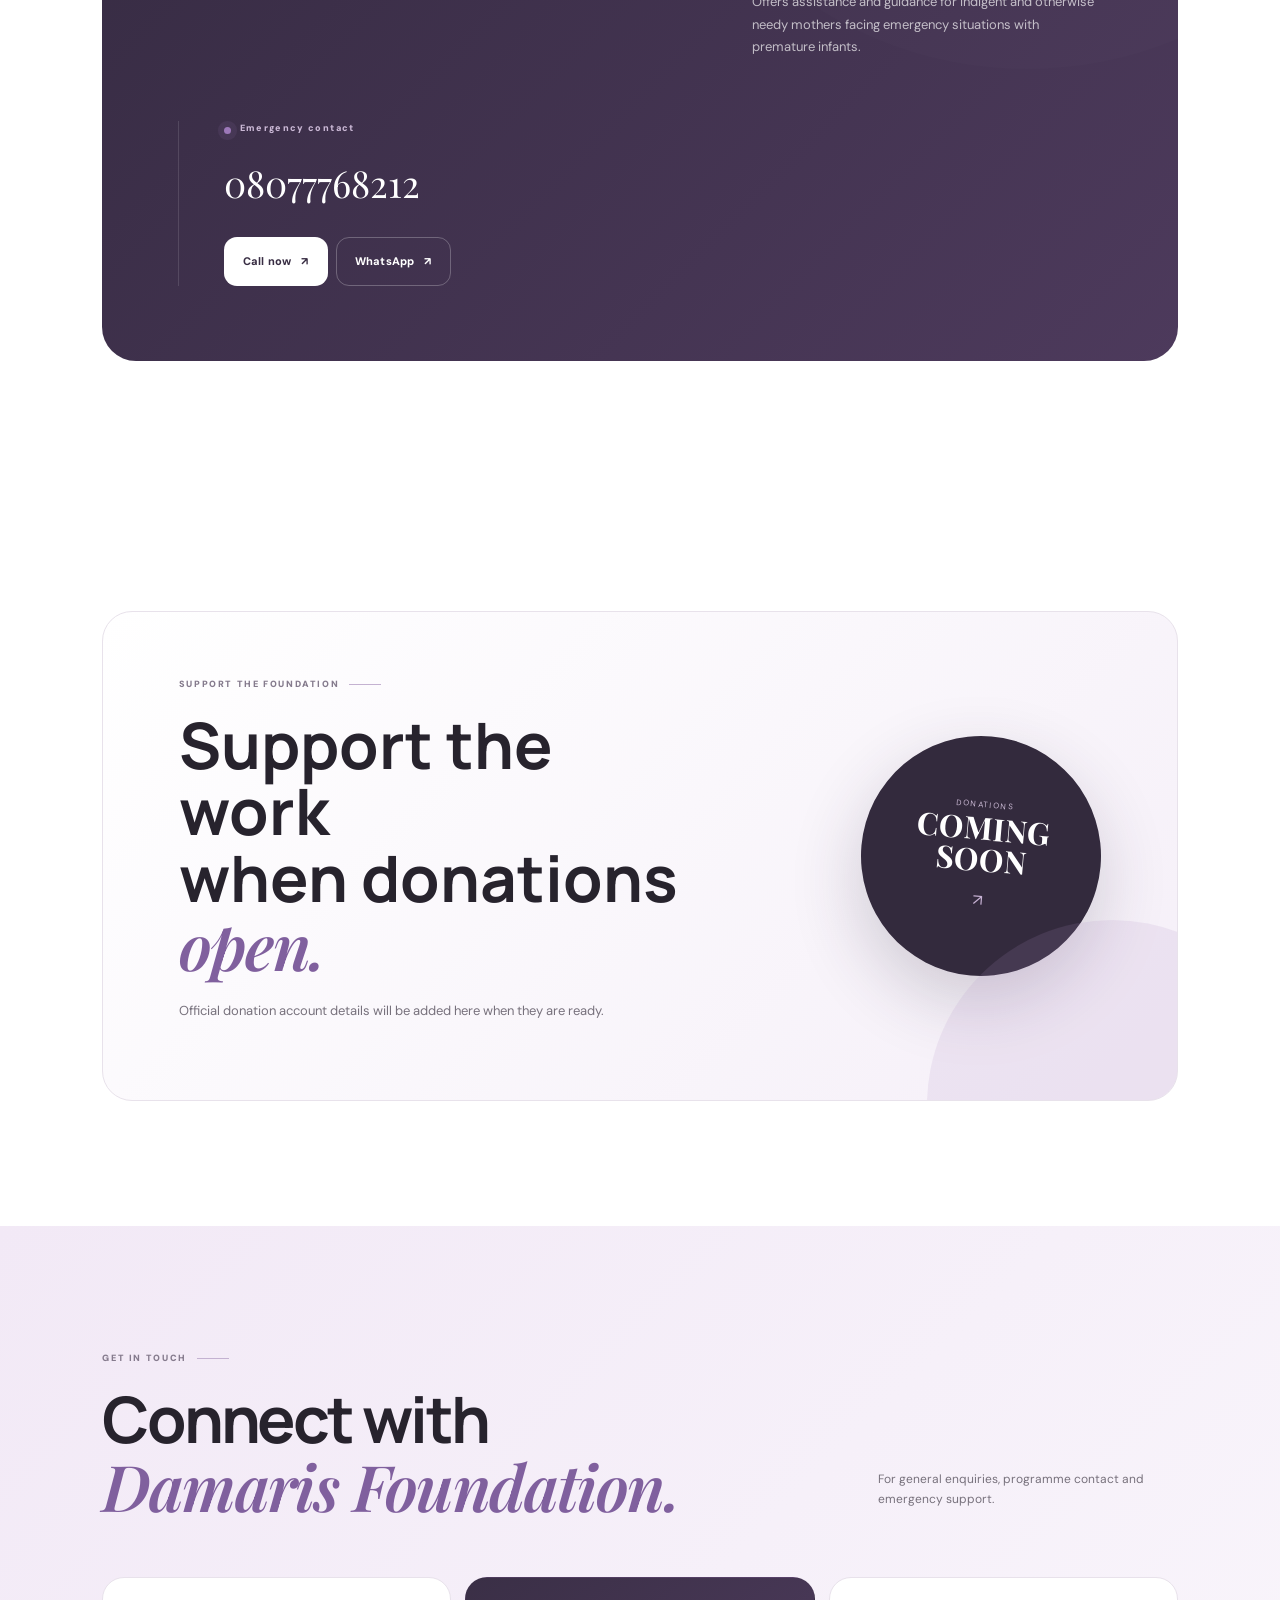
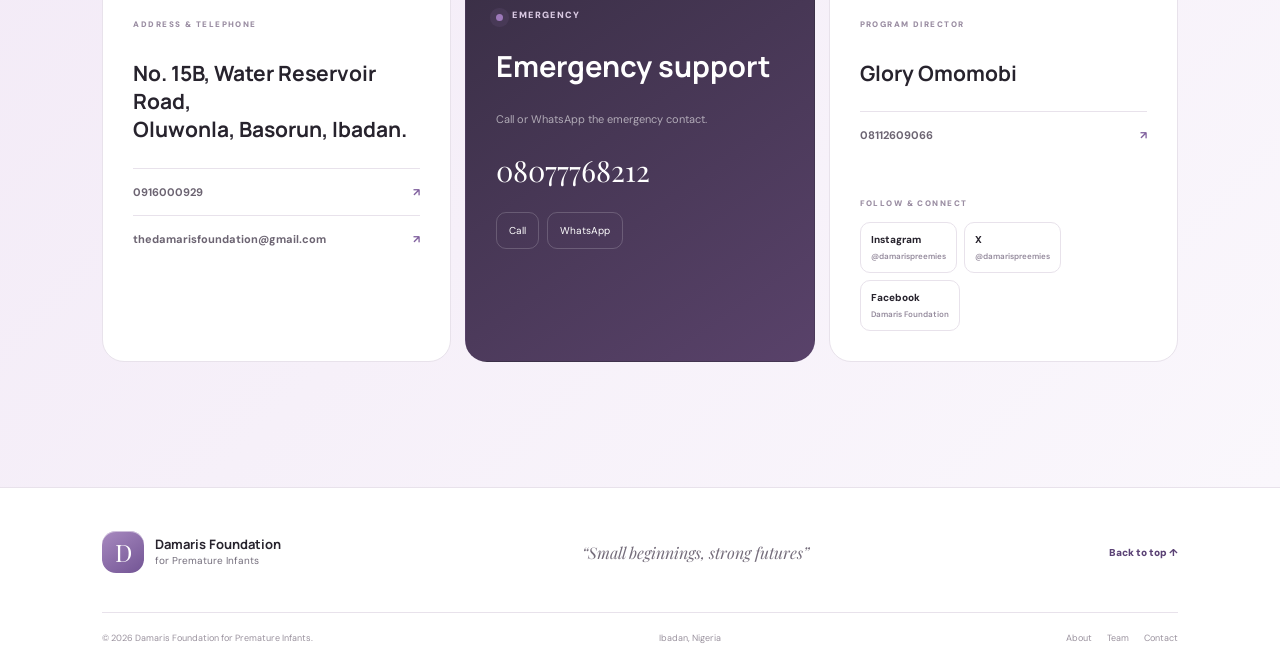
==== commit fe05d209: "Update index.html" ====
--- a/index.html
+++ b/index.html
@@ -57,7 +57,7 @@
 <button class="value-card reveal delay-4"><span>05</span><div><h3>Accountability</h3><p>We honor the trust placed in us by managing our resources transparently and maintaining the highest standards in our advocacy and care.</p></div><b>↗</b></button>
 </div></section>
 <section class="section objectives-section" id="objectives"><div class="objectives-head"><div><div class="section-kicker">WHAT WE SEEK TO ACHIEVE <span></span></div><h2>Our objectives</h2></div><p>Explore the Foundation’s 15 objectives.</p></div><div class="objective-progress"><span>15</span><div><i></i></div><small>objectives</small></div><div class="objectives" id="objectiveList"></div></section>
-<section class="section team-section" id="team"><div class="team-head"><div><div class="section-kicker">THE PEOPLE BEHIND THE WORK <span></span></div><h2>Our team</h2></div><p>Leadership and professionals supporting the Foundation’s work.</p></div><div class="team-feature"><div class="feature-image"><<img src="barrister-olaniyi-george.jpg" alt="Barrister Olaniyi George"></div><div class="feature-copy"><span class="feature-number">01</span><small>CHAIRMAN OF THE BOARD OF GOVERNORS</small><h3>Barrister<br><em>Olaniyi George</em></h3><p>Chairman of the Board of Governors.</p></div></div><div class="team-grid" id="teamGrid"></div></section>
+<section class="section team-section" id="team"><div class="team-head"><div><div class="section-kicker">THE PEOPLE BEHIND THE WORK <span></span></div><h2>Our team</h2></div><p>Leadership and professionals supporting the Foundation’s work.</p></div><div class="team-feature"><div class="feature-image"><img src="barrister-olaniyi-george.jpg" alt="Barrister Olaniyi George"></div><div class="feature-copy"><span class="feature-number">01</span><small>CHAIRMAN OF THE BOARD OF GOVERNORS</small><h3>Barrister<br><em>Olaniyi George</em></h3><p>Chairman of the Board of Governors.</p></div></div><div class="team-grid" id="teamGrid"></div></section>
 <section class="section support-section" id="support"><div class="support-shell"><div class="support-glow"></div><div class="support-copy"><div class="section-kicker light">SUPPORT SERVICES <span></span></div><h2>When every<br><em>second matters.</em></h2><p>Offers assistance and guidance for indigent and otherwise needy mothers facing emergency situations with premature infants.</p></div><div class="support-action"><div class="emergency-badge"><i></i>Emergency contact</div><a class="big-phone" href="tel:+2348077768212">08077768212</a><div class="support-buttons"><a class="btn light magnetic" href="tel:+2348077768212">Call now <span>↗</span></a><a class="btn outline-light" href="https://wa.me/2348077768212" target="_blank" rel="noopener">WhatsApp <span>↗</span></a></div></div></div></section>
 <section class="section donate-section" id="donate"><div class="donate-card"><div class="donate-copy"><div class="section-kicker">SUPPORT THE FOUNDATION <span></span></div><h2>Support the work<br>when donations <em>open.</em></h2><p>Official donation account details will be added here when they are ready.</p></div><div class="coming-box"><span>DONATIONS</span><strong>COMING<br>SOON</strong><i>↗</i></div></div></section>
 <section class="section contact-section" id="contact"><div class="section-kicker">GET IN TOUCH <span></span></div><div class="contact-head"><h2>Connect with<br><em>Damaris Foundation.</em></h2><p>For general enquiries, programme contact and emergency support.</p></div><div class="contact-grid">
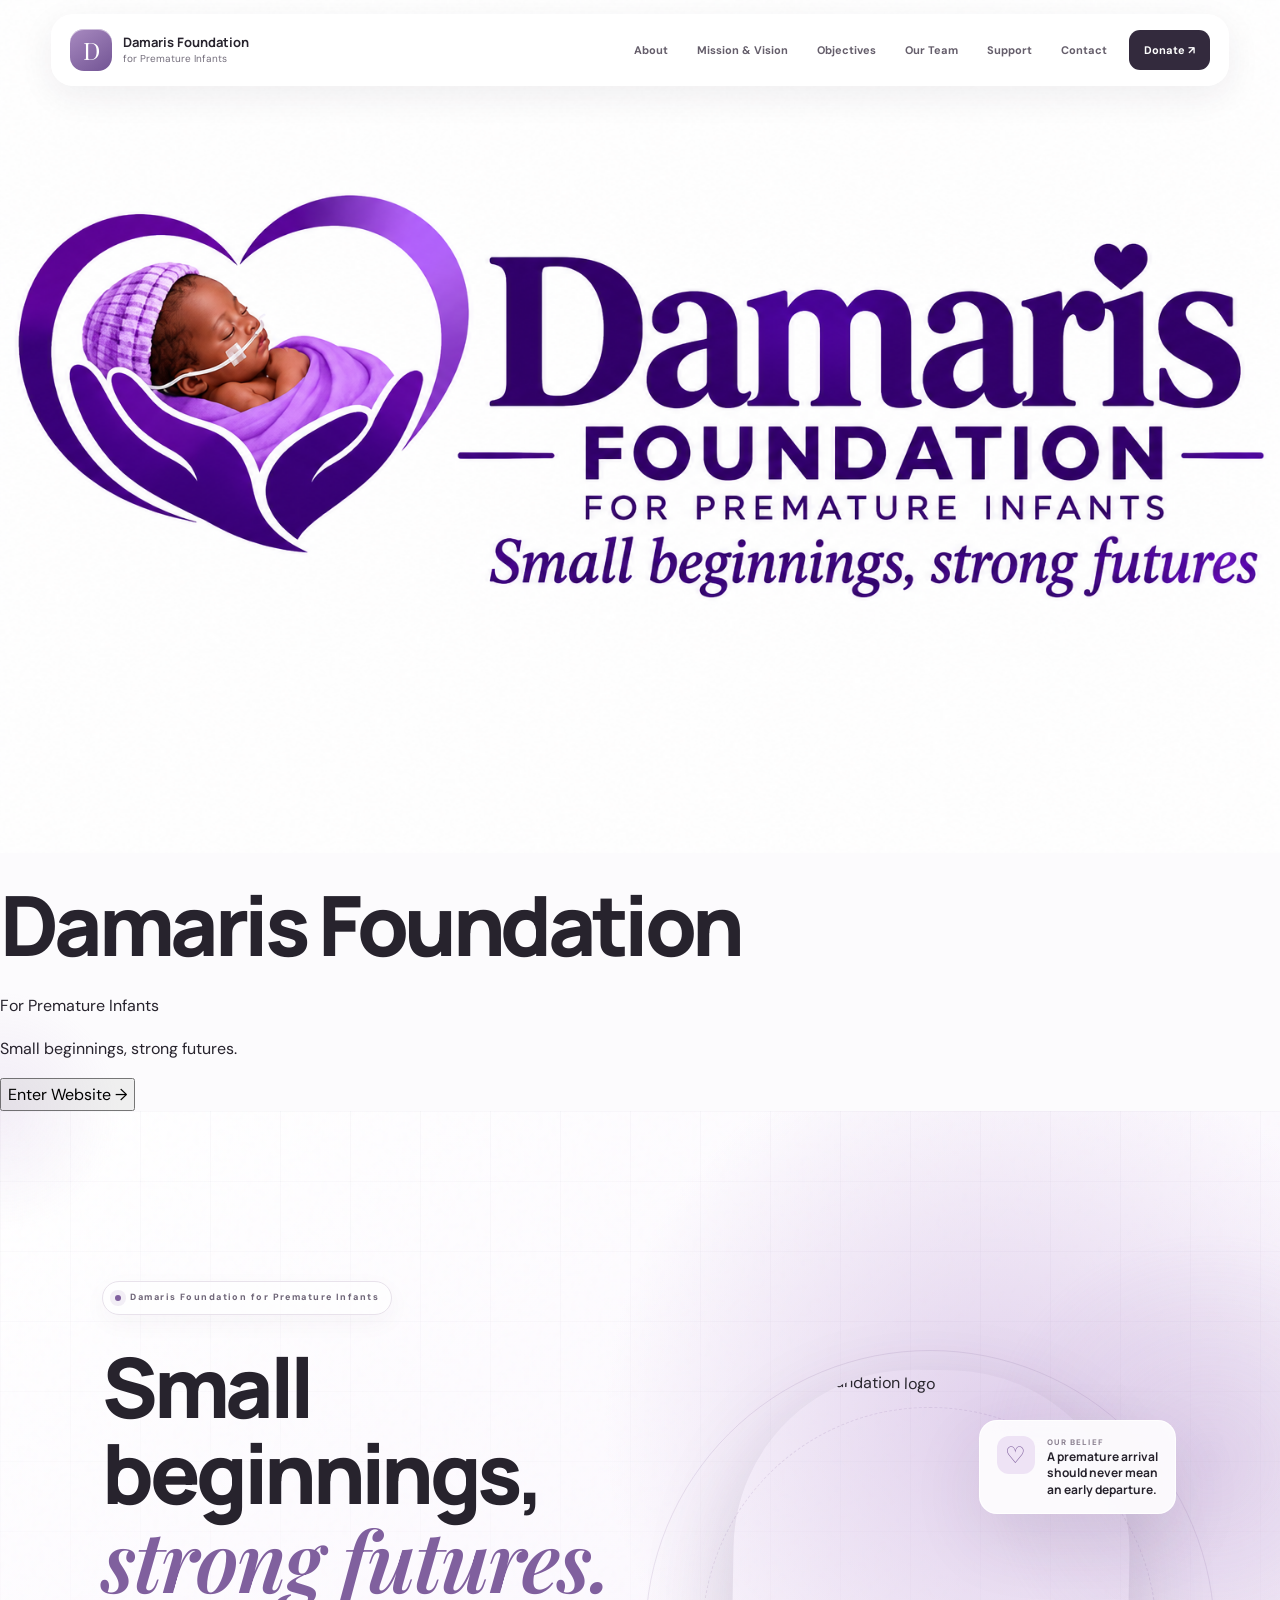
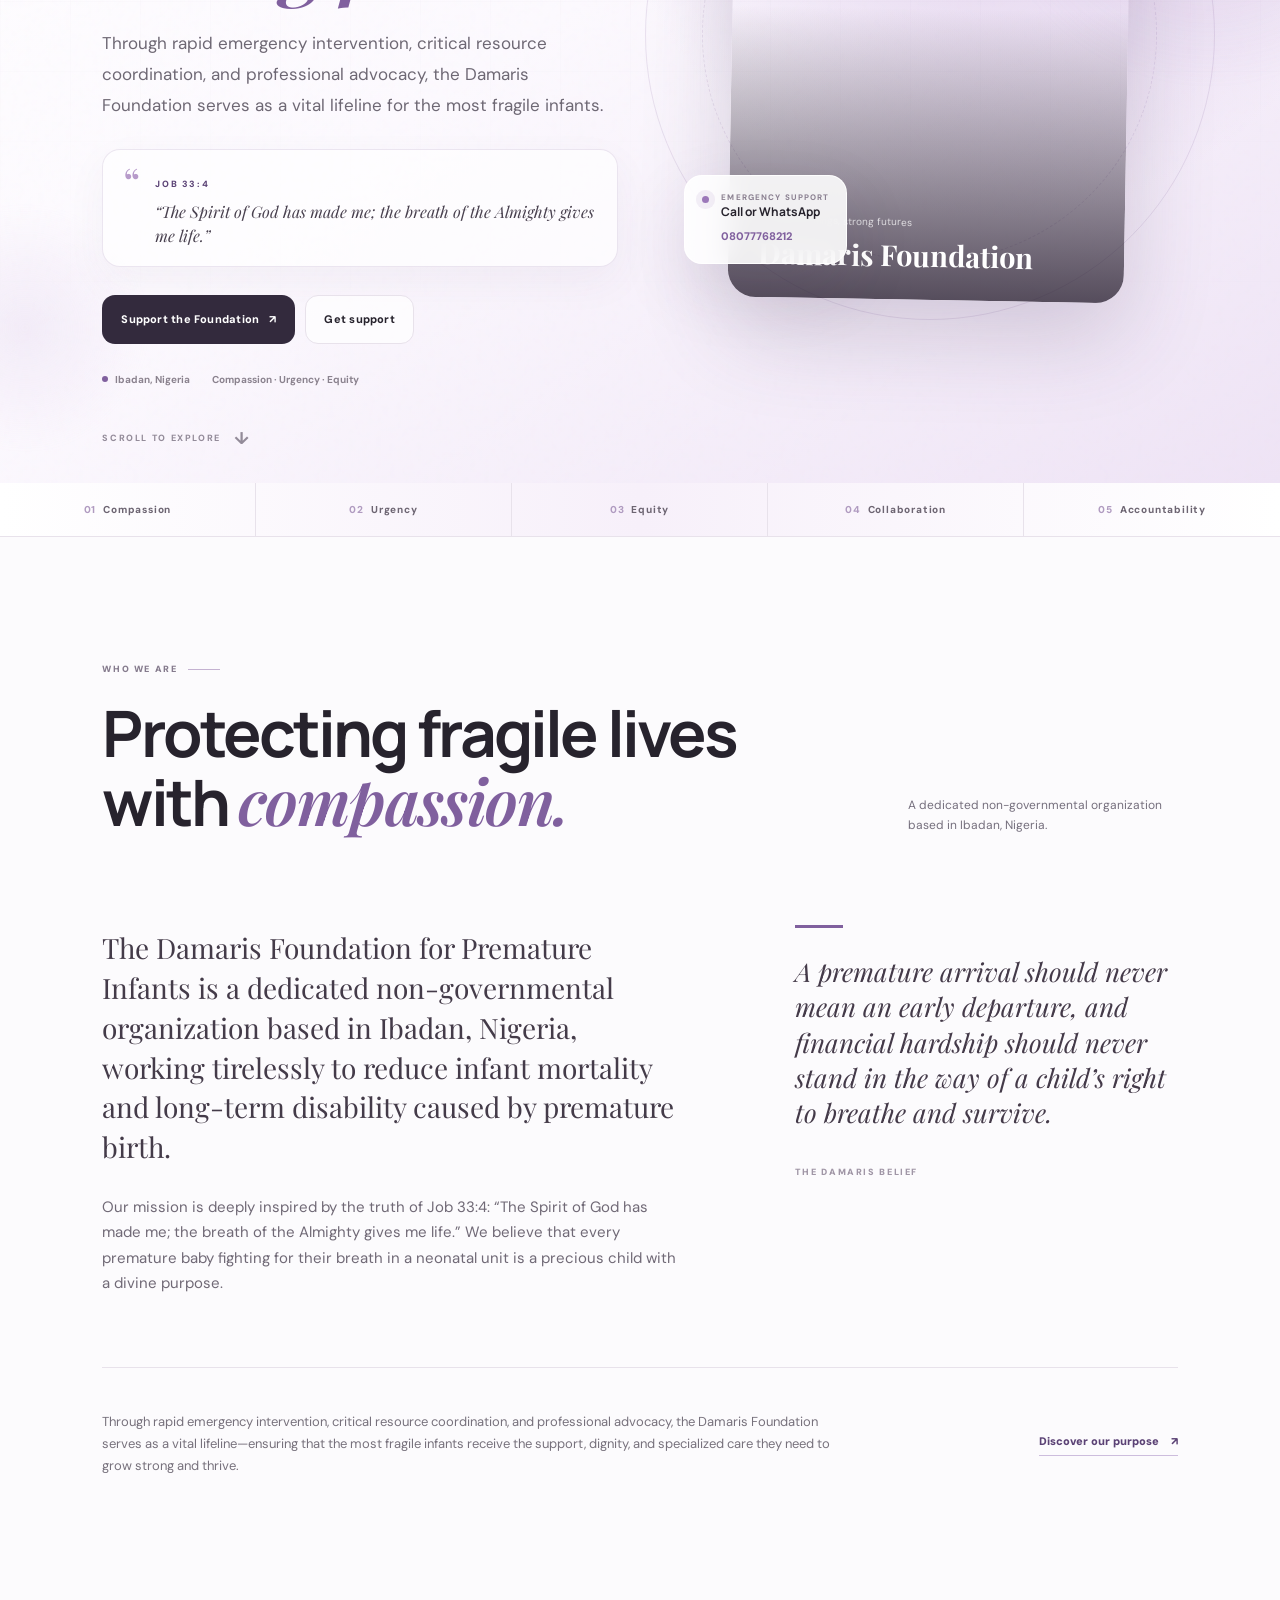
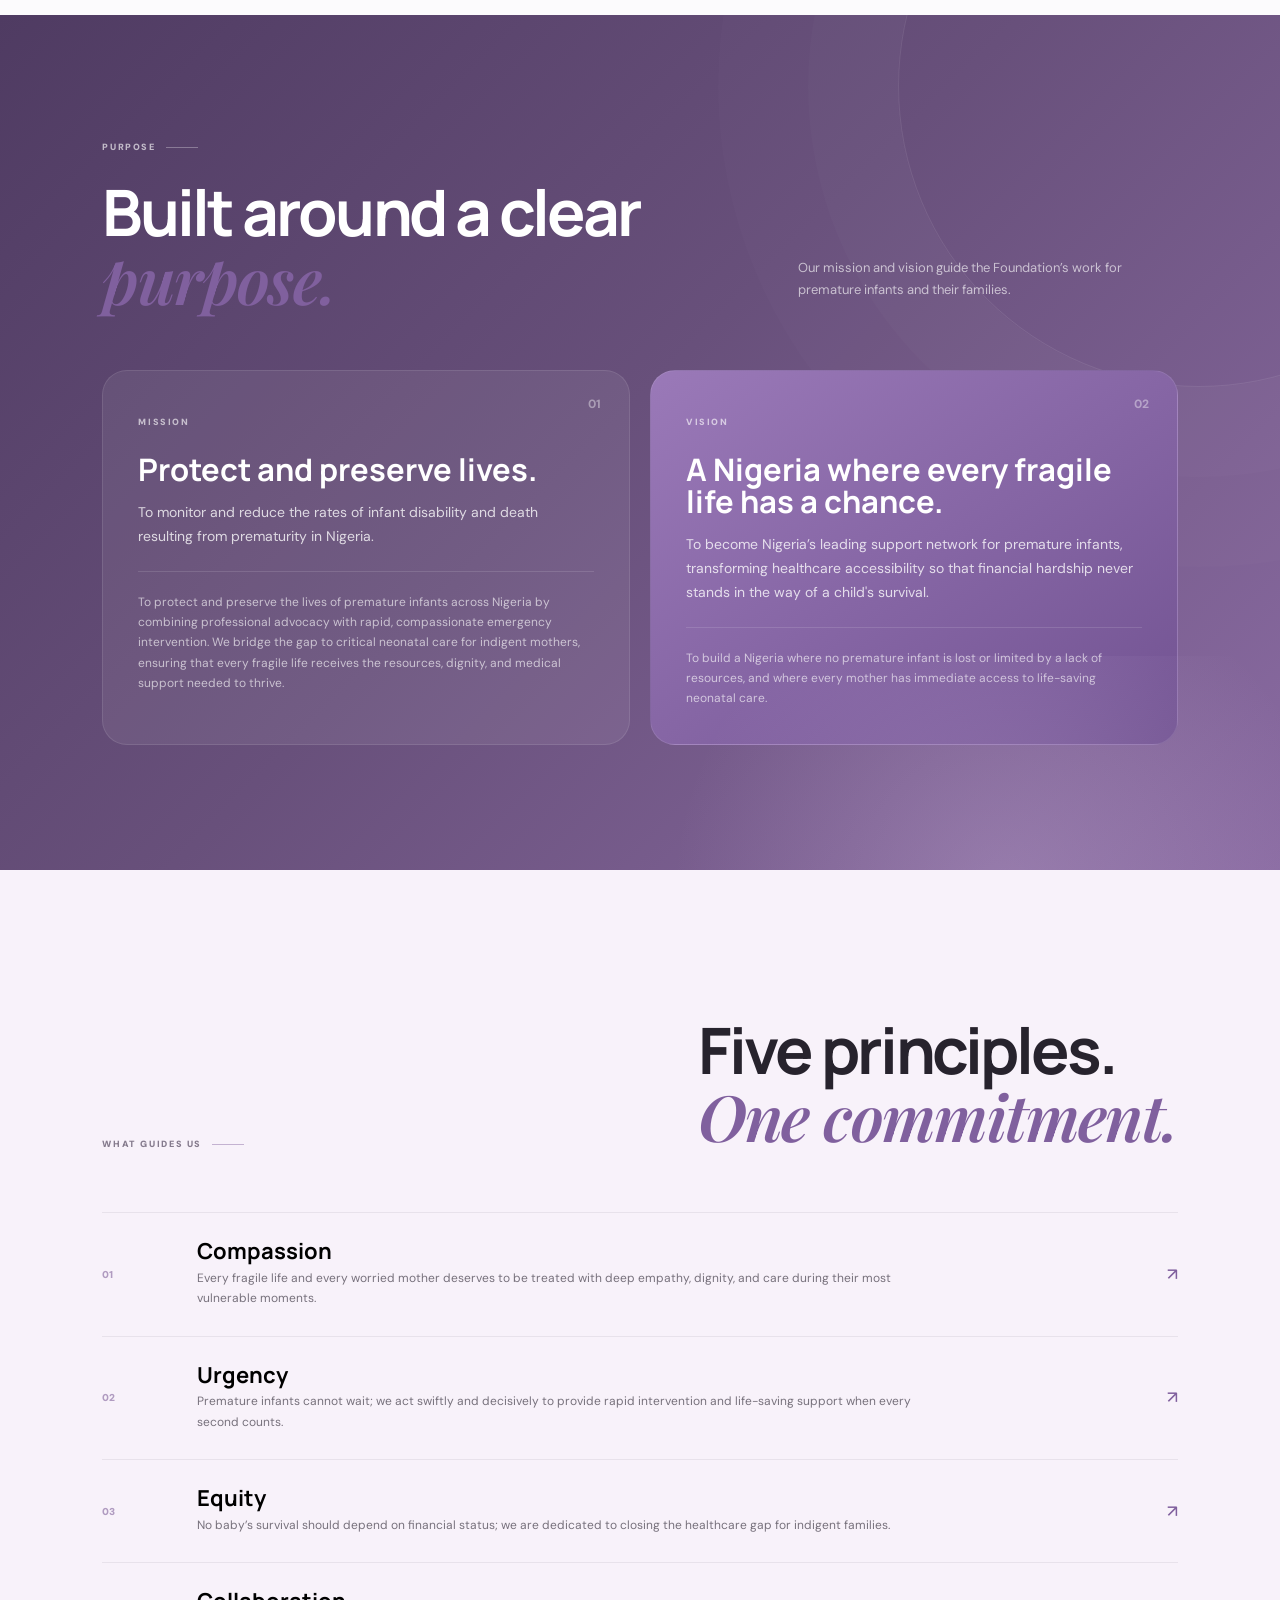
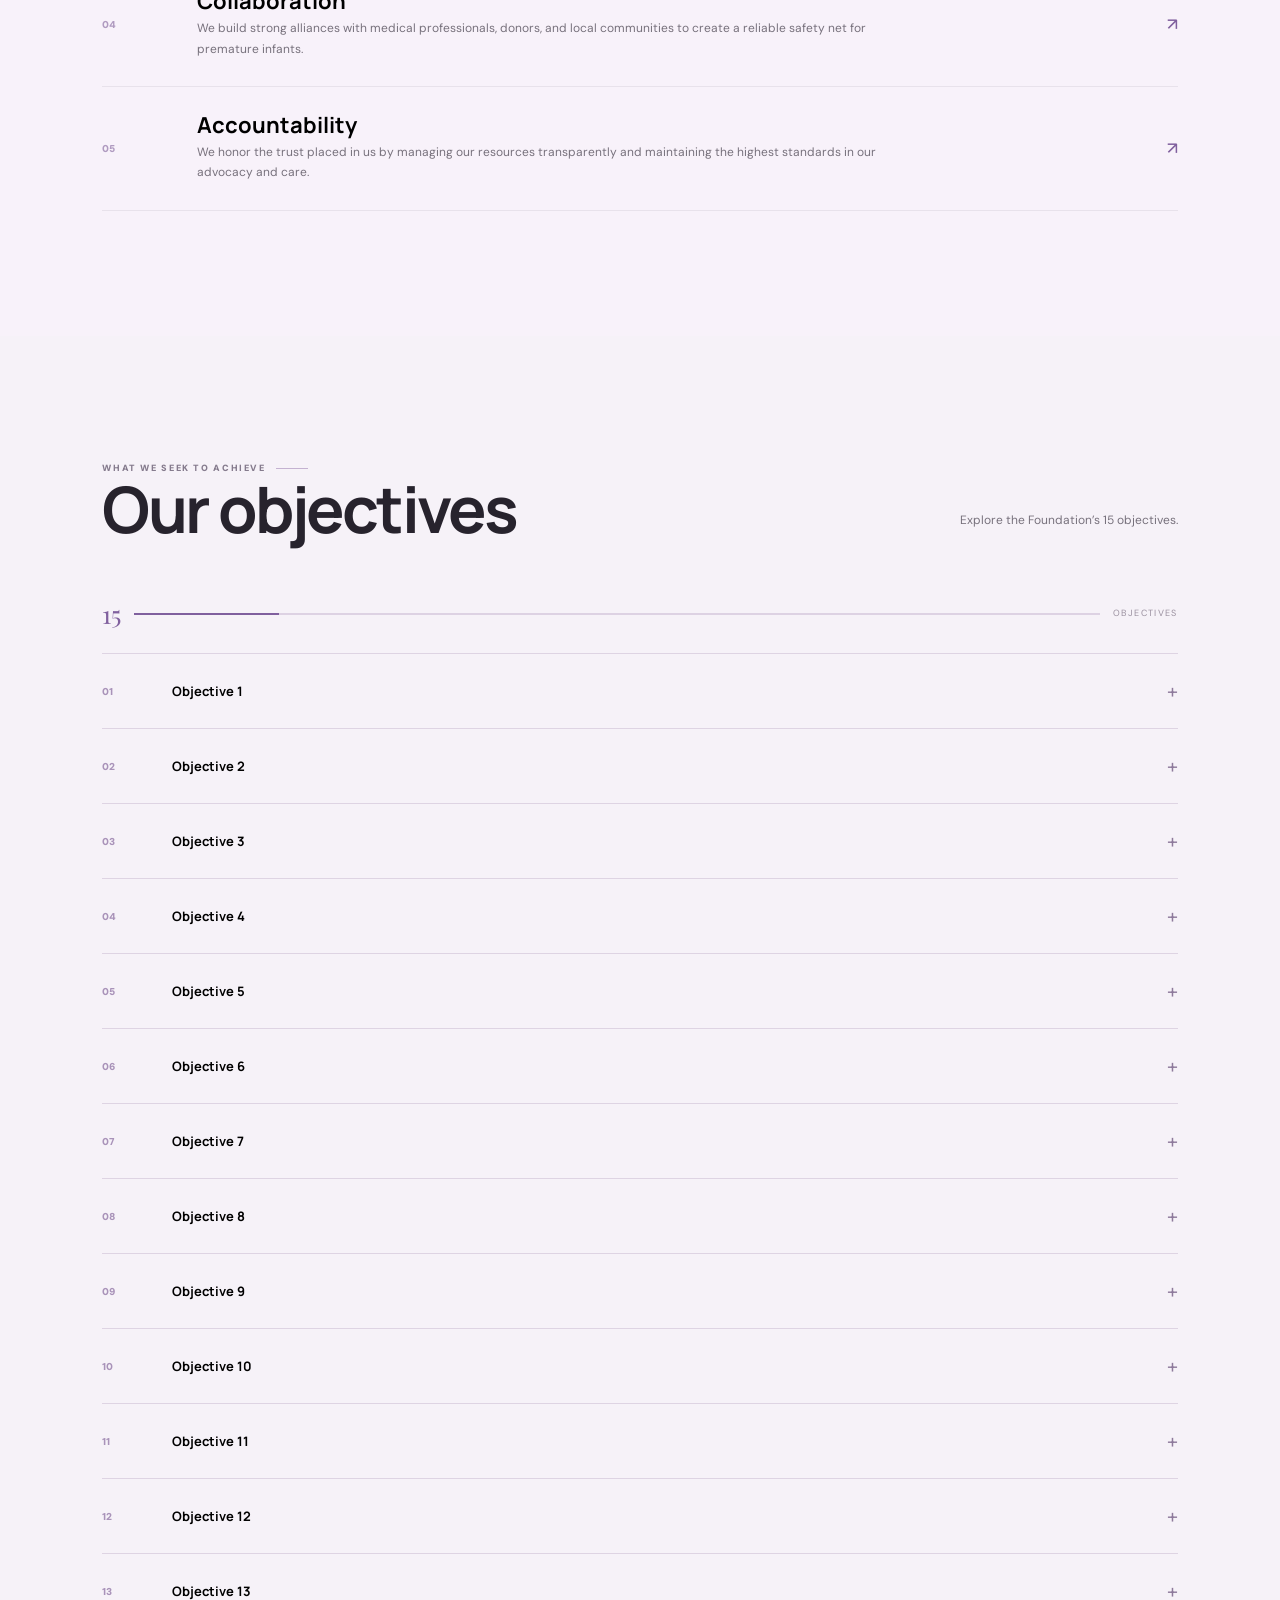
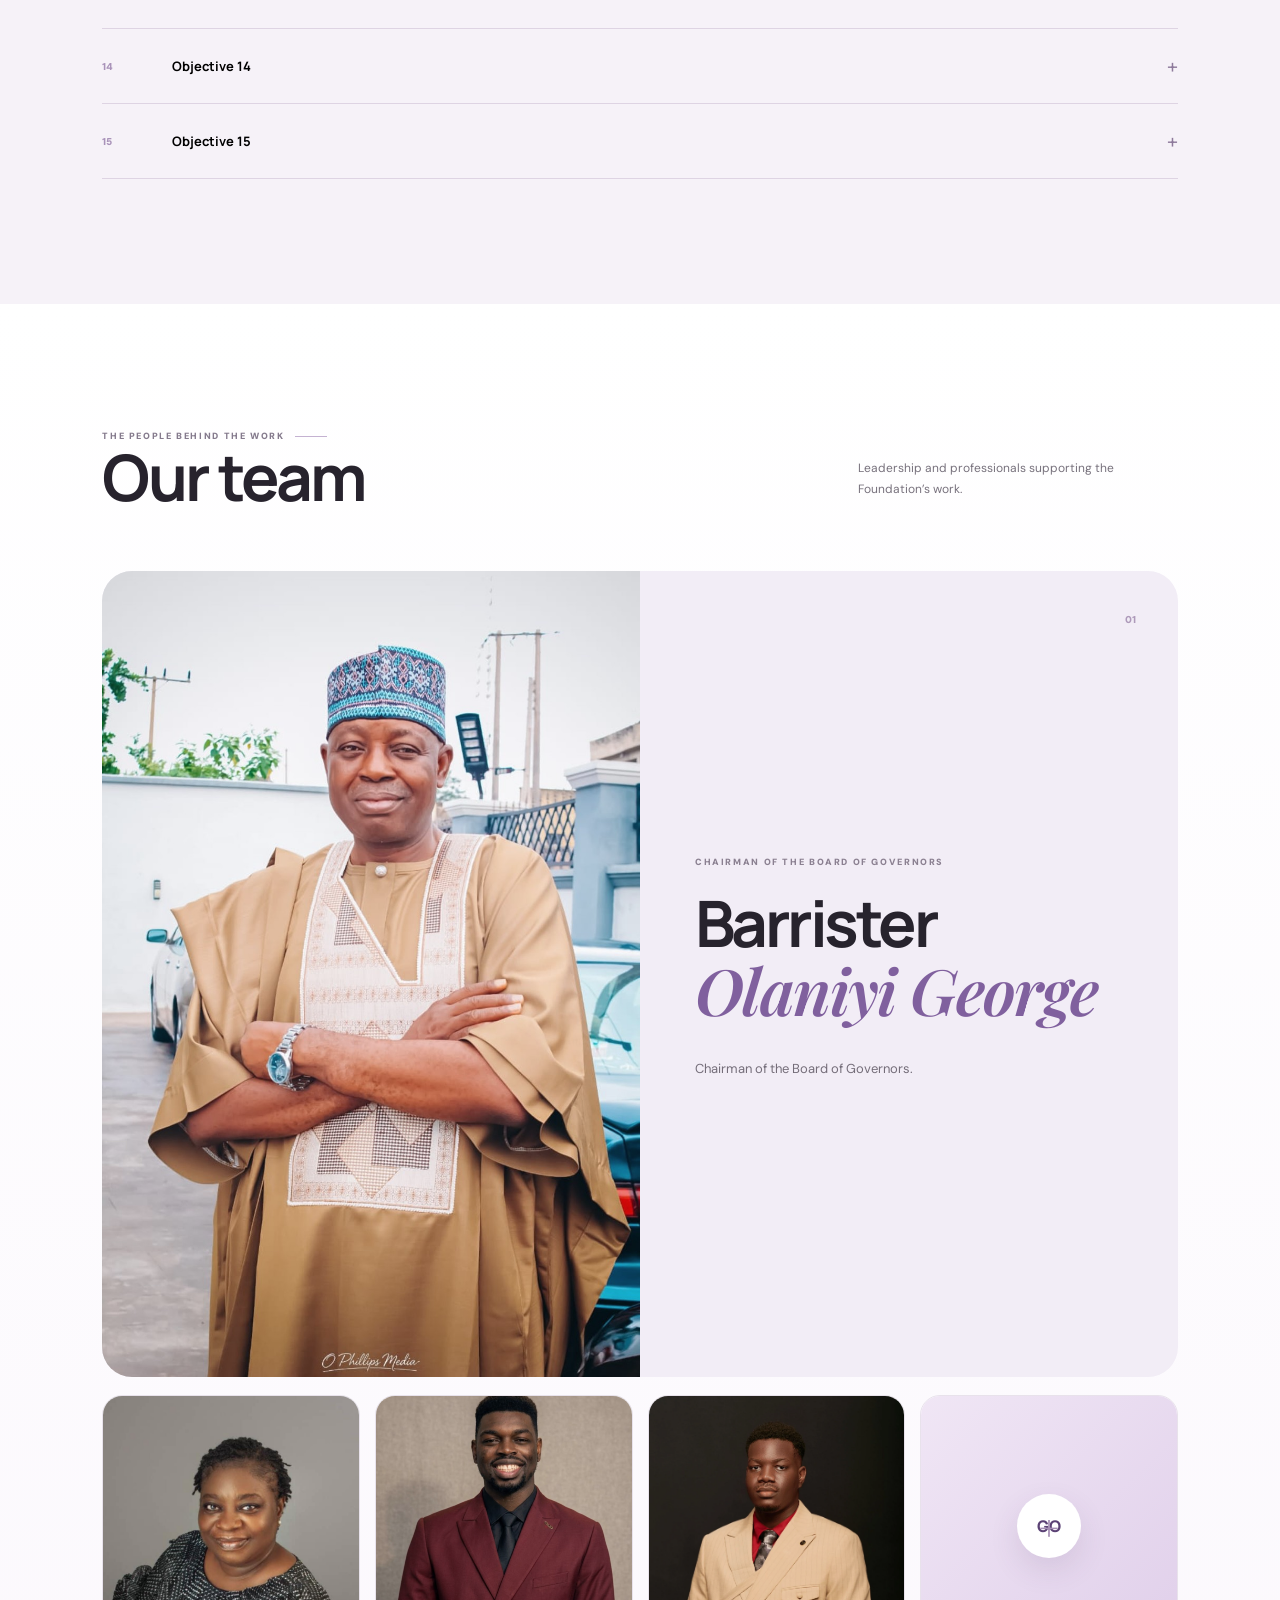
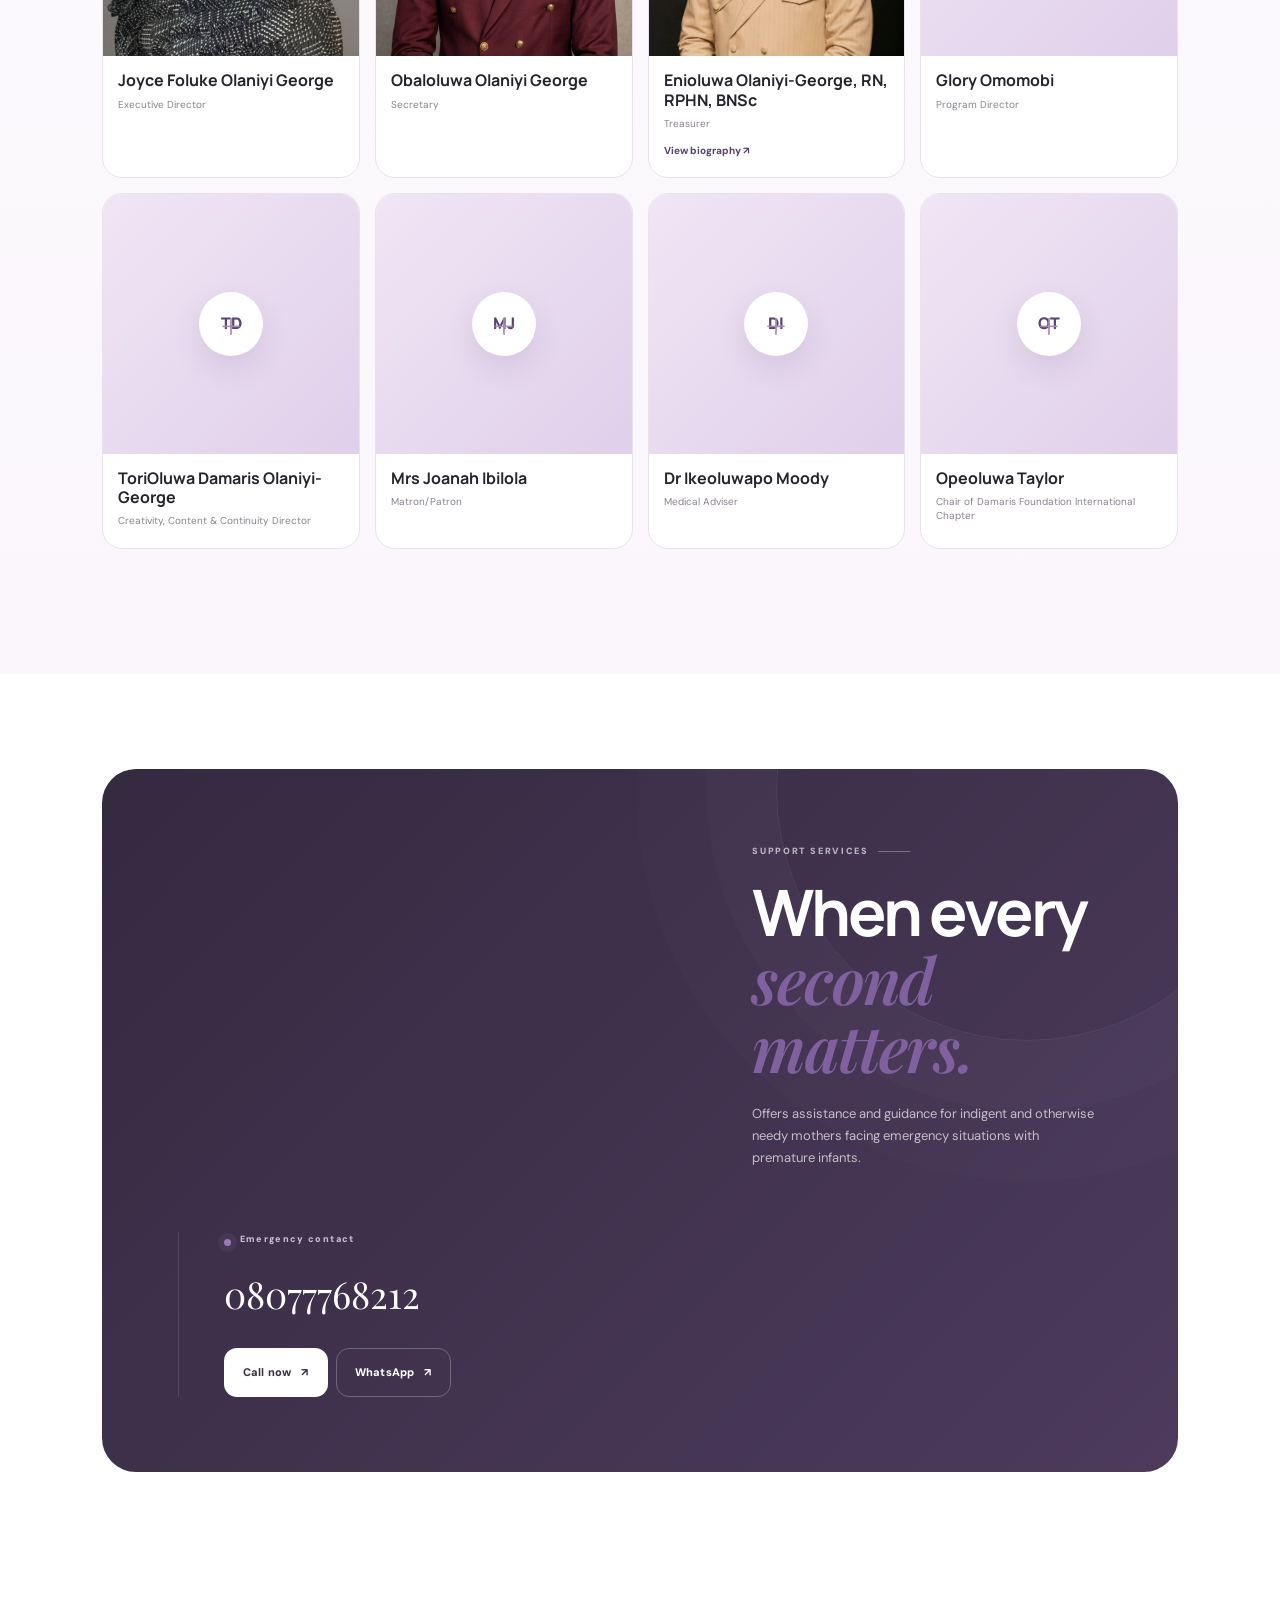
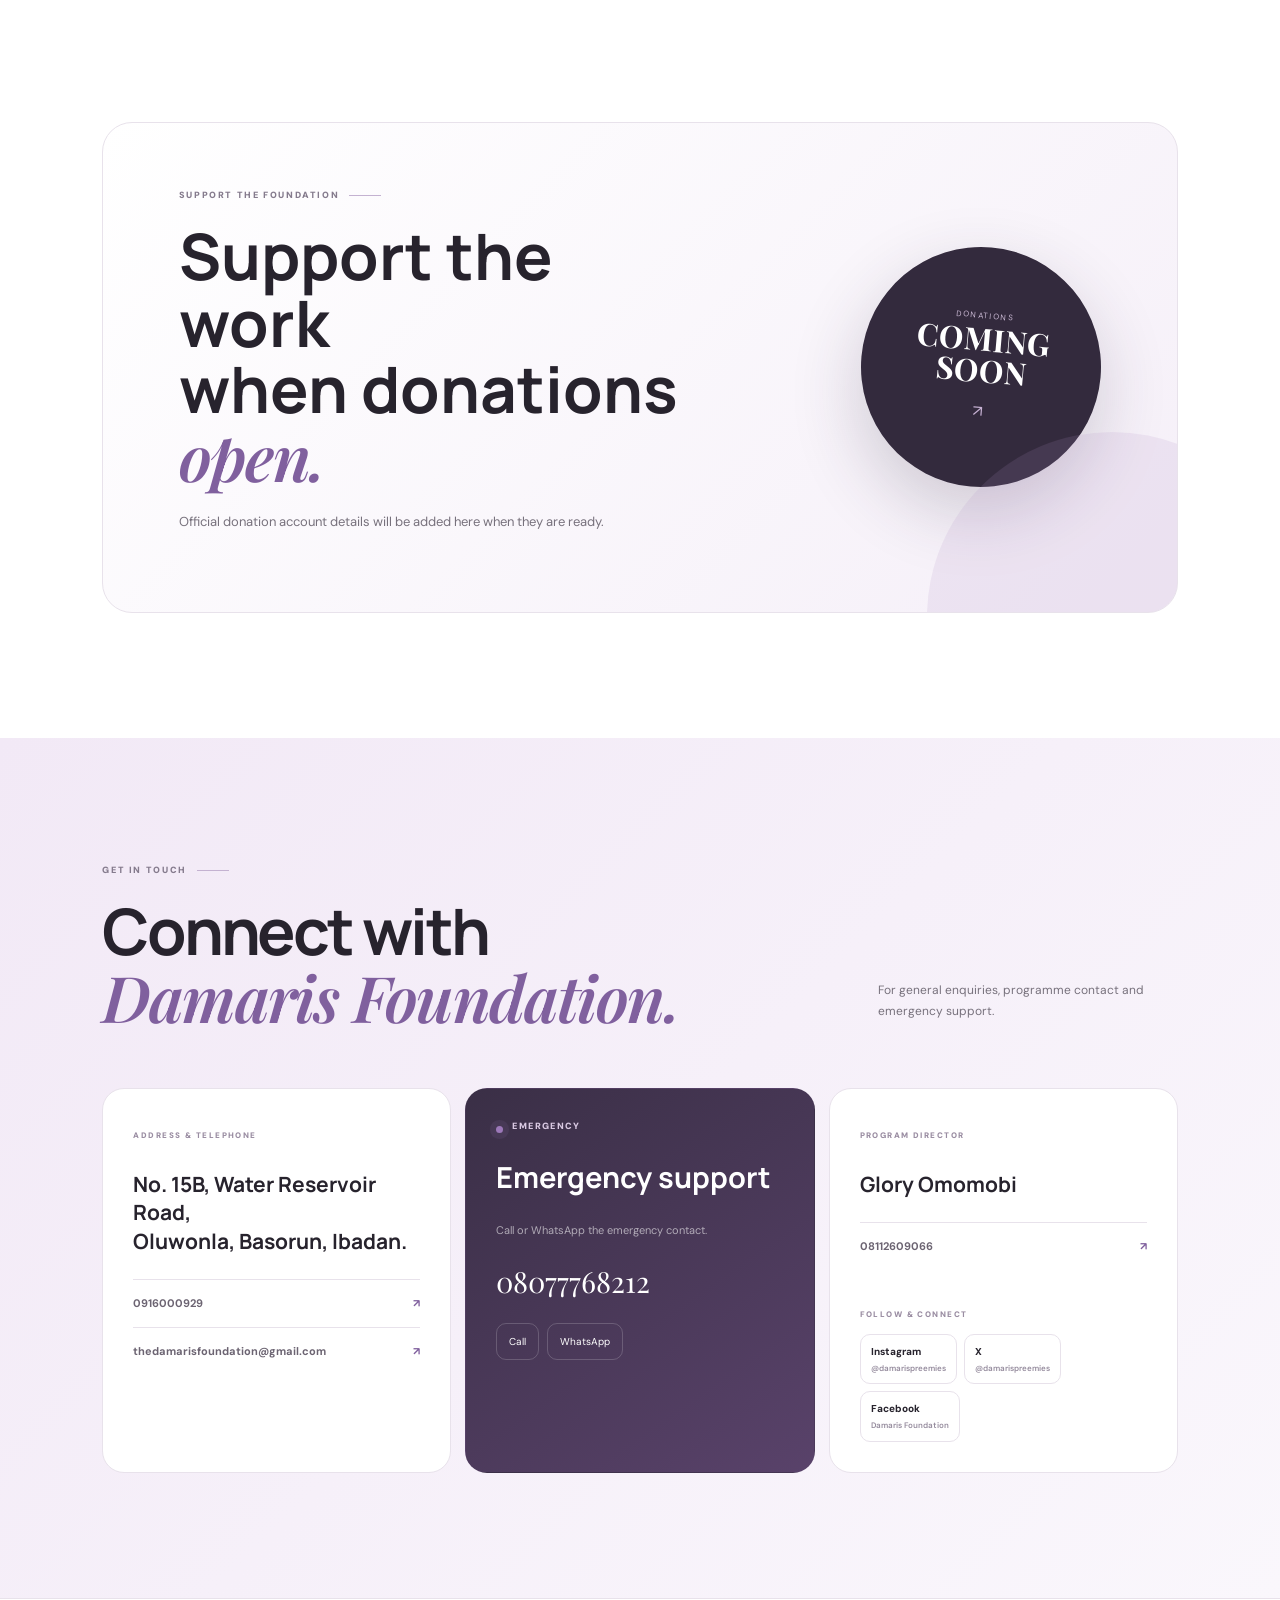
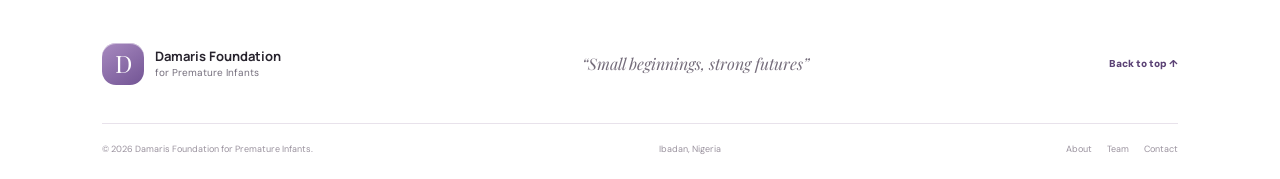
==== commit 87d1a876: "Update index.html" ====
--- a/index.html
+++ b/index.html
@@ -12,7 +12,32 @@
 <link rel="stylesheet" href="style.css">
 </head>
 <body>
-<div class="progress" id="progress"></div><div class="cursor-glow" id="cursorGlow"></div>
+
+<div class="welcome-screen" id="welcomeScreen">
+  <div class="welcome-content">
+
+    <img
+      src="file_00000000c2e4821084c634d9afd5cbf8.png"
+      alt="Damaris Foundation for Premature Infants logo"
+      class="welcome-logo"
+    >
+
+    <h1>Damaris Foundation</h1>
+    <p class="welcome-subtitle">For Premature Infants</p>
+
+    <div class="welcome-line"></div>
+
+    <p class="welcome-motto">Small beginnings, strong futures.</p>
+
+    <button class="welcome-enter" id="welcomeEnter">
+      Enter Website <span>→</span>
+    </button>
+
+  </div>
+</div>
+
+<div class="progress" id="progress"></div>
+<div class="cursor-glow" id="cursorGlow"></div>
 <header class="site-header" id="top">
   <a class="brand" href="#home" aria-label="Damaris Foundation home"><span class="brand-mark"><span>D</span></span><span><strong>Damaris Foundation</strong><small>for Premature Infants</small></span></a>
   <button class="menu-toggle" aria-label="Open navigation" aria-expanded="false"><span></span><span></span></button>
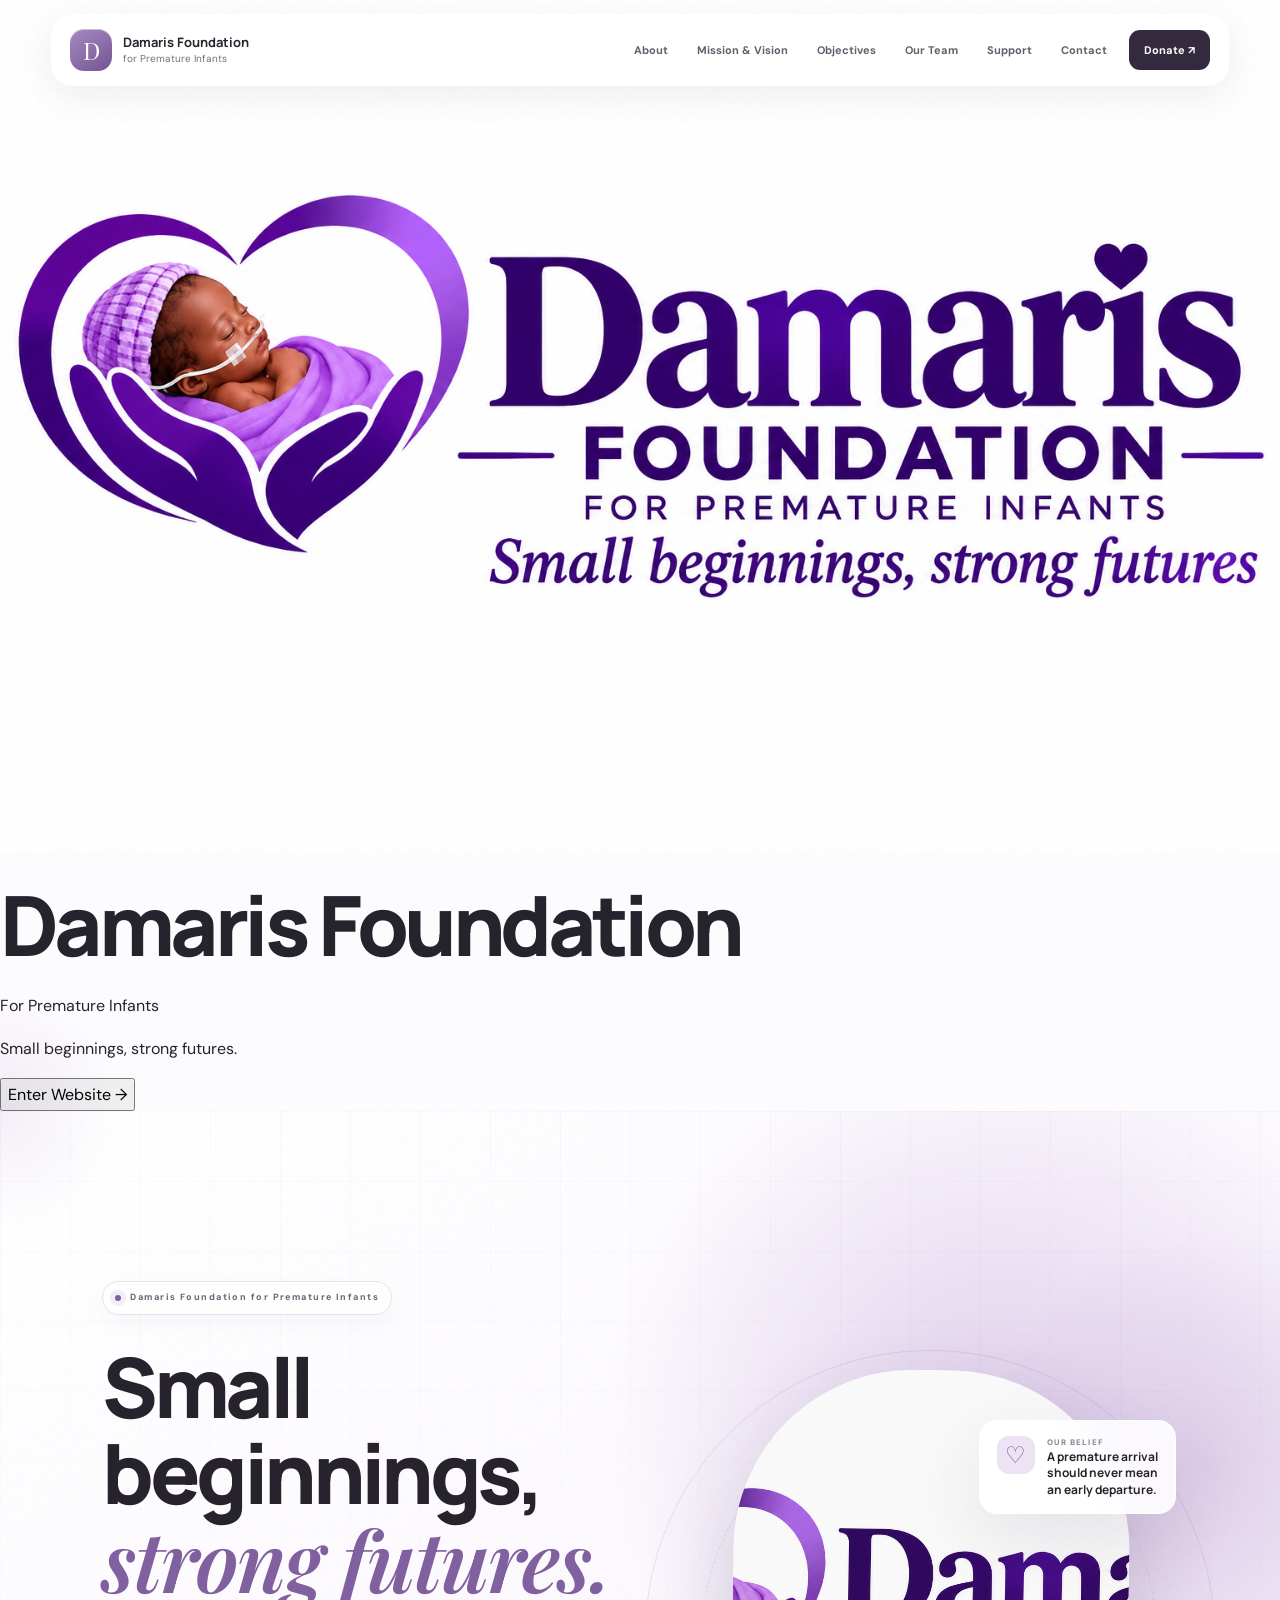
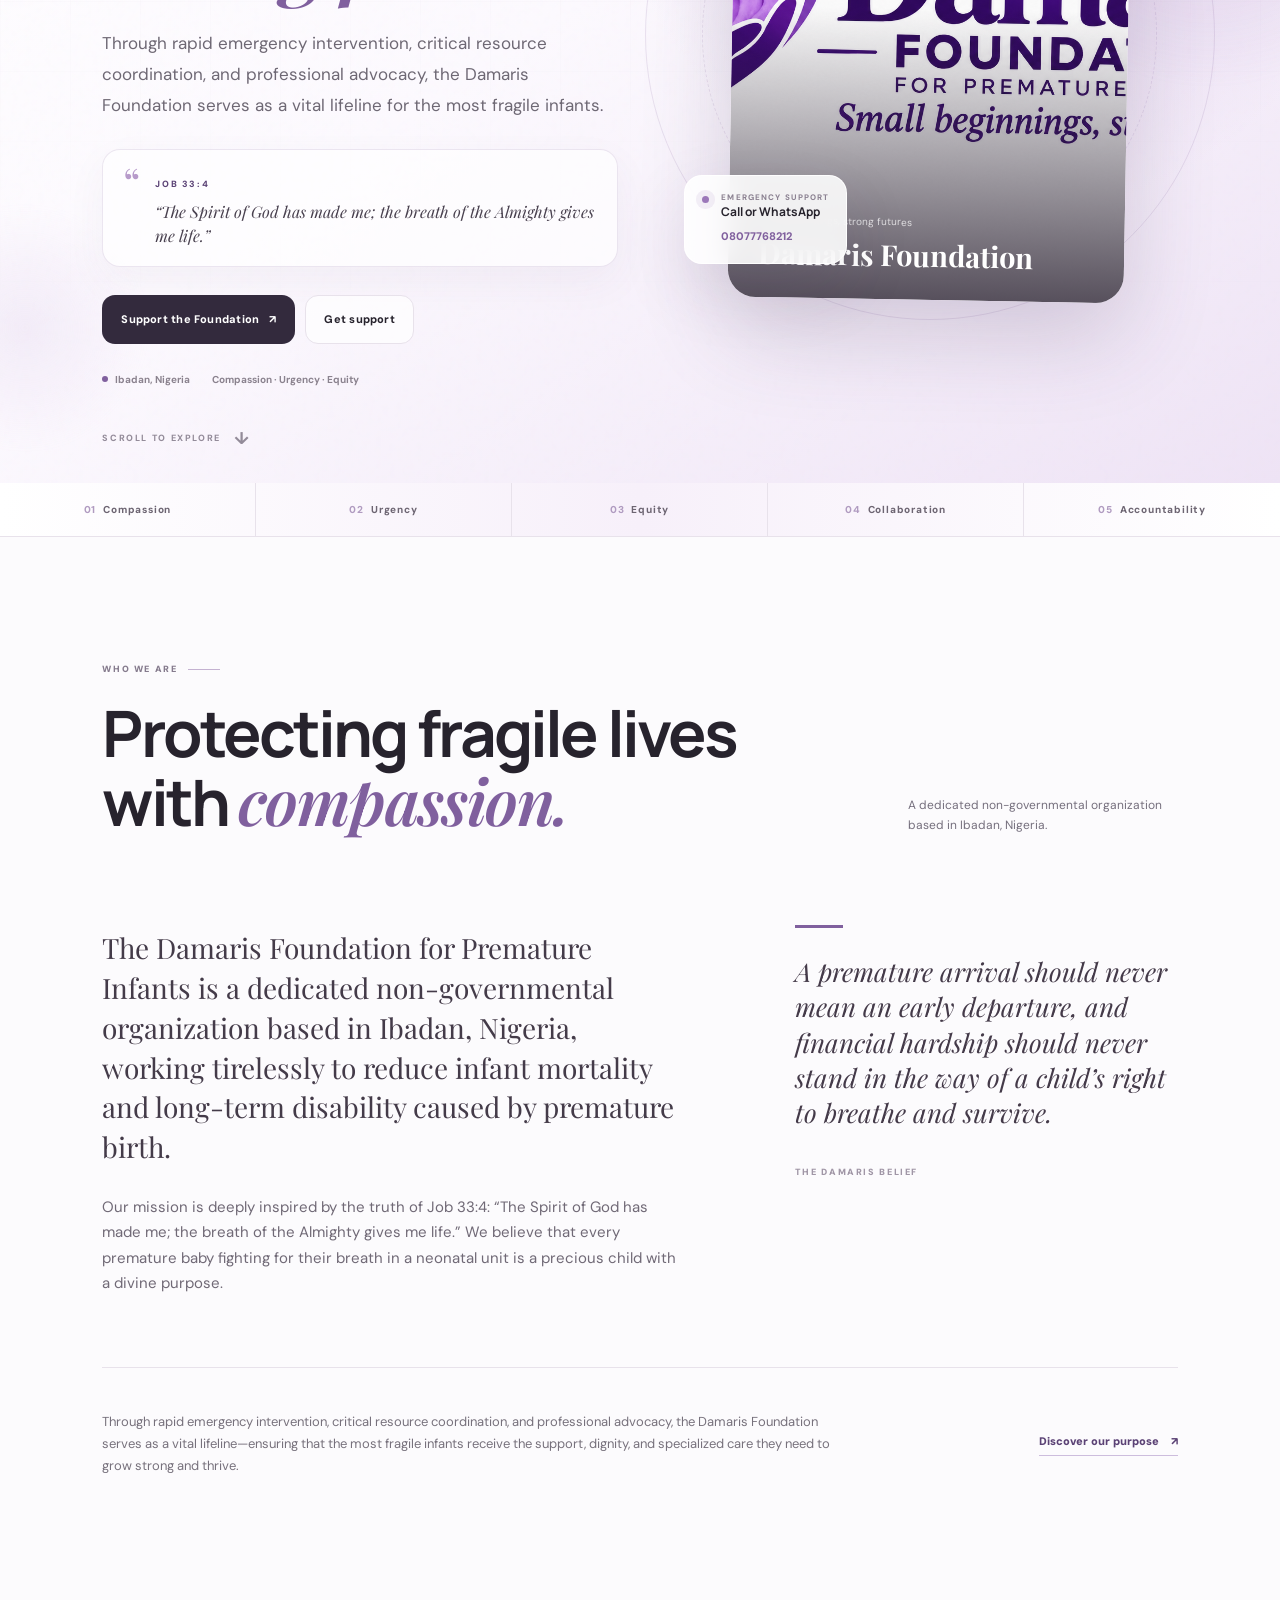
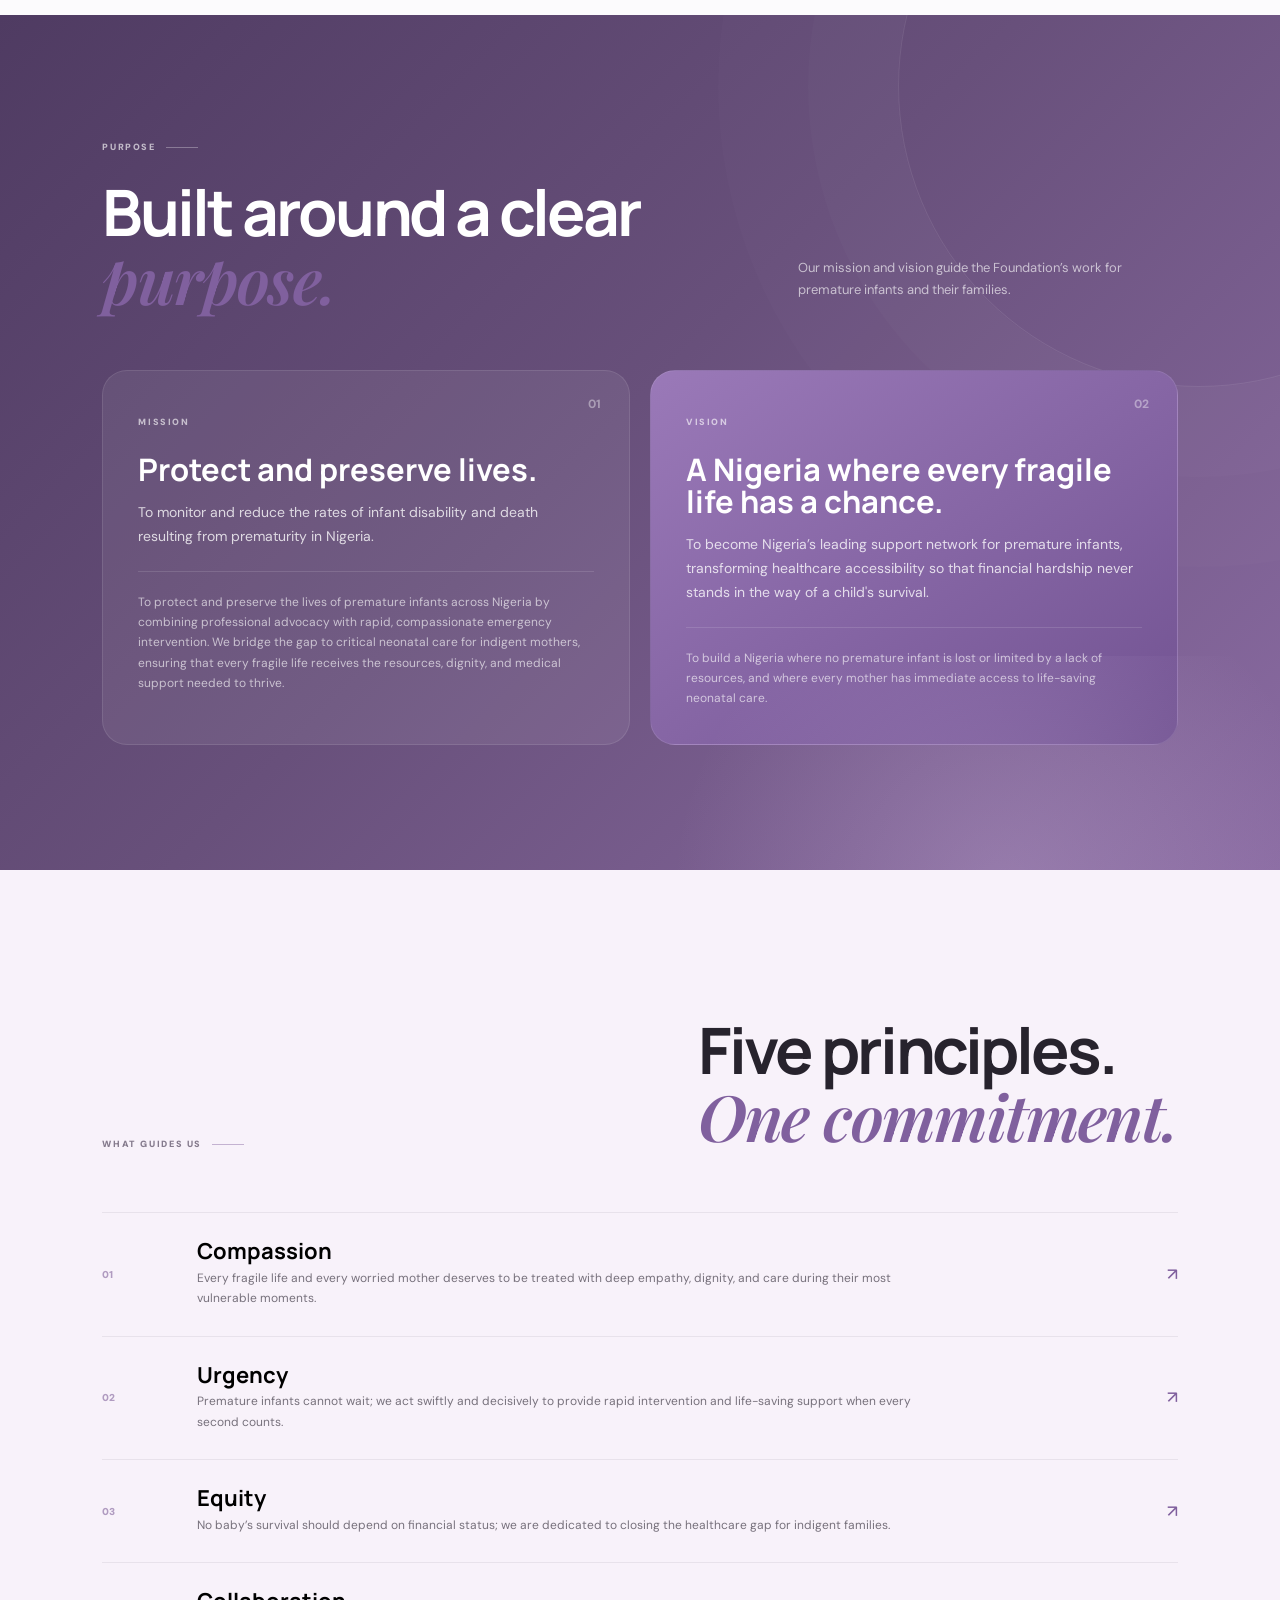
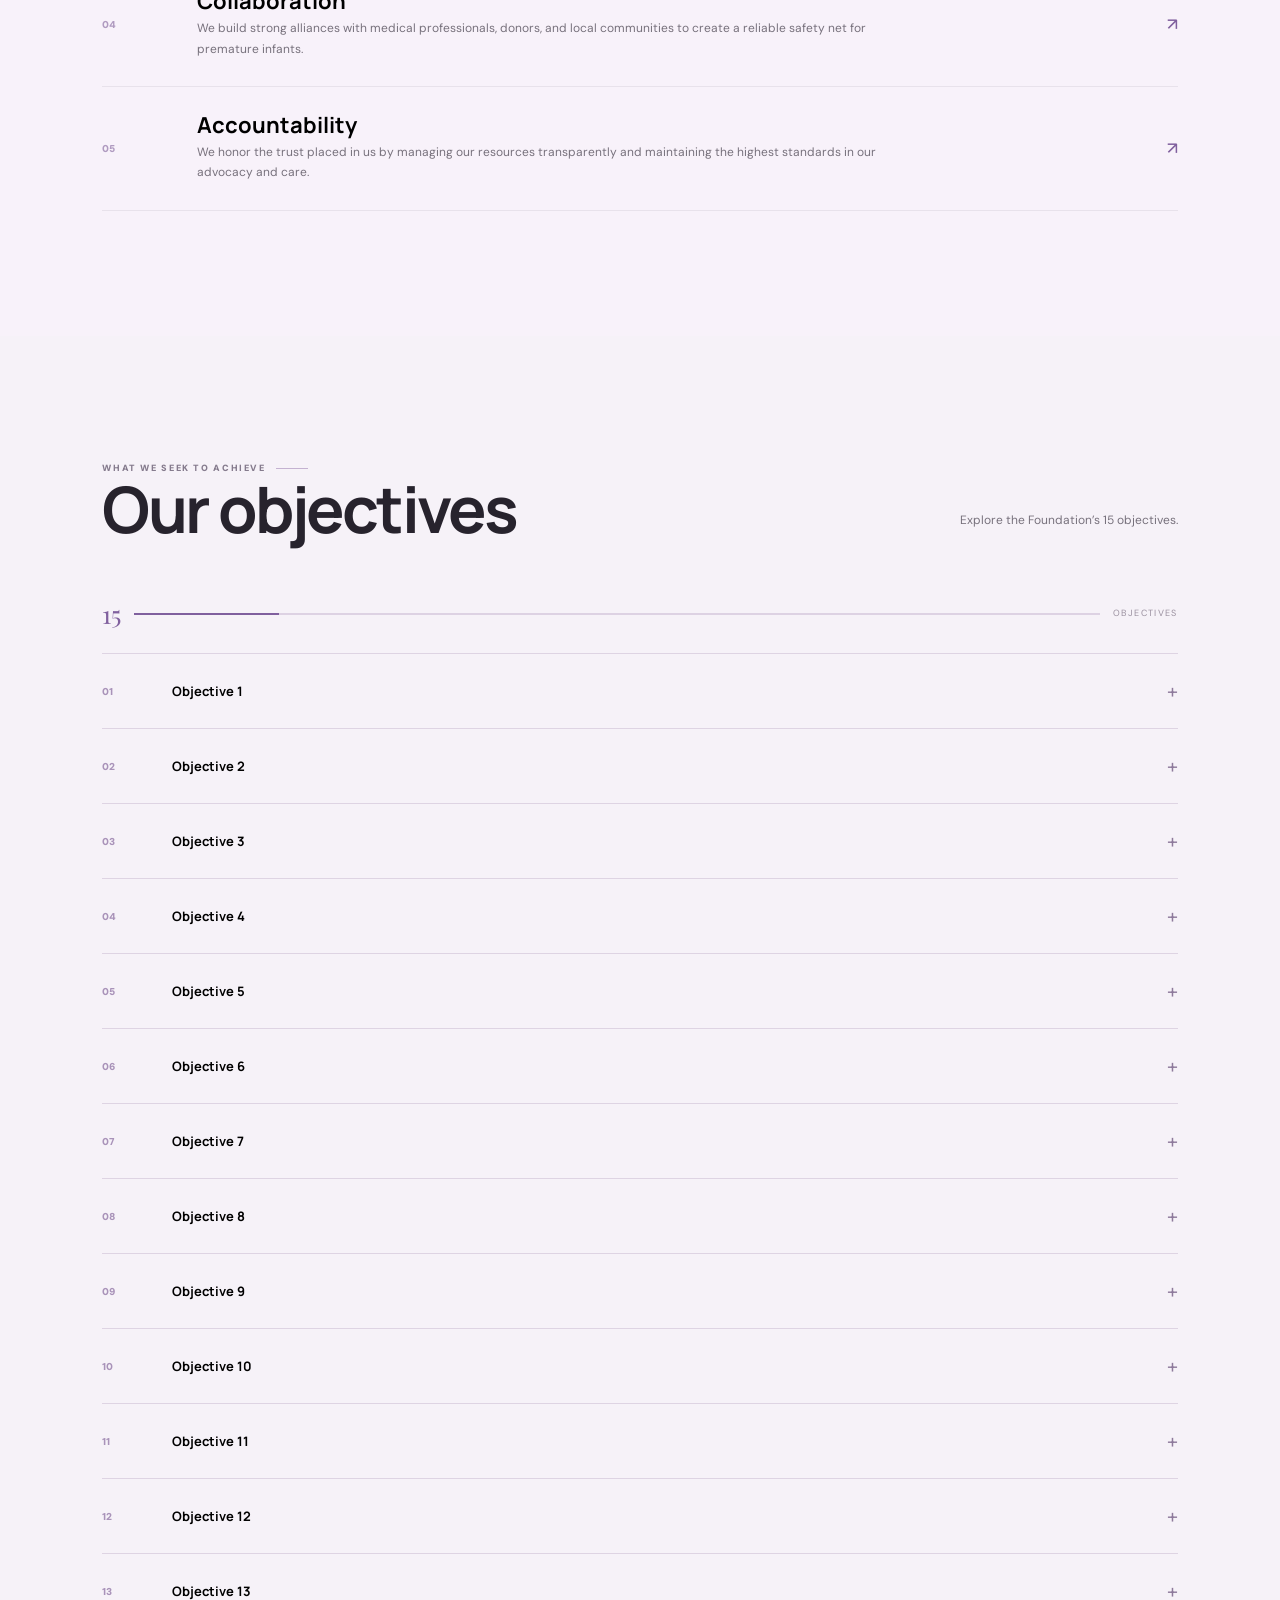
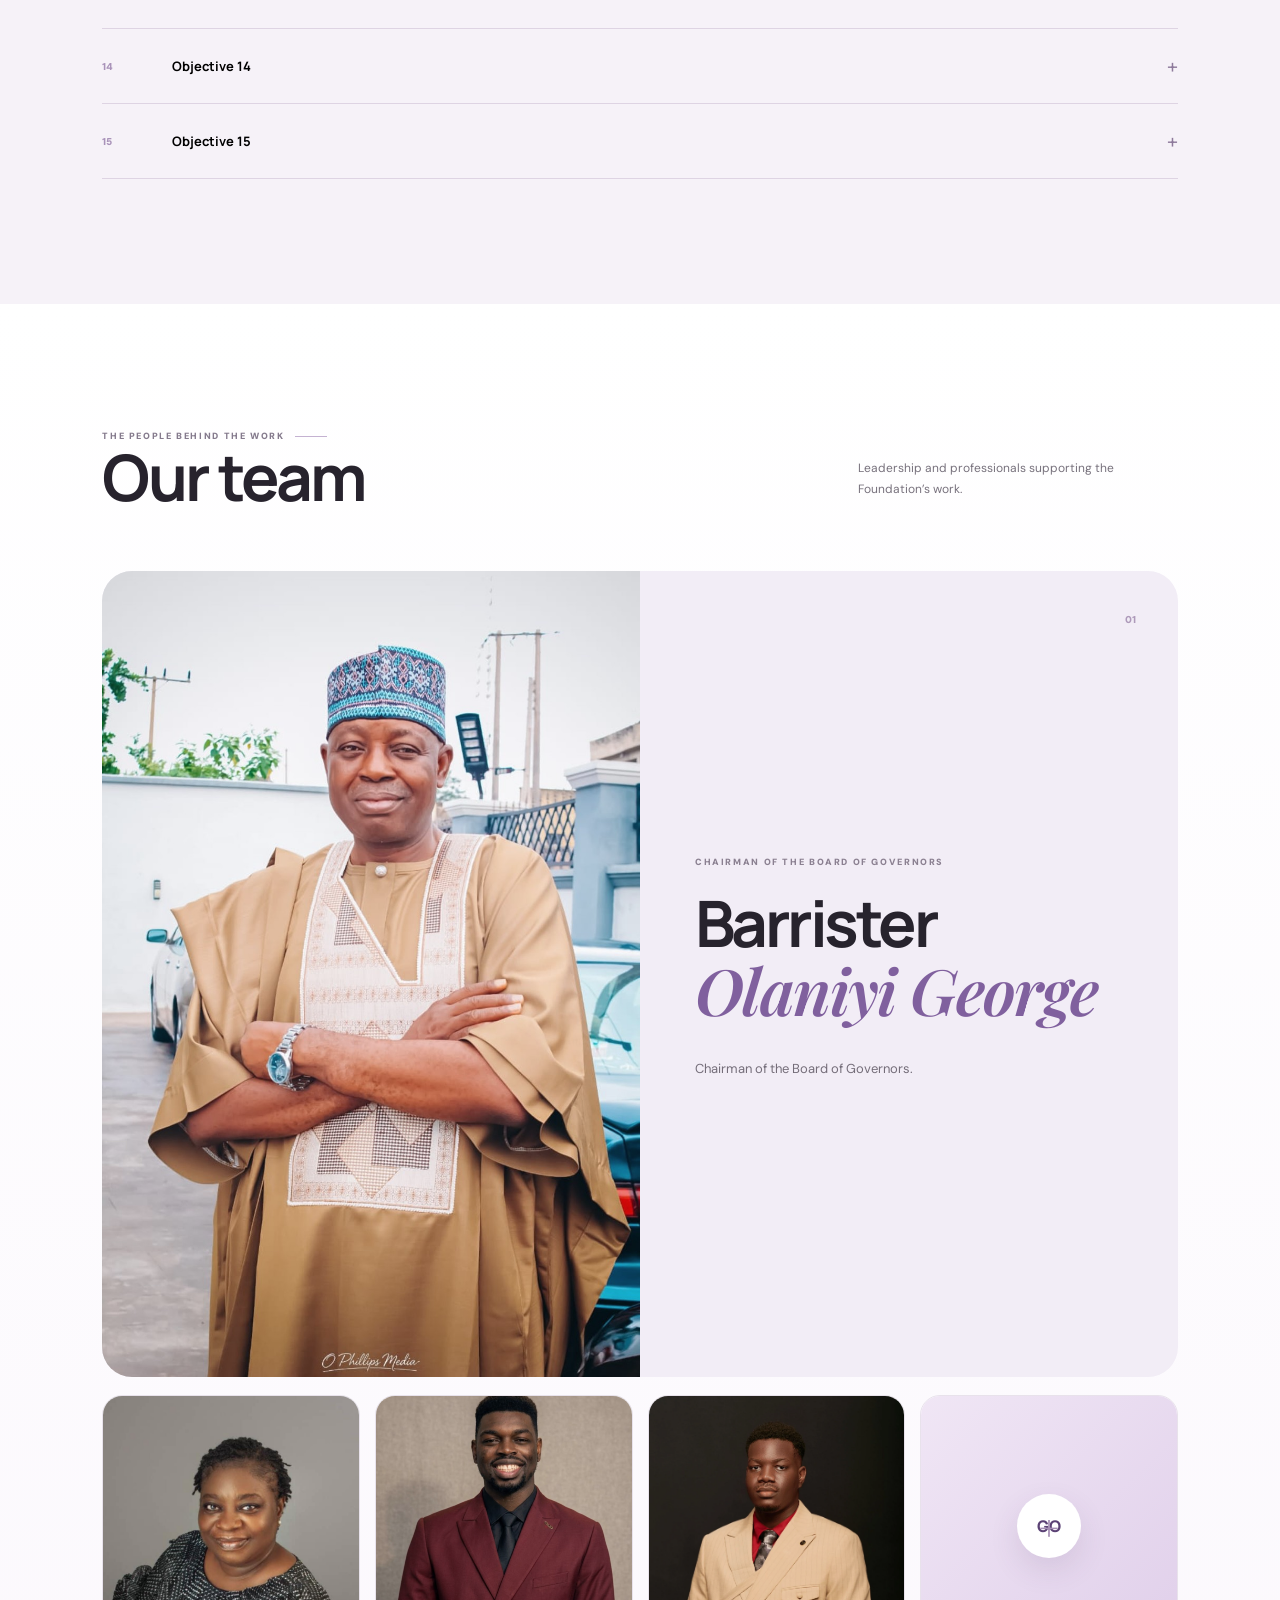
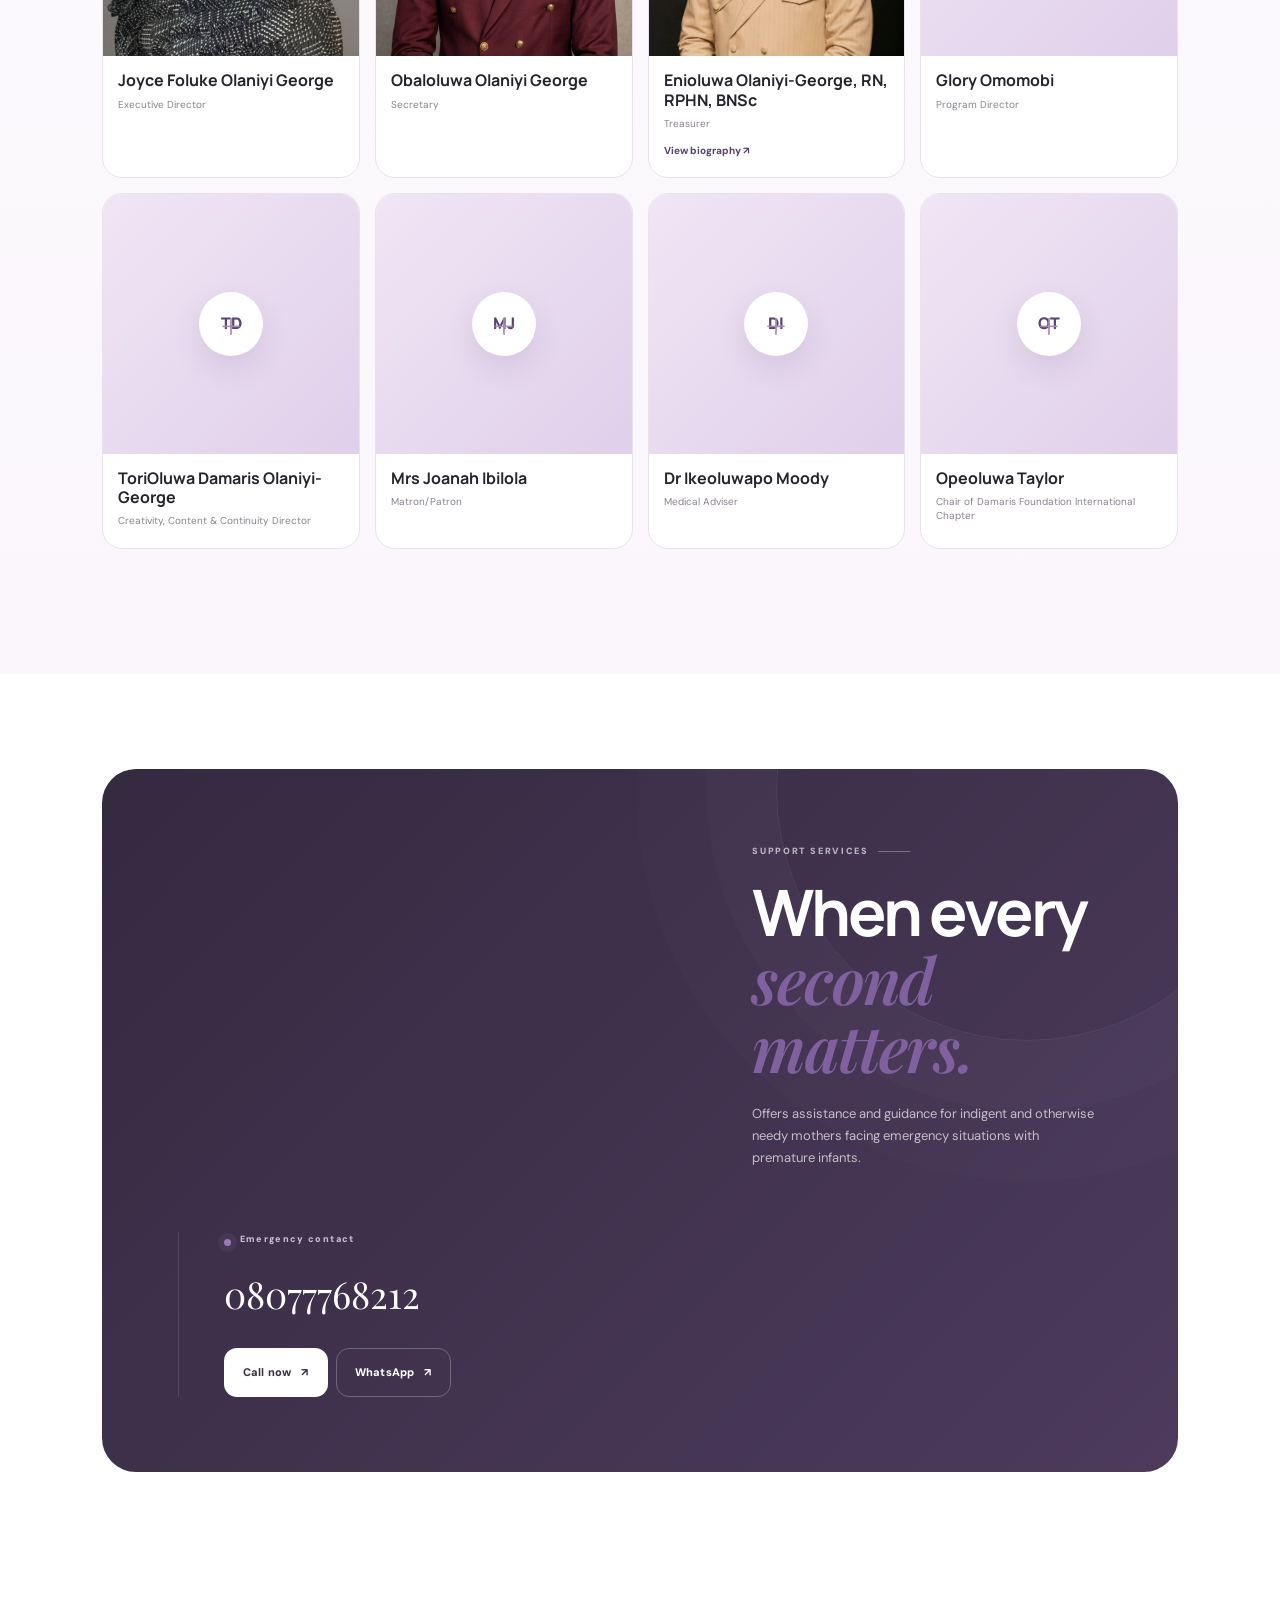
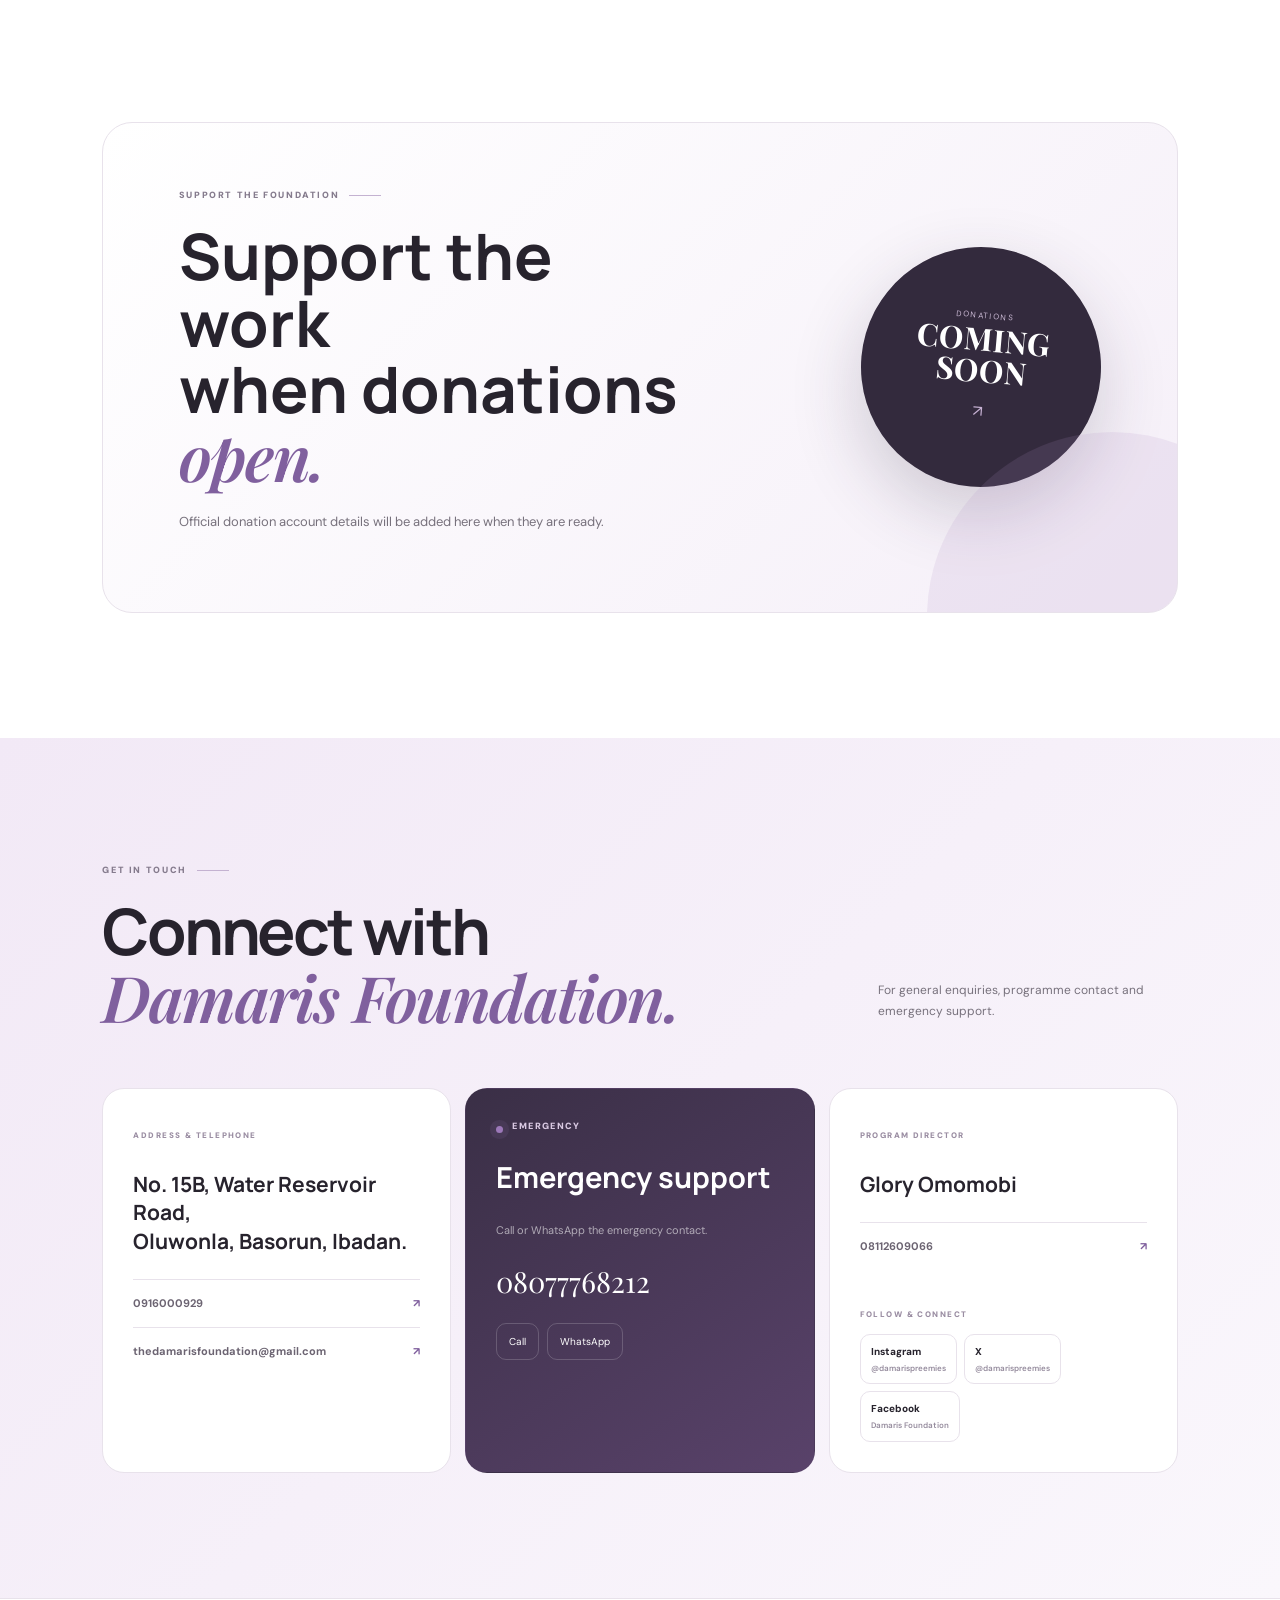
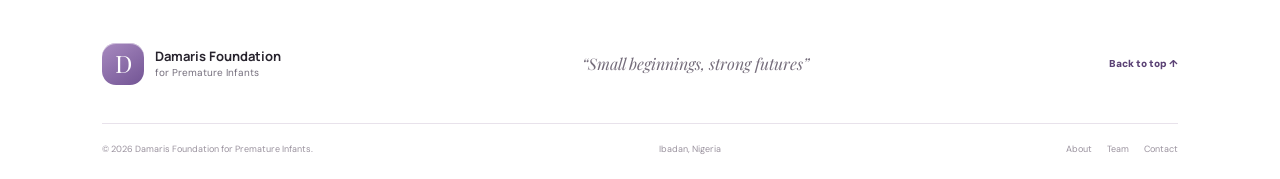
==== commit b9e00fab: "Update index.html" ====
--- a/index.html
+++ b/index.html
@@ -58,7 +58,7 @@
   </div>
   <div class="hero-stage reveal delay-2">
     <div class="stage-ring ring-one"></div><div class="stage-ring ring-two"></div>
-    <div class="stage-card main-stage-card"><img src="assets/damaris-logo-mark.webp" alt="Damaris Foundation logo"><div class="stage-overlay"></div><div class="stage-caption"><span>Small beginnings, strong futures</span><strong>Damaris Foundation</strong></div></div>
+    <div class="stage-card main-stage-card"><img src="file_00000000c2e4821084c634d9afd5cbf8.png"alt="Damaris Foundation logo"><div class="stage-overlay"></div><div class="stage-caption"><span>Small beginnings, strong futures</span><strong>Damaris Foundation</strong></div></div>
     <div class="floating-card floating-top"><span class="mini-icon">♡</span><div><small>OUR BELIEF</small><strong>A premature arrival<br>should never mean<br>an early departure.</strong></div></div>
     <div class="floating-card floating-bottom"><span class="pulse-dot"></span><div><small>EMERGENCY SUPPORT</small><strong>Call or WhatsApp</strong><a href="tel:+2348077768212">08077768212</a></div></div>
   </div>
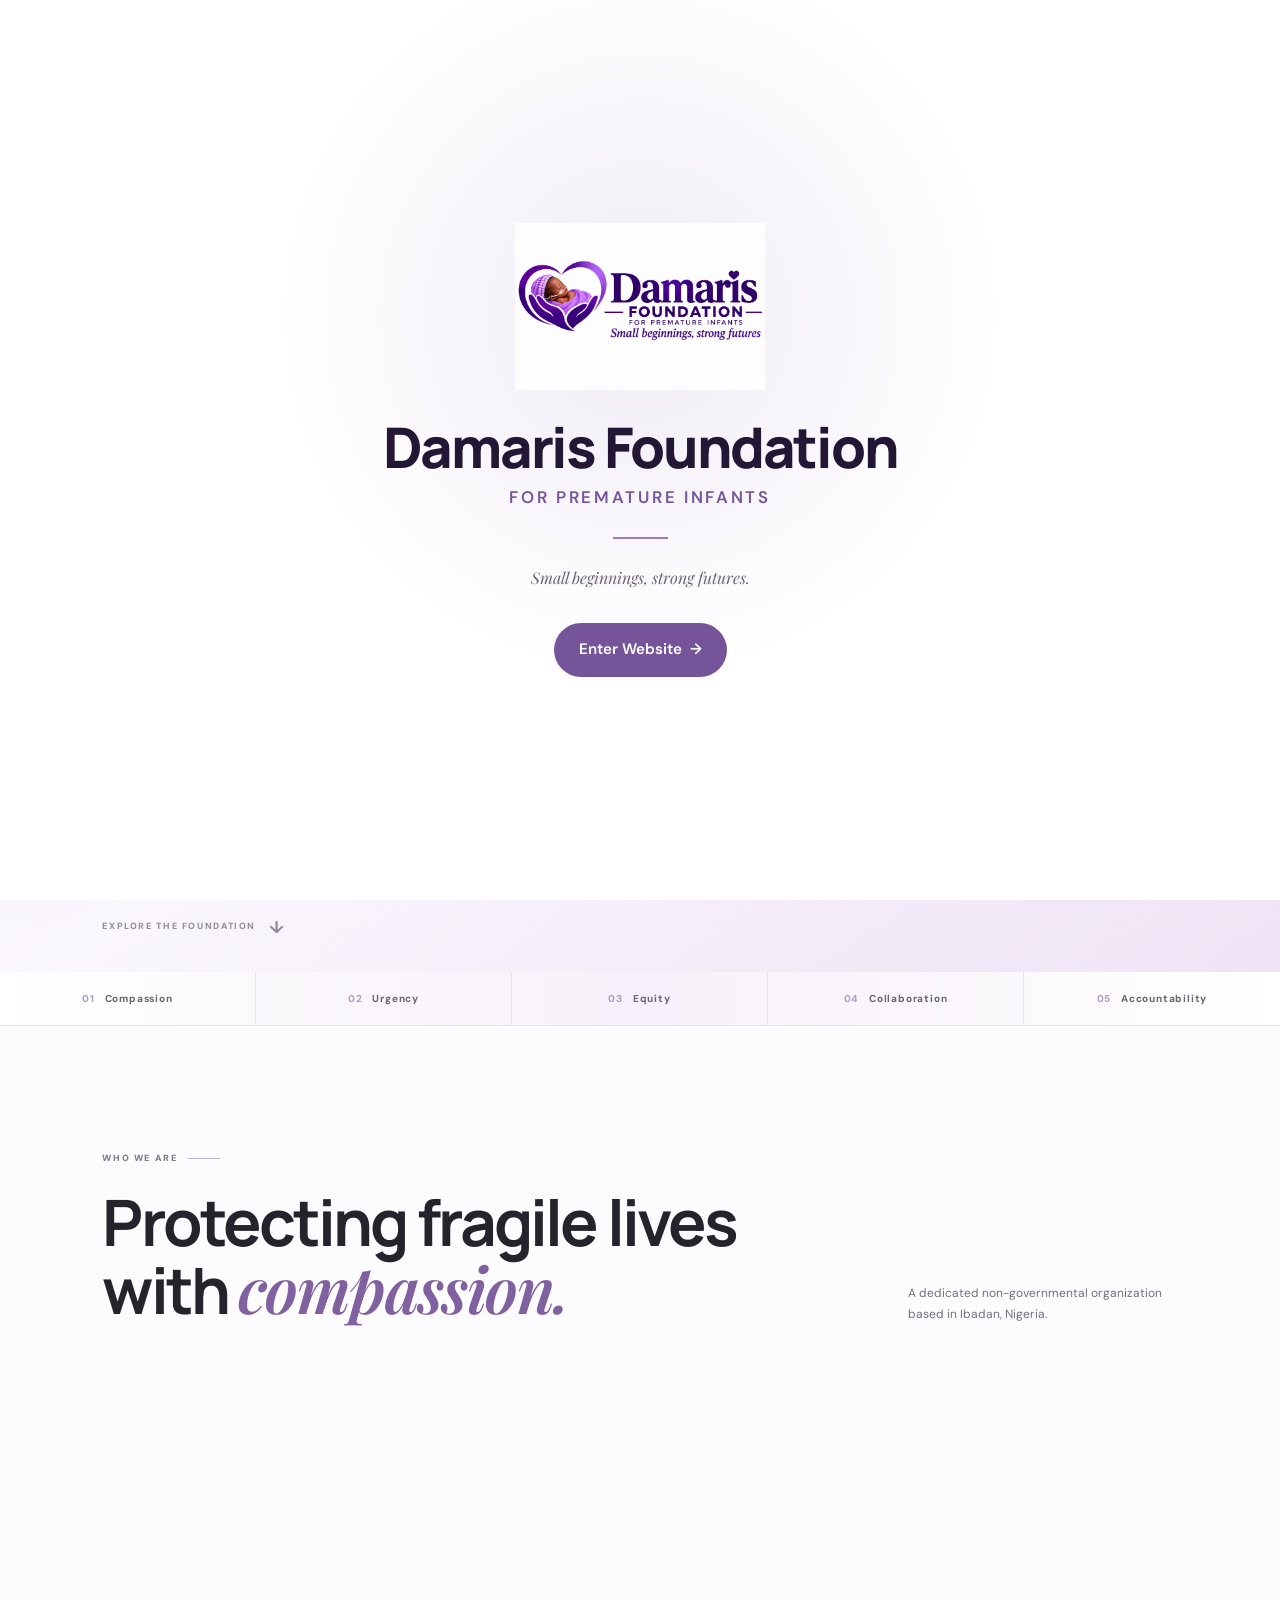
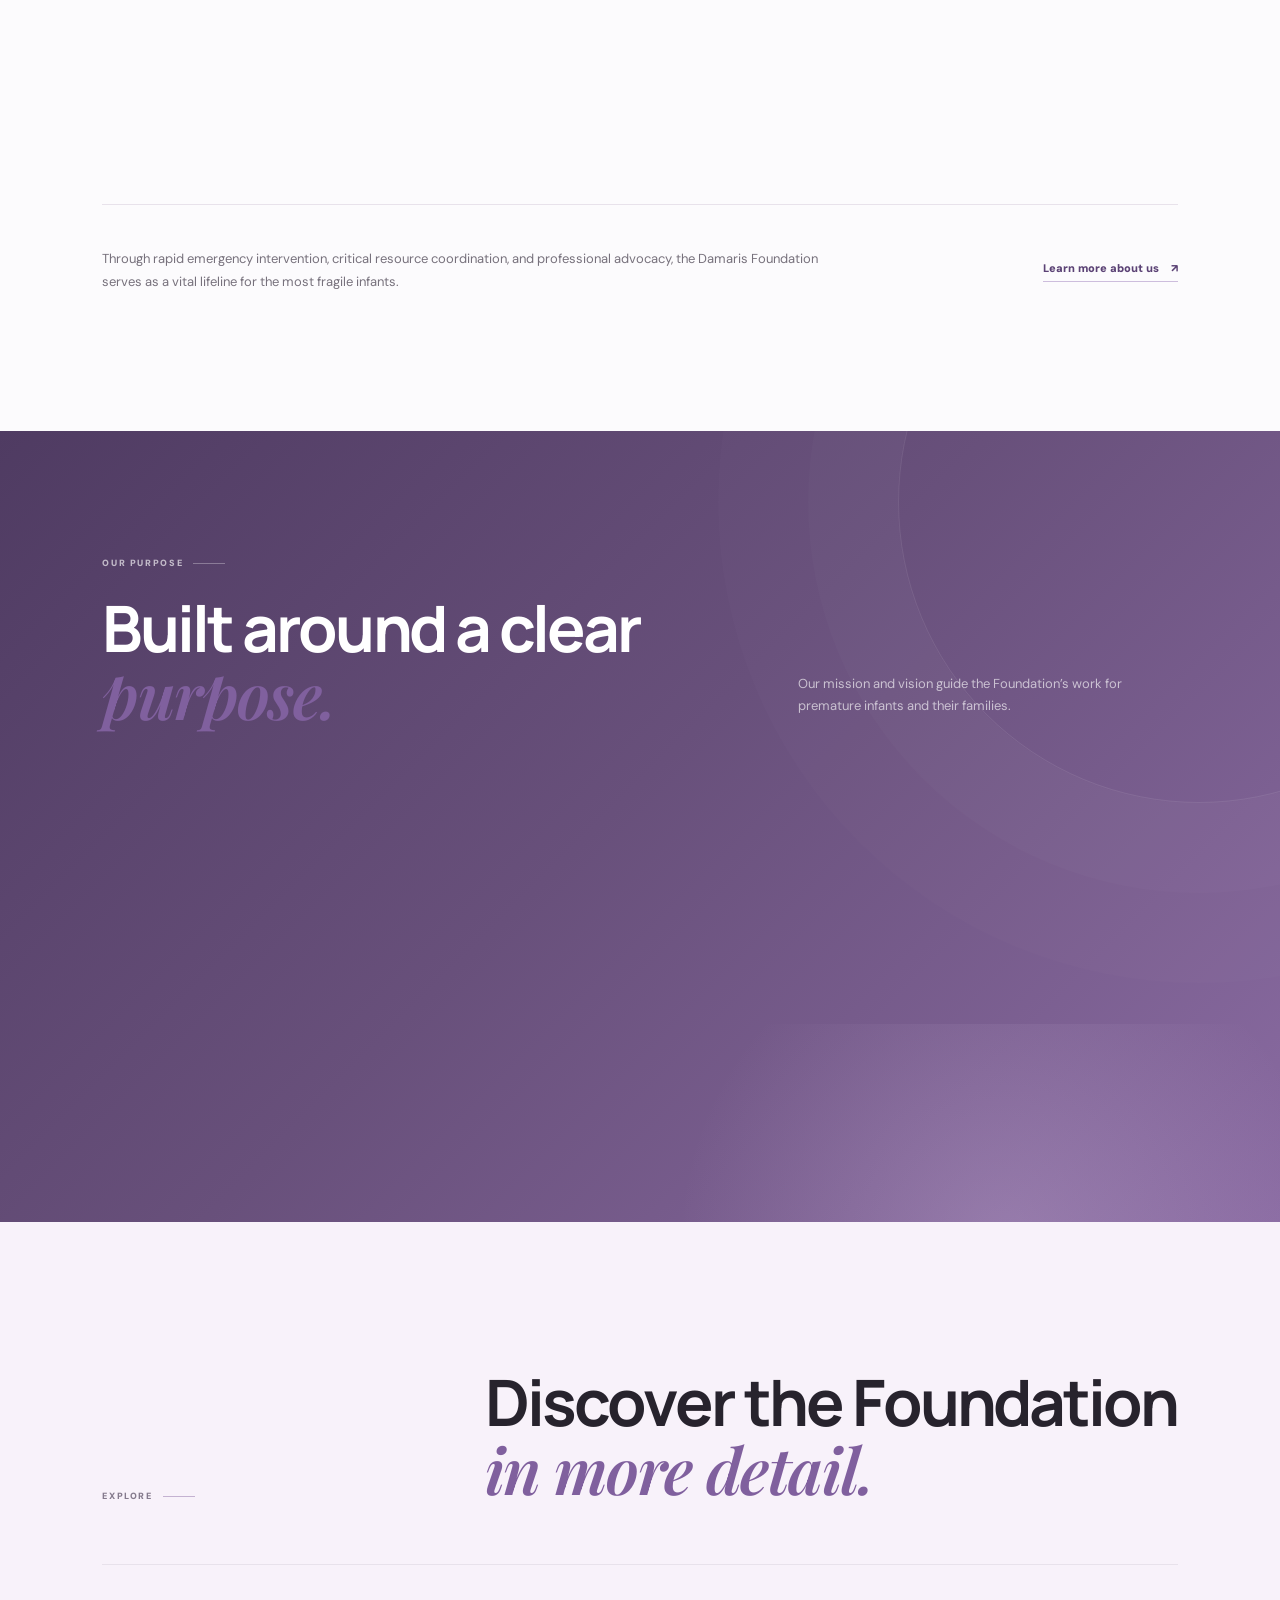
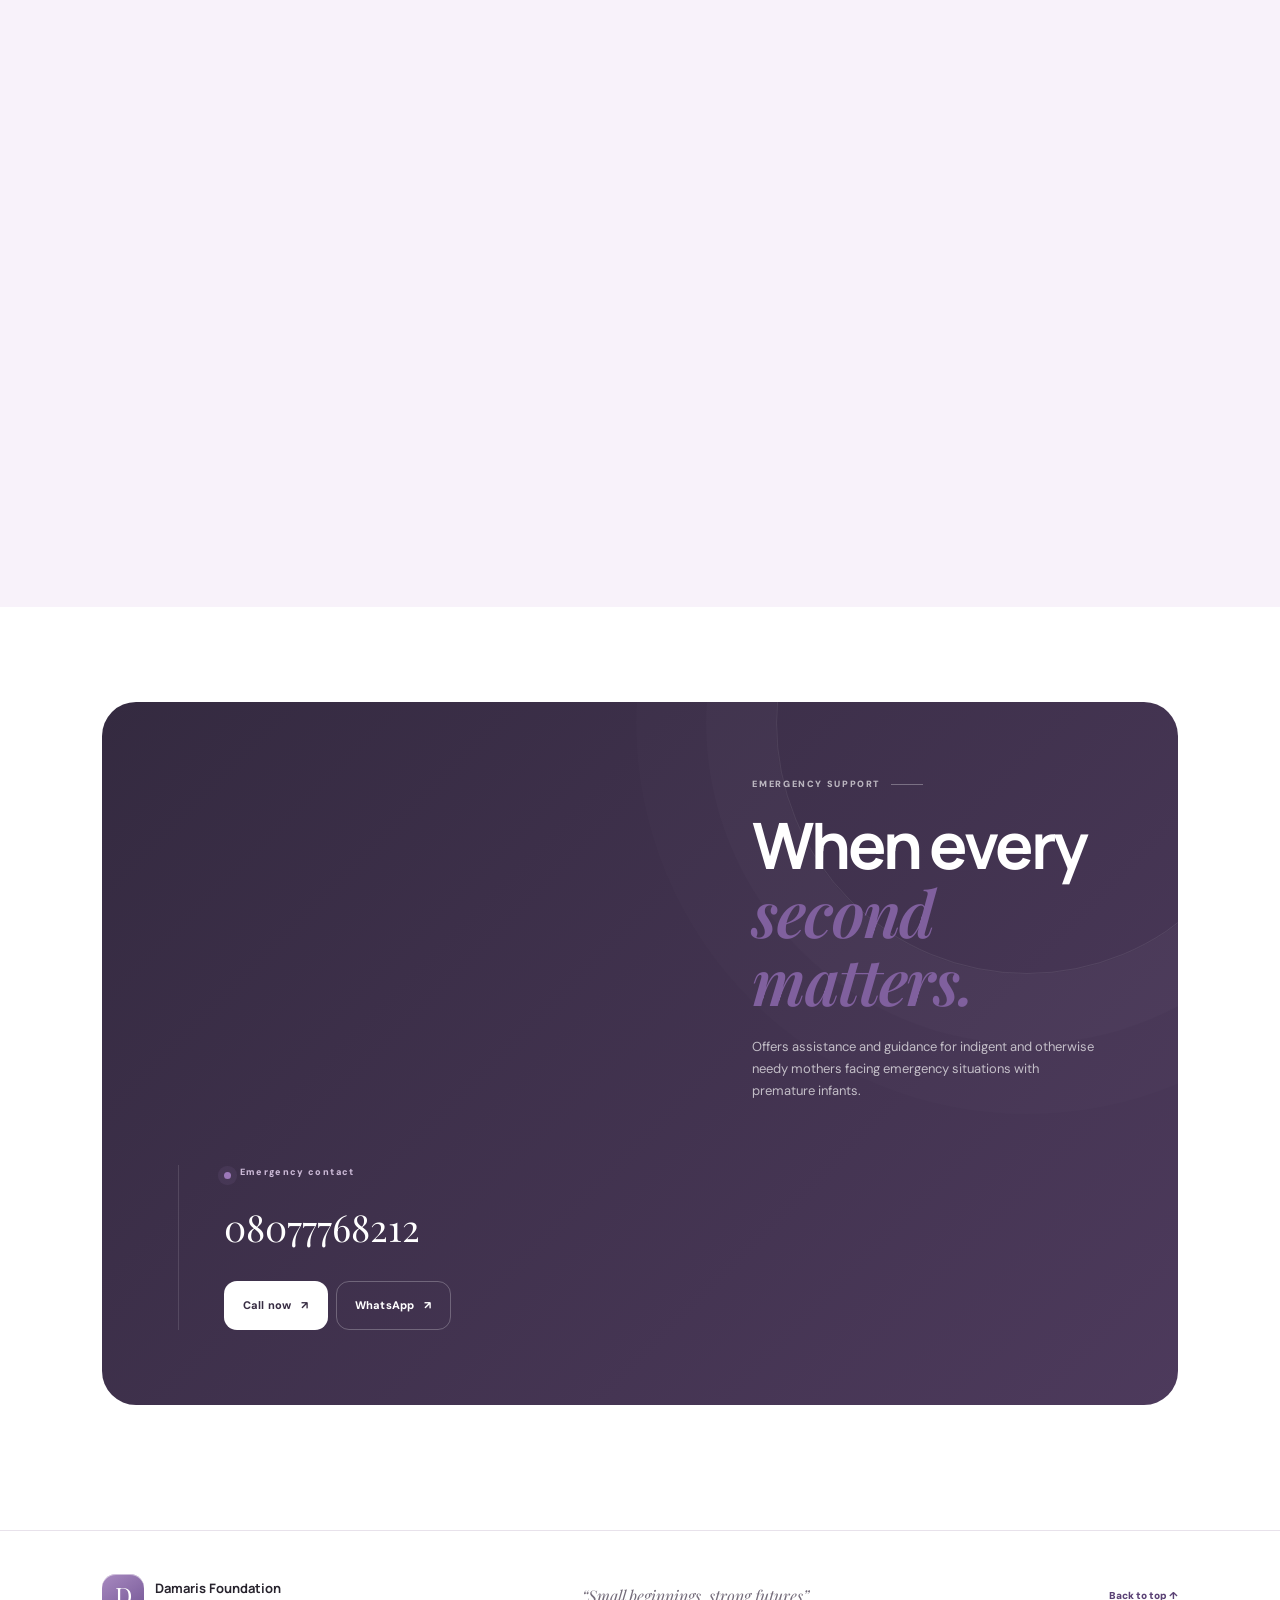
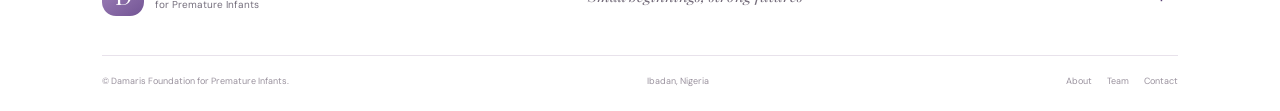
==== commit c270925f: "Update index.html" ====
--- a/index.html
+++ b/index.html
@@ -5,13 +5,21 @@
 <meta name="viewport" content="width=device-width,initial-scale=1">
 <meta name="description" content="Damaris Foundation for Premature Infants — supporting premature infants and families in Nigeria.">
 <meta name="theme-color" content="#cbb6dc">
+
 <title>Damaris Foundation for Premature Infants</title>
+
 <link rel="preconnect" href="https://fonts.googleapis.com">
 <link rel="preconnect" href="https://fonts.gstatic.com" crossorigin>
 <link href="https://fonts.googleapis.com/css2?family=DM+Sans:wght@400;500;600;700&family=Manrope:wght@500;600;700;800&family=Playfair+Display:ital,wght@0,600;0,700;1,600;1,700&display=swap" rel="stylesheet">
+
 <link rel="stylesheet" href="style.css">
 </head>
+
 <body>
+
+<!-- =========================
+     WELCOME SCREEN
+========================= -->
 
 <div class="welcome-screen" id="welcomeScreen">
   <div class="welcome-content">
@@ -23,11 +31,16 @@
     >
 
     <h1>Damaris Foundation</h1>
-    <p class="welcome-subtitle">For Premature Infants</p>
+
+    <p class="welcome-subtitle">
+      For Premature Infants
+    </p>
 
     <div class="welcome-line"></div>
 
-    <p class="welcome-motto">Small beginnings, strong futures.</p>
+    <p class="welcome-motto">
+      Small beginnings, strong futures.
+    </p>
 
     <button class="welcome-enter" id="welcomeEnter">
       Enter Website <span>→</span>
@@ -38,60 +51,787 @@
 
 <div class="progress" id="progress"></div>
 <div class="cursor-glow" id="cursorGlow"></div>
+
+
+<!-- =========================
+     HEADER / NAVIGATION
+========================= -->
+
 <header class="site-header" id="top">
-  <a class="brand" href="#home" aria-label="Damaris Foundation home"><span class="brand-mark"><span>D</span></span><span><strong>Damaris Foundation</strong><small>for Premature Infants</small></span></a>
-  <button class="menu-toggle" aria-label="Open navigation" aria-expanded="false"><span></span><span></span></button>
+
+  <a class="brand" href="index.html" aria-label="Damaris Foundation home">
+
+    <span class="brand-mark">
+      <span>D</span>
+    </span>
+
+    <span>
+      <strong>Damaris Foundation</strong>
+      <small>for Premature Infants</small>
+    </span>
+
+  </a>
+
+  <button
+    class="menu-toggle"
+    aria-label="Open navigation"
+    aria-expanded="false"
+  >
+    <span></span>
+    <span></span>
+  </button>
+
   <nav class="nav" aria-label="Main navigation">
-    <a href="#about">About</a><a href="#mission">Mission &amp; Vision</a><a href="#objectives">Objectives</a><a href="#team">Our Team</a><a href="#support">Support</a><a href="#contact">Contact</a><a class="nav-donate" href="#donate">Donate <span>↗</span></a>
+
+    <a href="about.html">About</a>
+
+    <a href="mission.html">Mission &amp; Vision</a>
+
+    <a href="objectives.html">Objectives</a>
+
+    <a href="team.html">Our Team</a>
+
+    <a href="support.html">Support</a>
+
+    <a href="contact.html">Contact</a>
+
+    <a class="nav-donate" href="support.html#donate">
+      Donate <span>↗</span>
+    </a>
+
   </nav>
+
 </header>
+
+
+<!-- =========================
+     HOME PAGE
+========================= -->
+
 <main>
+
 <section class="hero" id="home">
-  <div class="hero-noise"></div><div class="hero-orb orb-one"></div><div class="hero-orb orb-two"></div>
+
+  <div class="hero-noise"></div>
+
+  <div class="hero-orb orb-one"></div>
+  <div class="hero-orb orb-two"></div>
+
+
   <div class="hero-copy reveal">
-    <div class="eyebrow-pill"><span></span>Damaris Foundation for Premature Infants</div>
-    <h1>Small beginnings,<br><em>strong futures.</em></h1>
-    <p class="hero-text">Through rapid emergency intervention, critical resource coordination, and professional advocacy, the Damaris Foundation serves as a vital lifeline for the most fragile infants.</p>
-    <div class="scripture-card"><div class="verse-mark">“</div><div><span>JOB 33:4</span><p>“The Spirit of God has made me; the breath of the Almighty gives me life.”</p></div></div>
-    <div class="hero-actions"><a class="btn primary magnetic" href="#donate">Support the Foundation <span>↗</span></a><a class="btn ghost" href="#support">Get support</a></div>
-    <div class="hero-meta"><span><i></i>Ibadan, Nigeria</span><span>Compassion · Urgency · Equity</span></div>
-  </div>
+
+    <div class="eyebrow-pill">
+      <span></span>
+      Damaris Foundation for Premature Infants
+    </div>
+
+    <h1>
+      Small beginnings,<br>
+      <em>strong futures.</em>
+    </h1>
+
+    <p class="hero-text">
+      Through rapid emergency intervention, critical resource coordination,
+      and professional advocacy, the Damaris Foundation serves as a vital
+      lifeline for the most fragile infants.
+    </p>
+
+
+    <div class="scripture-card">
+
+      <div class="verse-mark">“</div>
+
+      <div>
+
+        <span>JOB 33:4</span>
+
+        <p>
+          “The Spirit of God has made me; the breath of the Almighty gives me life.”
+        </p>
+
+      </div>
+
+    </div>
+
+
+    <div class="hero-actions">
+
+      <a
+        class="btn primary magnetic"
+        href="support.html"
+      >
+        Support the Foundation <span>↗</span>
+      </a>
+
+      <a
+        class="btn ghost"
+        href="about.html"
+      >
+        Discover our work
+      </a>
+
+    </div>
+
+
+    <div class="hero-meta">
+
+      <span>
+        <i></i>
+        Ibadan, Nigeria
+      </span>
+
+      <span>
+        Compassion · Urgency · Equity
+      </span>
+
+    </div>
+
+  </div>
+
+
+  <!-- HERO LOGO -->
+
   <div class="hero-stage reveal delay-2">
-    <div class="stage-ring ring-one"></div><div class="stage-ring ring-two"></div>
-    <div class="stage-card main-stage-card"><img src="file_00000000c2e4821084c634d9afd5cbf8.png"alt="Damaris Foundation logo"><div class="stage-overlay"></div><div class="stage-caption"><span>Small beginnings, strong futures</span><strong>Damaris Foundation</strong></div></div>
-    <div class="floating-card floating-top"><span class="mini-icon">♡</span><div><small>OUR BELIEF</small><strong>A premature arrival<br>should never mean<br>an early departure.</strong></div></div>
-    <div class="floating-card floating-bottom"><span class="pulse-dot"></span><div><small>EMERGENCY SUPPORT</small><strong>Call or WhatsApp</strong><a href="tel:+2348077768212">08077768212</a></div></div>
-  </div>
-  <a class="scroll-cue" href="#about"><span>Scroll to explore</span><i>↓</i></a>
+
+    <div class="stage-ring ring-one"></div>
+    <div class="stage-ring ring-two"></div>
+
+    <div class="stage-card main-stage-card">
+
+      <img
+        src="file_00000000c2e4821084c634d9afd5cbf8.png"
+        alt="Damaris Foundation for Premature Infants logo"
+      >
+
+      <div class="stage-overlay"></div>
+
+      <div class="stage-caption">
+
+        <span>
+          Small beginnings, strong futures
+        </span>
+
+        <strong>
+          Damaris Foundation
+        </strong>
+
+      </div>
+
+    </div>
+
+
+    <div class="floating-card floating-top">
+
+      <span class="mini-icon">♡</span>
+
+      <div>
+
+        <small>OUR BELIEF</small>
+
+        <strong>
+          A premature arrival<br>
+          should never mean<br>
+          an early departure.
+        </strong>
+
+      </div>
+
+    </div>
+
+
+    <div class="floating-card floating-bottom">
+
+      <span class="pulse-dot"></span>
+
+      <div>
+
+        <small>EMERGENCY SUPPORT</small>
+
+        <strong>
+          Call or WhatsApp
+        </strong>
+
+        <a href="tel:+2348077768212">
+          08077768212
+        </a>
+
+      </div>
+
+    </div>
+
+  </div>
+
+
+  <a class="scroll-cue" href="#home-introduction">
+
+    <span>
+      Explore the Foundation
+    </span>
+
+    <i>↓</i>
+
+  </a>
+
 </section>
-<section class="trust-strip"><div><span>01</span>Compassion</div><div><span>02</span>Urgency</div><div><span>03</span>Equity</div><div><span>04</span>Collaboration</div><div><span>05</span>Accountability</div></section>
-<section class="section about-section" id="about">
-  <div class="section-kicker">WHO WE ARE <span></span></div><div class="about-heading"><h2>Protecting fragile lives with <em>compassion.</em></h2><div class="heading-note">A dedicated non-governmental organization based in Ibadan, Nigeria.</div></div>
-  <div class="about-layout"><div class="about-lead reveal"><p>The Damaris Foundation for Premature Infants is a dedicated non-governmental organization based in Ibadan, Nigeria, working tirelessly to reduce infant mortality and long-term disability caused by premature birth.</p><p>Our mission is deeply inspired by the truth of Job 33:4: “The Spirit of God has made me; the breath of the Almighty gives me life.” We believe that every premature baby fighting for their breath in a neonatal unit is a precious child with a divine purpose.</p></div><div class="about-side reveal delay-1"><div class="quote-line"></div><p>A premature arrival should never mean an early departure, and financial hardship should never stand in the way of a child’s right to breathe and survive.</p><div class="side-label">THE DAMARIS BELIEF</div></div></div>
-  <div class="about-bottom"><p>Through rapid emergency intervention, critical resource coordination, and professional advocacy, the Damaris Foundation serves as a vital lifeline—ensuring that the most fragile infants receive the support, dignity, and specialized care they need to grow strong and thrive.</p><a href="#mission" class="arrow-link">Discover our purpose <span>↗</span></a></div>
+
+
+<!-- =========================
+     TRUST STRIP
+========================= -->
+
+<section class="trust-strip">
+
+  <div>
+    <span>01</span>
+    Compassion
+  </div>
+
+  <div>
+    <span>02</span>
+    Urgency
+  </div>
+
+  <div>
+    <span>03</span>
+    Equity
+  </div>
+
+  <div>
+    <span>04</span>
+    Collaboration
+  </div>
+
+  <div>
+    <span>05</span>
+    Accountability
+  </div>
+
 </section>
-<section class="section purpose-section" id="mission">
-  <div class="section-kicker light">PURPOSE <span></span></div><div class="purpose-intro"><h2>Built around a clear<br><em>purpose.</em></h2><p>Our mission and vision guide the Foundation’s work for premature infants and their families.</p></div>
-  <div class="purpose-grid"><article class="purpose-card reveal"><div class="card-number">01</div><span>MISSION</span><h3>Protect and preserve lives.</h3><p>To monitor and reduce the rates of infant disability and death resulting from prematurity in Nigeria.</p><div class="expand-copy">To protect and preserve the lives of premature infants across Nigeria by combining professional advocacy with rapid, compassionate emergency intervention. We bridge the gap to critical neonatal care for indigent mothers, ensuring that every fragile life receives the resources, dignity, and medical support needed to thrive.</div></article><article class="purpose-card accent reveal delay-1"><div class="card-number">02</div><span>VISION</span><h3>A Nigeria where every fragile life has a chance.</h3><p>To become Nigeria’s leading support network for premature infants, transforming healthcare accessibility so that financial hardship never stands in the way of a child's survival.</p><div class="expand-copy">To build a Nigeria where no premature infant is lost or limited by a lack of resources, and where every mother has immediate access to life-saving neonatal care.</div></article></div>
+
+
+<!-- =========================
+     SHORT HOME INTRODUCTION
+========================= -->
+
+<section
+  class="section about-section"
+  id="home-introduction"
+>
+
+  <div class="section-kicker">
+    WHO WE ARE
+    <span></span>
+  </div>
+
+
+  <div class="about-heading">
+
+    <h2>
+      Protecting fragile lives with
+      <em>compassion.</em>
+    </h2>
+
+    <div class="heading-note">
+      A dedicated non-governmental organization based in Ibadan, Nigeria.
+    </div>
+
+  </div>
+
+
+  <div class="about-layout">
+
+    <div class="about-lead reveal">
+
+      <p>
+        The Damaris Foundation for Premature Infants is a dedicated
+        non-governmental organization based in Ibadan, Nigeria, working
+        tirelessly to reduce infant mortality and long-term disability
+        caused by premature birth.
+      </p>
+
+      <p>
+        Our mission is deeply inspired by the truth of Job 33:4:
+        “The Spirit of God has made me; the breath of the Almighty gives me life.”
+      </p>
+
+    </div>
+
+
+    <div class="about-side reveal delay-1">
+
+      <div class="quote-line"></div>
+
+      <p>
+        A premature arrival should never mean an early departure,
+        and financial hardship should never stand in the way of a
+        child’s right to breathe and survive.
+      </p>
+
+      <div class="side-label">
+        THE DAMARIS BELIEF
+      </div>
+
+    </div>
+
+  </div>
+
+
+  <div class="about-bottom">
+
+    <p>
+      Through rapid emergency intervention, critical resource coordination,
+      and professional advocacy, the Damaris Foundation serves as a vital
+      lifeline for the most fragile infants.
+    </p>
+
+    <a
+      href="about.html"
+      class="arrow-link"
+    >
+      Learn more about us
+      <span>↗</span>
+    </a>
+
+  </div>
+
 </section>
-<section class="section values-section" id="values"><div class="section-heading"><div class="section-kicker">WHAT GUIDES US <span></span></div><h2>Five principles.<br><em>One commitment.</em></h2></div><div class="value-grid">
-<button class="value-card reveal"><span>01</span><div><h3>Compassion</h3><p>Every fragile life and every worried mother deserves to be treated with deep empathy, dignity, and care during their most vulnerable moments.</p></div><b>↗</b></button>
-<button class="value-card reveal delay-1"><span>02</span><div><h3>Urgency</h3><p>Premature infants cannot wait; we act swiftly and decisively to provide rapid intervention and life-saving support when every second counts.</p></div><b>↗</b></button>
-<button class="value-card reveal delay-2"><span>03</span><div><h3>Equity</h3><p>No baby’s survival should depend on financial status; we are dedicated to closing the healthcare gap for indigent families.</p></div><b>↗</b></button>
-<button class="value-card reveal delay-3"><span>04</span><div><h3>Collaboration</h3><p>We build strong alliances with medical professionals, donors, and local communities to create a reliable safety net for premature infants.</p></div><b>↗</b></button>
-<button class="value-card reveal delay-4"><span>05</span><div><h3>Accountability</h3><p>We honor the trust placed in us by managing our resources transparently and maintaining the highest standards in our advocacy and care.</p></div><b>↗</b></button>
-</div></section>
-<section class="section objectives-section" id="objectives"><div class="objectives-head"><div><div class="section-kicker">WHAT WE SEEK TO ACHIEVE <span></span></div><h2>Our objectives</h2></div><p>Explore the Foundation’s 15 objectives.</p></div><div class="objective-progress"><span>15</span><div><i></i></div><small>objectives</small></div><div class="objectives" id="objectiveList"></div></section>
-<section class="section team-section" id="team"><div class="team-head"><div><div class="section-kicker">THE PEOPLE BEHIND THE WORK <span></span></div><h2>Our team</h2></div><p>Leadership and professionals supporting the Foundation’s work.</p></div><div class="team-feature"><div class="feature-image"><img src="barrister-olaniyi-george.jpg" alt="Barrister Olaniyi George"></div><div class="feature-copy"><span class="feature-number">01</span><small>CHAIRMAN OF THE BOARD OF GOVERNORS</small><h3>Barrister<br><em>Olaniyi George</em></h3><p>Chairman of the Board of Governors.</p></div></div><div class="team-grid" id="teamGrid"></div></section>
-<section class="section support-section" id="support"><div class="support-shell"><div class="support-glow"></div><div class="support-copy"><div class="section-kicker light">SUPPORT SERVICES <span></span></div><h2>When every<br><em>second matters.</em></h2><p>Offers assistance and guidance for indigent and otherwise needy mothers facing emergency situations with premature infants.</p></div><div class="support-action"><div class="emergency-badge"><i></i>Emergency contact</div><a class="big-phone" href="tel:+2348077768212">08077768212</a><div class="support-buttons"><a class="btn light magnetic" href="tel:+2348077768212">Call now <span>↗</span></a><a class="btn outline-light" href="https://wa.me/2348077768212" target="_blank" rel="noopener">WhatsApp <span>↗</span></a></div></div></div></section>
-<section class="section donate-section" id="donate"><div class="donate-card"><div class="donate-copy"><div class="section-kicker">SUPPORT THE FOUNDATION <span></span></div><h2>Support the work<br>when donations <em>open.</em></h2><p>Official donation account details will be added here when they are ready.</p></div><div class="coming-box"><span>DONATIONS</span><strong>COMING<br>SOON</strong><i>↗</i></div></div></section>
-<section class="section contact-section" id="contact"><div class="section-kicker">GET IN TOUCH <span></span></div><div class="contact-head"><h2>Connect with<br><em>Damaris Foundation.</em></h2><p>For general enquiries, programme contact and emergency support.</p></div><div class="contact-grid">
-<div class="contact-card"><span class="card-tag">ADDRESS &amp; TELEPHONE</span><h3>No. 15B, Water Reservoir Road,<br>Oluwonla, Basorun, Ibadan.</h3><a class="contact-link" href="tel:+234916000929">0916000929 <span>↗</span></a><a class="contact-link" href="mailto:thedamarisfoundation@gmail.com">thedamarisfoundation@gmail.com <span>↗</span></a></div>
-<div class="contact-card emergency-card"><div class="emergency-badge"><i></i>EMERGENCY</div><h3>Emergency support</h3><p>Call or WhatsApp the emergency contact.</p><a class="emergency-number" href="tel:+2348077768212">08077768212</a><div class="mini-actions"><a href="tel:+2348077768212">Call</a><a href="https://wa.me/2348077768212" target="_blank" rel="noopener">WhatsApp</a></div></div>
-<div class="contact-card"><span class="card-tag">PROGRAM DIRECTOR</span><h3>Glory Omomobi</h3><a class="contact-link" href="tel:+2348112609066">08112609066 <span>↗</span></a><span class="card-tag social-tag">FOLLOW &amp; CONNECT</span><div class="socials"><a href="https://www.instagram.com/damarispreemies" target="_blank" rel="noopener" aria-label="Instagram @damarispreemies">Instagram <small>@damarispreemies</small></a><a href="https://x.com/damarispreemies" target="_blank" rel="noopener" aria-label="X @damarispreemies">X <small>@damarispreemies</small></a><a href="https://www.facebook.com/share/1CWQGQF81W/" target="_blank" rel="noopener" aria-label="Facebook Damaris Foundation">Facebook <small>Damaris Foundation</small></a></div></div>
-</div></section>
+
+
+<!-- =========================
+     PURPOSE PREVIEW
+========================= -->
+
+<section class="section purpose-section">
+
+  <div class="section-kicker light">
+    OUR PURPOSE
+    <span></span>
+  </div>
+
+
+  <div class="purpose-intro">
+
+    <h2>
+      Built around a clear<br>
+      <em>purpose.</em>
+    </h2>
+
+    <p>
+      Our mission and vision guide the Foundation’s work for
+      premature infants and their families.
+    </p>
+
+  </div>
+
+
+  <div class="purpose-grid">
+
+    <article class="purpose-card reveal">
+
+      <div class="card-number">
+        01
+      </div>
+
+      <span>
+        MISSION
+      </span>
+
+      <h3>
+        Protect and preserve lives.
+      </h3>
+
+      <p>
+        To monitor and reduce the rates of infant disability and
+        death resulting from prematurity in Nigeria.
+      </p>
+
+      <a
+        href="mission.html"
+        class="arrow-link"
+      >
+        Read our mission
+        <span>↗</span>
+      </a>
+
+    </article>
+
+
+    <article class="purpose-card accent reveal delay-1">
+
+      <div class="card-number">
+        02
+      </div>
+
+      <span>
+        VISION
+      </span>
+
+      <h3>
+        A Nigeria where every fragile life has a chance.
+      </h3>
+
+      <p>
+        To become Nigeria’s leading support network for premature
+        infants, transforming healthcare accessibility so that
+        financial hardship never stands in the way of a child's survival.
+      </p>
+
+      <a
+        href="mission.html"
+        class="arrow-link"
+      >
+        Read our vision
+        <span>↗</span>
+      </a>
+
+    </article>
+
+  </div>
+
+</section>
+
+
+<!-- =========================
+     EXPLORE THE FOUNDATION
+========================= -->
+
+<section class="section values-section">
+
+  <div class="section-heading">
+
+    <div class="section-kicker">
+      EXPLORE
+      <span></span>
+    </div>
+
+    <h2>
+      Discover the Foundation<br>
+      <em>in more detail.</em>
+    </h2>
+
+  </div>
+
+
+  <div class="value-grid">
+
+    <a
+      class="value-card reveal"
+      href="about.html"
+    >
+
+      <span>01</span>
+
+      <div>
+
+        <h3>
+          About Us
+        </h3>
+
+        <p>
+          Learn more about the Damaris Foundation and the work
+          we are committed to.
+        </p>
+
+      </div>
+
+      <b>↗</b>
+
+    </a>
+
+
+    <a
+      class="value-card reveal delay-1"
+      href="objectives.html"
+    >
+
+      <span>02</span>
+
+      <div>
+
+        <h3>
+          Our Objectives
+        </h3>
+
+        <p>
+          Explore the Foundation’s 15 objectives and the areas
+          we seek to address.
+        </p>
+
+      </div>
+
+      <b>↗</b>
+
+    </a>
+
+
+    <a
+      class="value-card reveal delay-2"
+      href="team.html"
+    >
+
+      <span>03</span>
+
+      <div>
+
+        <h3>
+          Our Team
+        </h3>
+
+        <p>
+          Meet the people supporting and guiding the Foundation’s work.
+        </p>
+
+      </div>
+
+      <b>↗</b>
+
+    </a>
+
+
+    <a
+      class="value-card reveal delay-3"
+      href="support.html"
+    >
+
+      <span>04</span>
+
+      <div>
+
+        <h3>
+          Support
+        </h3>
+
+        <p>
+          Find emergency support information and learn about
+          ways to support the Foundation.
+        </p>
+
+      </div>
+
+      <b>↗</b>
+
+    </a>
+
+
+    <a
+      class="value-card reveal delay-4"
+      href="contact.html"
+    >
+
+      <span>05</span>
+
+      <div>
+
+        <h3>
+          Contact Us
+        </h3>
+
+        <p>
+          Get in touch with the Foundation for enquiries,
+          programme contact and emergency support.
+        </p>
+
+      </div>
+
+      <b>↗</b>
+
+    </a>
+
+  </div>
+
+</section>
+
+
+<!-- =========================
+     EMERGENCY SUPPORT PREVIEW
+========================= -->
+
+<section class="section support-section">
+
+  <div class="support-shell">
+
+    <div class="support-glow"></div>
+
+
+    <div class="support-copy">
+
+      <div class="section-kicker light">
+        EMERGENCY SUPPORT
+        <span></span>
+      </div>
+
+      <h2>
+        When every<br>
+        <em>second matters.</em>
+      </h2>
+
+      <p>
+        Offers assistance and guidance for indigent and otherwise
+        needy mothers facing emergency situations with premature infants.
+      </p>
+
+    </div>
+
+
+    <div class="support-action">
+
+      <div class="emergency-badge">
+        <i></i>
+        Emergency contact
+      </div>
+
+      <a
+        class="big-phone"
+        href="tel:+2348077768212"
+      >
+        08077768212
+      </a>
+
+
+      <div class="support-buttons">
+
+        <a
+          class="btn light magnetic"
+          href="tel:+2348077768212"
+        >
+          Call now <span>↗</span>
+        </a>
+
+        <a
+          class="btn outline-light"
+          href="https://wa.me/2348077768212"
+          target="_blank"
+          rel="noopener"
+        >
+          WhatsApp <span>↗</span>
+        </a>
+
+      </div>
+
+    </div>
+
+  </div>
+
+</section>
+
+
+<!-- =========================
+     FOOTER
+========================= -->
+
 </main>
-<footer><div class="footer-top"><div class="brand footer-brand"><span class="brand-mark"><span>D</span></span><span><strong>Damaris Foundation</strong><small>for Premature Infants</small></span></div><p>“Small beginnings, strong futures”</p><a class="back-top" href="#top">Back to top ↑</a></div><div class="footer-bottom"><span>© <span id="year"></span> Damaris Foundation for Premature Infants.</span><span>Ibadan, Nigeria</span><div><a href="#about">About</a><a href="#team">Team</a><a href="#contact">Contact</a></div></div></footer>
-<div class="modal" id="teamModal" aria-hidden="true"><div class="modal-backdrop"></div><div class="modal-card"><button class="modal-close" aria-label="Close">×</button><div class="modal-image-wrap"><img id="modalImage" alt=""></div><div class="modal-copy"><span class="section-kicker" id="modalRole"></span><h2 id="modalName"></h2><p id="modalBio"></p></div></div></div>
+
+
+<footer>
+
+  <div class="footer-top">
+
+    <div class="brand footer-brand">
+
+      <span class="brand-mark">
+        <span>D</span>
+      </span>
+
+      <span>
+        <strong>Damaris Foundation</strong>
+        <small>for Premature Infants</small>
+      </span>
+
+    </div>
+
+    <p>
+      “Small beginnings, strong futures”
+    </p>
+
+    <a
+      class="back-top"
+      href="#top"
+    >
+      Back to top ↑
+    </a>
+
+  </div>
+
+
+  <div class="footer-bottom">
+
+    <span>
+      © <span id="year"></span>
+      Damaris Foundation for Premature Infants.
+    </span>
+
+    <span>
+      Ibadan, Nigeria
+    </span>
+
+    <div>
+
+      <a href="about.html">
+        About
+      </a>
+
+      <a href="team.html">
+        Team
+      </a>
+
+      <a href="contact.html">
+        Contact
+      </a>
+
+    </div>
+
+  </div>
+
+</footer>
+
+
+<!-- =========================
+     TEAM MODAL
+========================= -->
+
+<div
+  class="modal"
+  id="teamModal"
+  aria-hidden="true"
+>
+
+  <div class="modal-backdrop"></div>
+
+  <div class="modal-card">
+
+    <button
+      class="modal-close"
+      aria-label="Close"
+    >
+      ×
+    </button>
+
+    <div class="modal-image-wrap">
+      <img
+        id="modalImage"
+        alt=""
+      >
+    </div>
+
+    <div class="modal-copy">
+
+      <span
+        class="section-kicker"
+        id="modalRole"
+      ></span>
+
+      <h2 id="modalName"></h2>
+
+      <p id="modalBio"></p>
+
+    </div>
+
+  </div>
+
+</div>
+
+
 <script src="script.js"></script>
-</body></html>
+
+</body>
+</html>
--- a/style.css
+++ b/style.css
@@ -22,3 +22,194 @@
 .modal-copy p:empty{display:none}.modal-image-wrap{background:#eee4f3}
 @media(max-width:820px){.site-header{background:rgba(255,255,255,.9)}.hero{background:linear-gradient(160deg,#fff 0%,#f9f3fb 55%,#eee2f5 100%)}.team-grid{grid-template-columns:repeat(2,1fr)}}
 @media(max-width:560px){.team-grid{grid-template-columns:1fr}.socials{display:grid;grid-template-columns:1fr}.socials a{width:100%}.hero-actions{flex-wrap:wrap}.hero-actions .btn{width:100%}.scripture-card{padding:15px}.scripture-card p{font-size:14px}.floating-top{right:-5px}.floating-bottom{left:-5px}}
+/* =========================
+   WELCOME SCREEN
+========================= */
+
+.welcome-screen {
+  position: fixed;
+  inset: 0;
+  z-index: 99999;
+
+  display: flex;
+  align-items: center;
+  justify-content: center;
+
+  background:
+    radial-gradient(
+      circle at 50% 35%,
+      rgba(203, 182, 220, 0.28),
+      transparent 42%
+    ),
+    #ffffff;
+
+  opacity: 1;
+  visibility: visible;
+
+  transition:
+    opacity 0.9s ease,
+    visibility 0.9s ease;
+}
+
+.welcome-screen.hide {
+  opacity: 0;
+  visibility: hidden;
+  pointer-events: none;
+}
+
+.welcome-content {
+  width: min(90%, 600px);
+  text-align: center;
+  animation: welcomeAppear 1.1s ease both;
+}
+
+.welcome-logo {
+  display: block;
+  width: clamp(160px, 28vw, 250px);
+  height: auto;
+  margin: 0 auto 28px;
+  object-fit: contain;
+
+  animation: logoReveal 1.2s ease both;
+}
+
+.welcome-content h1 {
+  margin: 0;
+  color: #241735;
+  font-family: "Manrope", sans-serif;
+  font-size: clamp(2rem, 5vw, 3.5rem);
+  font-weight: 800;
+  letter-spacing: -0.04em;
+}
+
+.welcome-subtitle {
+  margin: 7px 0 0;
+  color: #76549a;
+  font-family: "DM Sans", sans-serif;
+  font-size: clamp(0.85rem, 2vw, 1.05rem);
+  font-weight: 600;
+  letter-spacing: 0.16em;
+  text-transform: uppercase;
+}
+
+.welcome-line {
+  width: 0;
+  height: 2px;
+  margin: 25px auto;
+  background: #9b7bc2;
+
+  animation: lineGrow 0.9s ease 0.8s forwards;
+}
+
+.welcome-motto {
+  margin: 0 0 32px;
+  color: #6d6475;
+  font-family: "Playfair Display", serif;
+  font-size: 1rem;
+  font-style: italic;
+}
+
+.welcome-enter {
+  display: inline-flex;
+  align-items: center;
+  gap: 8px;
+
+  border: 0;
+  border-radius: 999px;
+
+  padding: 14px 25px;
+
+  background: #76549a;
+  color: #ffffff;
+
+  font-family: "DM Sans", sans-serif;
+  font-size: 0.95rem;
+  font-weight: 600;
+
+  cursor: pointer;
+
+  transition:
+    transform 0.25s ease,
+    box-shadow 0.25s ease;
+}
+
+.welcome-enter span {
+  transition: transform 0.25s ease;
+}
+
+.welcome-enter:hover {
+  transform: translateY(-3px);
+  box-shadow: 0 14px 35px rgba(118, 84, 154, 0.22);
+}
+
+.welcome-enter:hover span {
+  transform: translateX(5px);
+}
+
+
+/* =========================
+   WELCOME ANIMATIONS
+========================= */
+
+@keyframes welcomeAppear {
+  from {
+    opacity: 0;
+    transform: translateY(18px);
+  }
+
+  to {
+    opacity: 1;
+    transform: translateY(0);
+  }
+}
+
+@keyframes logoReveal {
+  from {
+    opacity: 0;
+    transform: scale(0.82);
+  }
+
+  to {
+    opacity: 1;
+    transform: scale(1);
+  }
+}
+
+@keyframes lineGrow {
+  from {
+    width: 0;
+    opacity: 0;
+  }
+
+  to {
+    width: 55px;
+    opacity: 1;
+  }
+}
+
+
+/* =========================
+   MOBILE WELCOME SCREEN
+========================= */
+
+@media (max-width: 600px) {
+
+  .welcome-logo {
+    width: 170px;
+    margin-bottom: 22px;
+  }
+
+  .welcome-content h1 {
+    font-size: 2rem;
+  }
+
+  .welcome-subtitle {
+    font-size: 0.78rem;
+    letter-spacing: 0.12em;
+  }
+
+  .welcome-motto {
+    font-size: 0.9rem;
+  }
+
+}
